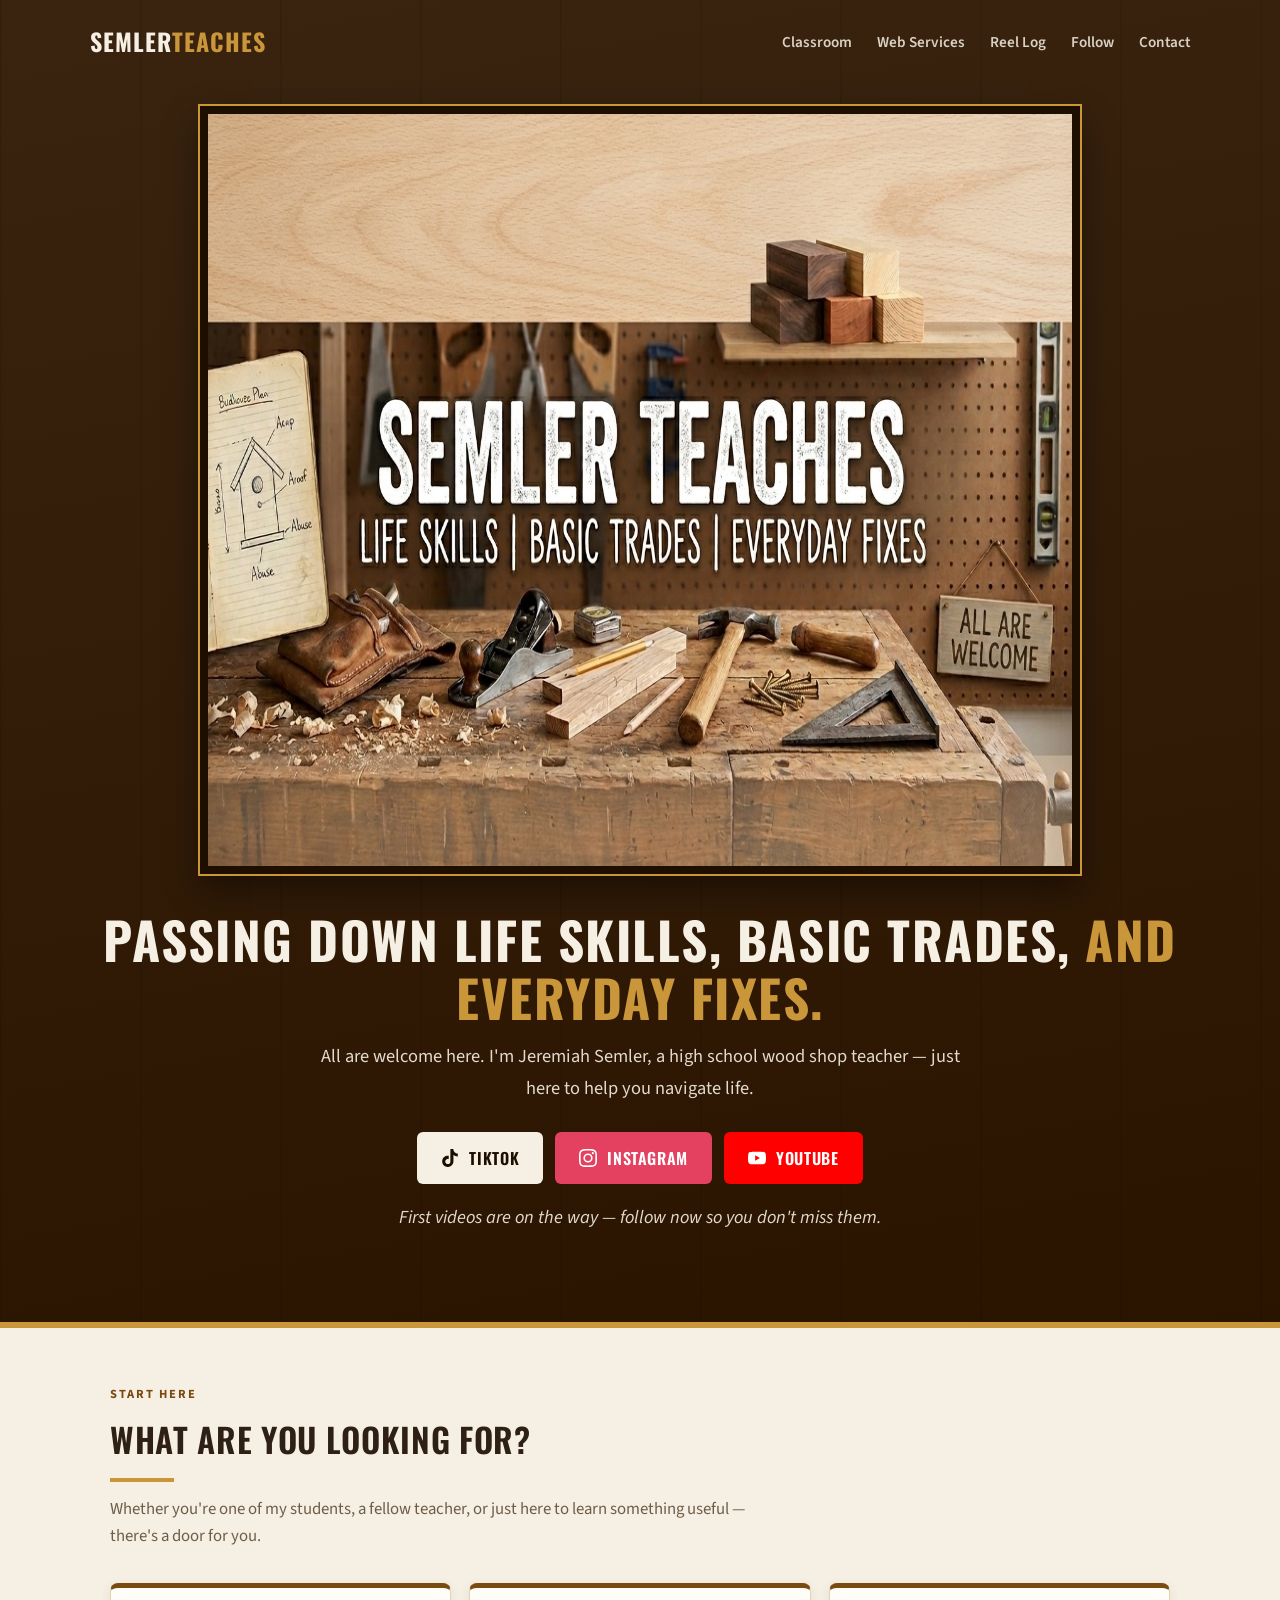
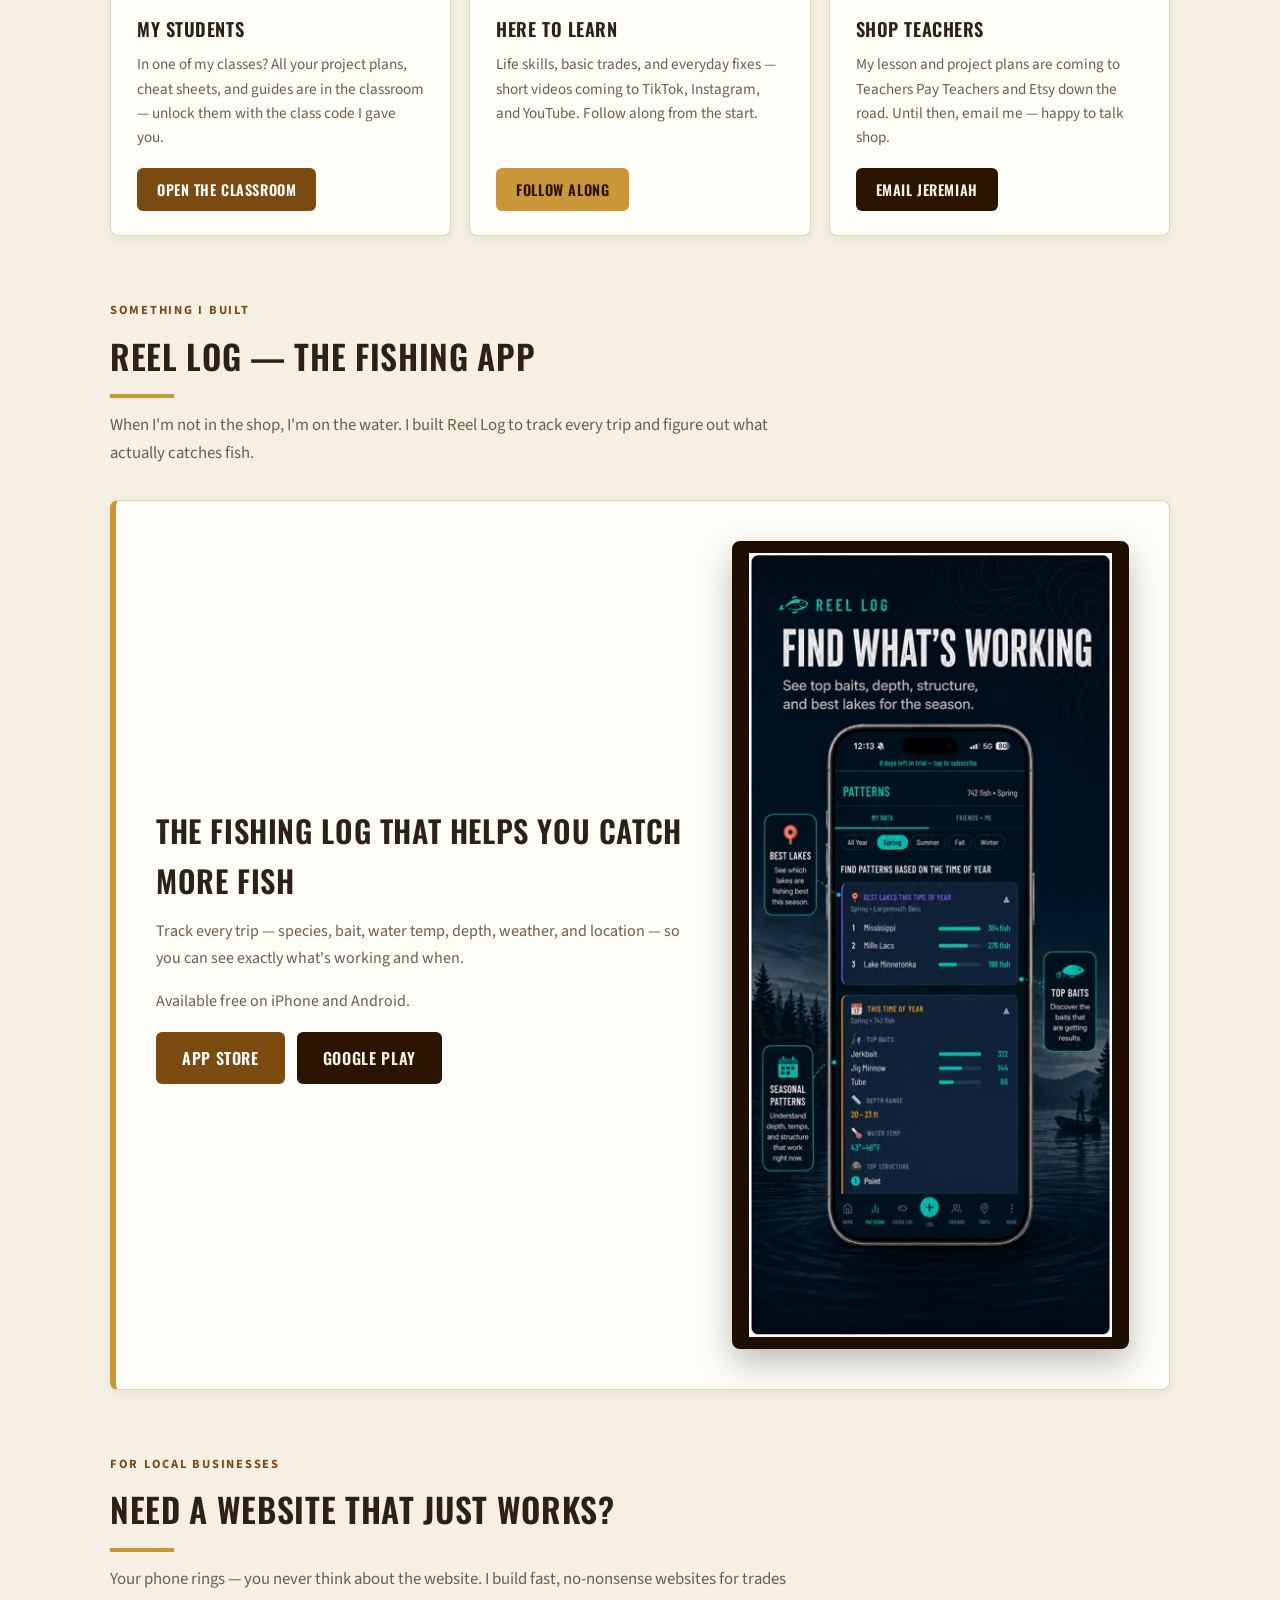
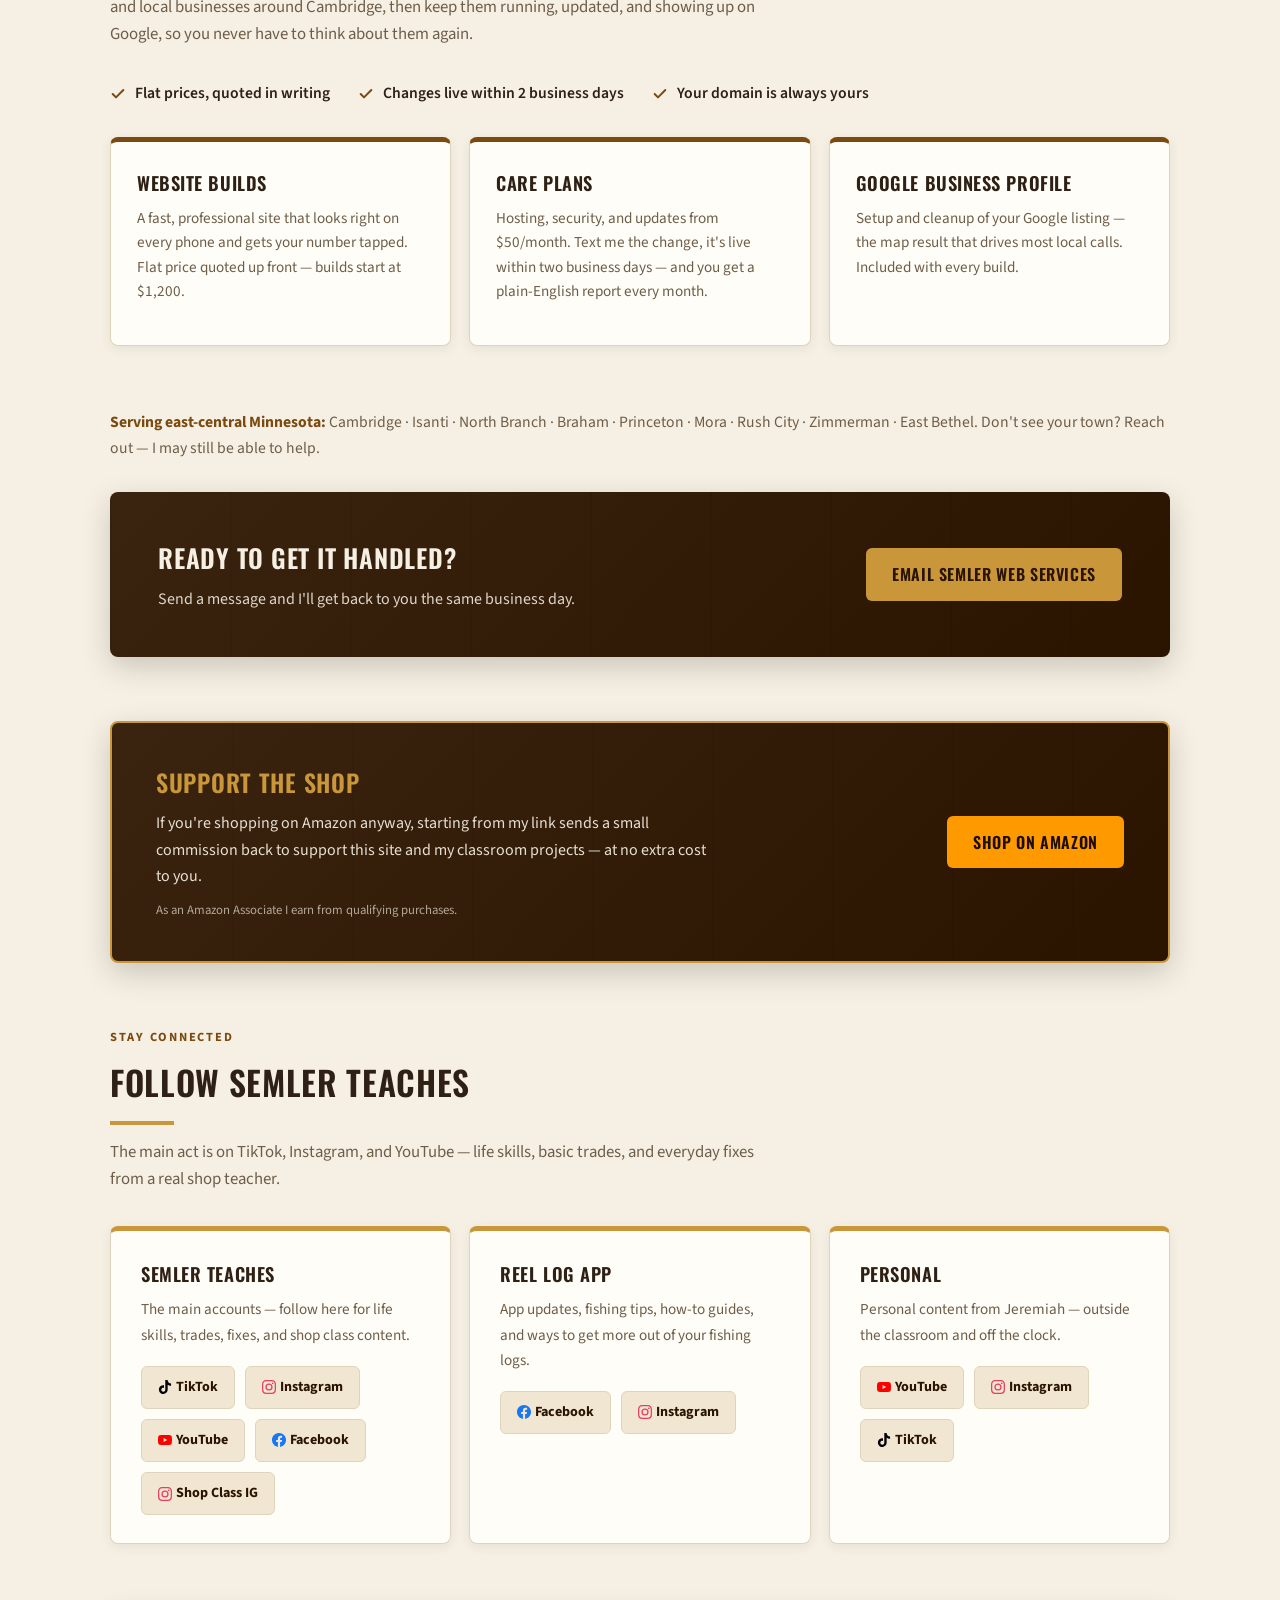
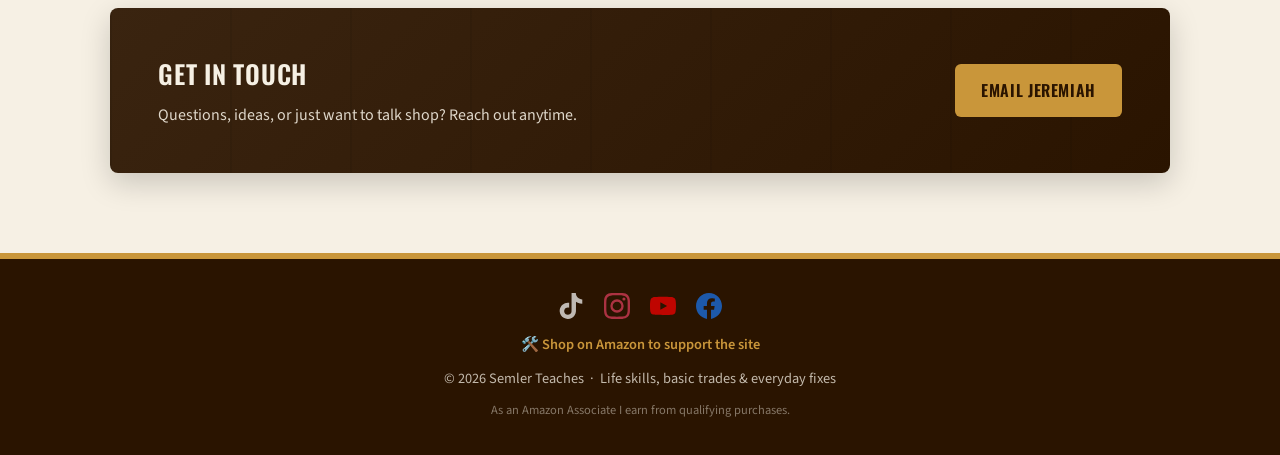
==== index.html @ 6c6e3b72 "Add Semler Web Services section + SEO hardening - New #web-services homepage section (services, pric" ====
<!DOCTYPE html>
<html lang="en">
<head>
  <meta charset="UTF-8" />
  <meta name="viewport" content="width=device-width, initial-scale=1.0" />
  <title>Semler Teaches | Life Skills, Basic Trades & Everyday Fixes</title>
  <meta name="description" content="Semler Teaches — a high school wood shop teacher sharing life skills, basic trades, and everyday fixes on TikTok, Instagram, and YouTube. Student classroom resources inside." />
  <link rel="canonical" href="https://semlerteaches.com/" />

  <!-- Open Graph / Twitter -->
  <meta property="og:type" content="website" />
  <meta property="og:site_name" content="Semler Teaches" />
  <meta property="og:title" content="Semler Teaches | Life Skills, Basic Trades & Everyday Fixes" />
  <meta property="og:description" content="A high school wood shop teacher sharing life skills, basic trades, and everyday fixes — plus student classroom resources and local website help." />
  <meta property="og:url" content="https://semlerteaches.com/" />
  <meta property="og:image" content="https://semlerteaches.com/images/shop-banner.jpg" />
  <meta name="twitter:card" content="summary_large_image" />
  <meta name="twitter:title" content="Semler Teaches | Life Skills, Basic Trades & Everyday Fixes" />
  <meta name="twitter:description" content="Life skills, basic trades, and everyday fixes from a real shop teacher — classroom resources plus local website help." />
  <meta name="twitter:image" content="https://semlerteaches.com/images/shop-banner.jpg" />

  <!-- Teaching brand — WebSite + Person structured data -->
  <script type="application/ld+json">
  {
    "@context": "https://schema.org",
    "@graph": [
      {
        "@type": "WebSite",
        "@id": "https://semlerteaches.com/#website",
        "url": "https://semlerteaches.com/",
        "name": "Semler Teaches",
        "description": "Life skills, basic trades, and everyday fixes from a high school wood shop teacher."
      },
      {
        "@type": "Person",
        "@id": "https://semlerteaches.com/#jeremiah",
        "name": "Jeremiah Semler",
        "jobTitle": "High school wood shop teacher",
        "url": "https://semlerteaches.com/",
        "sameAs": [
          "https://tiktok.com/@semlerteaches",
          "https://instagram.com/semlerteaches",
          "https://youtube.com/@semlerteaches",
          "https://facebook.com/semlerteaches"
        ]
      }
    ]
  }
  </script>

  <!-- Semler Web Services — LocalBusiness structured data (helps Google tie the Business Profile to this page) -->
  <script type="application/ld+json">
  {
    "@context": "https://schema.org",
    "@type": "ProfessionalService",
    "name": "Semler Web Services",
    "image": "https://semlerteaches.com/images/shop-banner.jpg",
    "description": "Fast, no-nonsense websites for trades and local businesses in east-central Minnesota — plus hosting, updates, and Google Business Profile setup.",
    "url": "https://semlerteaches.com/#web-services",
    "email": "semlerwebservices@gmail.com",
    "priceRange": "$$",
    "founder": "Jeremiah Semler",
    "address": {
      "@type": "PostalAddress",
      "addressLocality": "Cambridge",
      "addressRegion": "MN",
      "addressCountry": "US"
    },
    "areaServed": [
      { "@type": "City", "name": "Cambridge, MN" },
      { "@type": "City", "name": "Isanti, MN" },
      { "@type": "City", "name": "North Branch, MN" },
      { "@type": "City", "name": "Braham, MN" },
      { "@type": "City", "name": "Princeton, MN" },
      { "@type": "City", "name": "Mora, MN" },
      { "@type": "City", "name": "Rush City, MN" },
      { "@type": "City", "name": "Zimmerman, MN" },
      { "@type": "City", "name": "East Bethel, MN" }
    ],
    "makesOffer": [
      { "@type": "Offer", "itemOffered": { "@type": "Service", "name": "Website build" }, "priceSpecification": { "@type": "PriceSpecification", "priceCurrency": "USD", "minPrice": "1200" } },
      { "@type": "Offer", "itemOffered": { "@type": "Service", "name": "Website care plan" }, "priceSpecification": { "@type": "UnitPriceSpecification", "priceCurrency": "USD", "price": "50", "unitText": "MONTH" } },
      { "@type": "Offer", "itemOffered": { "@type": "Service", "name": "Google Business Profile setup" } }
    ]
  }
  </script>

  <link rel="preconnect" href="https://fonts.googleapis.com" />
  <link rel="preconnect" href="https://fonts.gstatic.com" crossorigin />
  <link href="https://fonts.googleapis.com/css2?family=Oswald:wght@500;600;700&family=Source+Sans+3:wght@400;600;700&display=swap" rel="stylesheet" />
  <style>
    :root {
      --bg: #f6f0e4;
      --text: #2e2014;
      --muted: #6e5d49;
      --card: #fffdf8;
      --wood: #7a4a10;
      --wood-mid: #9c6420;
      --wood-dark: #2a1400;
      --gold: #c9963a;
      --border: #e0d3bc;
      --cream: #f1e6d2;
    }

    * { box-sizing: border-box; margin: 0; padding: 0; }

    body {
      font-family: 'Source Sans 3', Georgia, serif;
      background: var(--bg);
      color: var(--text);
      line-height: 1.65;
    }

    h1, h2, h3, .logo, .section-title, .btn {
      font-family: 'Oswald', 'Arial Narrow', sans-serif;
    }

    /* ── Header ── */
    header {
      position: relative;
      background:
        repeating-linear-gradient(90deg, rgba(0,0,0,0.10) 0px, rgba(0,0,0,0.10) 2px, transparent 2px, transparent 140px),
        linear-gradient(170deg, #3a2410 0%, #2a1400 100%);
      color: #f6f0e4;
      padding: 22px 20px 0;
      border-bottom: 6px solid var(--gold);
    }

    .nav {
      max-width: 1100px;
      margin: 0 auto;
      display: flex;
      justify-content: space-between;
      align-items: center;
      gap: 16px;
      flex-wrap: wrap;
      padding-bottom: 18px;
    }

    .logo {
      font-size: 1.5rem;
      font-weight: 700;
      letter-spacing: 0.04em;
      text-transform: uppercase;
      text-decoration: none;
      color: #f6f0e4;
    }

    .logo span { color: var(--gold); }

    .nav-links a {
      color: rgba(246,240,228,0.85);
      text-decoration: none;
      margin-left: 22px;
      font-weight: 600;
      font-size: 0.95rem;
      transition: color 0.15s;
    }

    .nav-links a:hover { color: var(--gold); }

    .hero {
      max-width: 1100px;
      margin: 0 auto;
      padding: 26px 0 60px;
      text-align: center;
    }

    .hero-banner {
      display: block;
      width: 100%;
      max-width: 880px;
      margin: 0 auto 36px;
      border: 8px solid #1d0e00;
      outline: 2px solid var(--gold);
      box-shadow: 0 14px 34px rgba(0,0,0,0.45);
    }

    .hero h1 {
      font-size: clamp(1.9rem, 4.5vw, 3.2rem);
      font-weight: 700;
      text-transform: uppercase;
      letter-spacing: 0.03em;
      line-height: 1.15;
      margin-bottom: 14px;
    }

    .hero h1 em { font-style: normal; color: var(--gold); }

    .hero p {
      font-size: 1.15rem;
      max-width: 640px;
      margin: 0 auto 28px;
      opacity: 0.9;
      line-height: 1.7;
    }

    /* ── Follow buttons (hero) ── */
    .follow-row {
      display: flex;
      gap: 12px;
      flex-wrap: wrap;
      justify-content: center;
      margin-bottom: 18px;
    }

    .follow-btn {
      display: inline-flex;
      align-items: center;
      gap: 10px;
      padding: 13px 24px;
      border-radius: 6px;
      text-decoration: none;
      font-family: 'Oswald', sans-serif;
      font-weight: 600;
      font-size: 1rem;
      letter-spacing: 0.04em;
      text-transform: uppercase;
      transition: transform 0.12s, box-shadow 0.12s;
    }

    .follow-btn:hover { transform: translateY(-2px); box-shadow: 0 8px 20px rgba(0,0,0,0.35); }
    .fb-tiktok    { background: #f6f0e4; color: #1d0e00; }
    .fb-instagram { background: #E4405F; color: #fff; }
    .fb-youtube   { background: #FF0000; color: #fff; }

    .hero-note {
      font-size: 0.92rem;
      opacity: 0.65;
      font-style: italic;
    }

    .button-row {
      display: flex;
      gap: 12px;
      flex-wrap: wrap;
      justify-content: center;
    }

    .btn {
      display: inline-block;
      padding: 13px 26px;
      border-radius: 6px;
      text-decoration: none;
      font-weight: 600;
      font-size: 1rem;
      letter-spacing: 0.04em;
      text-transform: uppercase;
      transition: transform 0.12s, box-shadow 0.12s, background 0.12s;
    }

    .btn:hover { transform: translateY(-1px); box-shadow: 0 6px 18px rgba(0,0,0,0.22); }
    .btn-gold    { background: var(--gold); color: #2a1400; }
    .btn-outline-light { background: transparent; color: #f6f0e4; border: 2px solid rgba(246,240,228,0.6); }
    .btn-wood    { background: var(--wood); color: #fff; }
    .btn-dark    { background: var(--wood-dark); color: #f6f0e4; }
    .btn-amazon  { background: #ff9900; color: #1d0e00; }

    /* ── Main ── */
    main {
      max-width: 1100px;
      margin: 0 auto;
      padding: 56px 20px 80px;
    }

    .section-label {
      font-size: 0.78rem;
      font-weight: 700;
      text-transform: uppercase;
      letter-spacing: 0.14em;
      color: var(--wood);
      margin-bottom: 8px;
    }

    .section-title {
      font-size: clamp(1.6rem, 3vw, 2.1rem);
      font-weight: 600;
      text-transform: uppercase;
      letter-spacing: 0.02em;
      margin-bottom: 10px;
    }

    .section-title::after {
      content: "";
      display: block;
      width: 64px;
      height: 4px;
      background: var(--gold);
      margin-top: 10px;
    }

    .section-subtitle {
      color: var(--muted);
      max-width: 680px;
      margin: 14px 0 32px;
      font-size: 1.05rem;
    }

    /* ── Door cards ── */
    .grid-3 {
      display: grid;
      grid-template-columns: repeat(3, 1fr);
      gap: 18px;
      margin-bottom: 64px;
    }

    .card {
      background: var(--card);
      border: 1px solid var(--border);
      border-top: 5px solid var(--wood);
      border-radius: 8px;
      padding: 26px 26px 24px;
      box-shadow: 0 3px 12px rgba(46,32,20,0.08);
      transition: box-shadow 0.15s, transform 0.15s;
      display: flex;
      flex-direction: column;
    }

    .card:hover { transform: translateY(-2px); box-shadow: 0 10px 26px rgba(46,32,20,0.16); }

    .card h3 {
      font-size: 1.15rem;
      font-weight: 600;
      text-transform: uppercase;
      letter-spacing: 0.03em;
      margin-bottom: 8px;
    }

    .card p {
      color: var(--muted);
      font-size: 0.95rem;
      margin-bottom: 18px;
      line-height: 1.6;
      flex: 1;
    }

    .card .btn { align-self: flex-start; font-size: 0.9rem; padding: 10px 20px; }

    /* ── Feature row (Reel Log) ── */
    .feature {
      background: var(--card);
      border: 1px solid var(--border);
      border-left: 6px solid var(--gold);
      border-radius: 8px;
      padding: 40px;
      display: grid;
      grid-template-columns: 1.15fr 0.85fr;
      gap: 40px;
      align-items: center;
      margin-bottom: 64px;
      box-shadow: 0 3px 12px rgba(46,32,20,0.07);
    }

    .feature h2 {
      font-size: clamp(1.4rem, 2.5vw, 1.9rem);
      font-weight: 600;
      text-transform: uppercase;
      letter-spacing: 0.02em;
      margin-bottom: 12px;
    }

    .feature p {
      color: var(--muted);
      margin-bottom: 16px;
      line-height: 1.7;
    }

    .feature .button-row { justify-content: flex-start; }

    .visual-panel {
      border-radius: 8px;
      overflow: hidden;
      background: #1d0e00;
      border: 4px solid #1d0e00;
      box-shadow: 0 14px 34px rgba(0,0,0,0.25);
    }

    .visual-panel img {
      width: 100%;
      display: block;
      object-fit: contain;
      padding: 8px;
      background: #1d0e00;
    }

    /* ── Amazon support box ── */
    .support-box {
      background:
        repeating-linear-gradient(90deg, rgba(0,0,0,0.07) 0px, rgba(0,0,0,0.07) 2px, transparent 2px, transparent 120px),
        linear-gradient(135deg, #3a2410, #2a1400);
      color: #f6f0e4;
      border-radius: 8px;
      border: 2px solid var(--gold);
      padding: 40px 44px;
      display: grid;
      grid-template-columns: 1fr auto;
      gap: 32px;
      align-items: center;
      margin-bottom: 64px;
      box-shadow: 0 10px 30px rgba(0,0,0,0.18);
    }

    .support-box h2 {
      font-family: 'Oswald', sans-serif;
      font-size: 1.5rem;
      font-weight: 600;
      text-transform: uppercase;
      letter-spacing: 0.03em;
      margin-bottom: 8px;
      color: var(--gold);
    }

    .support-box p { opacity: 0.92; font-size: 1rem; max-width: 560px; }
    .support-box .disclosure { font-size: 0.8rem; opacity: 0.65; margin-top: 10px; }

    /* ── Social cards ── */
    .social-grid {
      display: grid;
      grid-template-columns: repeat(3, 1fr);
      gap: 18px;
      margin-bottom: 64px;
    }

    .social-card {
      background: var(--card);
      border: 1px solid var(--border);
      border-top: 5px solid var(--gold);
      border-radius: 8px;
      padding: 28px 30px;
      box-shadow: 0 3px 12px rgba(46,32,20,0.07);
    }

    .social-card h3 {
      font-size: 1.15rem;
      font-weight: 600;
      text-transform: uppercase;
      letter-spacing: 0.03em;
      margin-bottom: 8px;
    }
    .social-card p { color: var(--muted); margin-bottom: 18px; font-size: 0.95rem; }

    .social-links { display: flex; flex-wrap: wrap; gap: 10px; }

    .social-links a {
      display: inline-block;
      padding: 9px 16px;
      border-radius: 6px;
      background: var(--cream);
      color: var(--wood-dark);
      text-decoration: none;
      font-weight: 700;
      font-size: 0.88rem;
      border: 1px solid var(--border);
      transition: background 0.12s, border-color 0.12s;
    }

    .social-links a:hover { background: #e9dcc4; border-color: var(--wood); }

    /* ── CTA banner ── */
    .cta-banner {
      background:
        repeating-linear-gradient(90deg, rgba(0,0,0,0.07) 0px, rgba(0,0,0,0.07) 2px, transparent 2px, transparent 120px),
        linear-gradient(135deg, #3a2410, #2a1400);
      color: #f6f0e4;
      padding: 44px 48px;
      border-radius: 8px;
      display: grid;
      grid-template-columns: 1fr auto;
      gap: 32px;
      align-items: center;
      box-shadow: 0 10px 30px rgba(0,0,0,0.18);
    }

    .cta-banner h2 {
      font-size: 1.6rem;
      font-weight: 600;
      text-transform: uppercase;
      letter-spacing: 0.03em;
      margin-bottom: 8px;
    }
    .cta-banner p { opacity: 0.88; font-size: 1rem; }

    /* ── Web services ── */
    .ws-trust {
      display: flex;
      flex-wrap: wrap;
      gap: 10px 28px;
      margin: 2px 0 30px;
    }

    .ws-trust span {
      display: inline-flex;
      align-items: center;
      gap: 9px;
      font-weight: 600;
      font-size: 0.98rem;
    }

    .ws-trust svg { flex: none; }

    .ws-area {
      color: var(--muted);
      font-size: 0.98rem;
      margin: 26px 0 30px;
    }

    .ws-area strong { color: var(--wood); }

    /* ── Footer ── */
    footer {
      border-top: 6px solid var(--gold);
      background: #2a1400;
      padding: 34px 20px;
      color: rgba(246,240,228,0.75);
      text-align: center;
      font-size: 0.9rem;
    }

    footer a { color: var(--gold); text-decoration: none; font-weight: 600; }
    footer a:hover { text-decoration: underline; }
    footer .disclosure { font-size: 0.78rem; opacity: 0.6; margin-top: 10px; }

    /* ── Responsive ── */
    @media (max-width: 900px) {
      .grid-3, .social-grid { grid-template-columns: 1fr 1fr; }
      .feature, .cta-banner, .support-box { grid-template-columns: 1fr; }
      .cta-banner, .support-box { text-align: center; }
      .cta-banner .button-row, .support-box .button-row { justify-content: center; }
    }

    @media (max-width: 640px) {
      .nav-links a { margin-left: 14px; font-size: 0.85rem; }
      .hero { padding: 16px 0 48px; }
      .grid-3, .social-grid { grid-template-columns: 1fr; }
      .cta-banner, .support-box { padding: 30px 24px; }
      .follow-btn { width: 100%; justify-content: center; }
    }
  </style>
</head>
<body>

  <header>
    <div class="nav">
      <a class="logo" href="index.html">Semler<span>Teaches</span></a>
      <nav class="nav-links">
        <a href="classroom.html">Classroom</a>
        <a href="#web-services">Web Services</a>
        <a href="#app">Reel Log</a>
        <a href="#follow">Follow</a>
        <a href="mailto:jscrossing@gmail.com">Contact</a>
      </nav>
    </div>

    <section class="hero">
      <img class="hero-banner" src="images/shop-banner.jpg" width="1376" height="768" alt="Semler Teaches — Life Skills, Basic Trades, Everyday Fixes. A wood shop workbench with hand tools." />
      <h1>Passing down life skills, basic trades, <em>and everyday fixes.</em></h1>
      <p>
        All are welcome here. I'm Jeremiah Semler, a high school wood shop teacher — just here to help you navigate life.
      </p>
      <div class="follow-row">
        <a class="follow-btn fb-tiktok" href="https://tiktok.com/@semlerteaches" target="_blank" rel="noopener"><svg xmlns="http://www.w3.org/2000/svg" width="18" height="18" viewBox="0 0 24 24"><path fill="#1d0e00" d="M12.525.02c1.31-.02 2.61-.01 3.91-.02.08 1.53.63 3.09 1.75 4.17 1.12 1.11 2.7 1.62 4.24 1.79v4.03c-1.44-.05-2.89-.35-4.2-.97-.57-.26-1.1-.59-1.62-.93-.01 2.92.01 5.84-.02 8.75-.08 1.4-.54 2.79-1.35 3.94-1.31 1.92-3.58 3.17-5.91 3.21-1.43.08-2.86-.31-4.08-1.03-2.02-1.19-3.44-3.37-3.65-5.71-.02-.5-.03-1-.01-1.49.18-1.9 1.12-3.72 2.58-4.96 1.66-1.44 3.98-2.13 6.15-1.72.02 1.48-.04 2.96-.04 4.44-.99-.32-2.15-.23-3.02.37-.63.41-1.11 1.04-1.36 1.75-.21.51-.15 1.07-.14 1.61.24 1.64 1.82 3.02 3.5 2.87 1.12-.01 2.19-.66 2.77-1.61.19-.33.4-.67.41-1.06.1-1.79.06-3.57.07-5.36.01-4.03-.01-8.05.02-12.07z"/></svg>TikTok</a>
        <a class="follow-btn fb-instagram" href="https://instagram.com/semlerteaches" target="_blank" rel="noopener"><svg xmlns="http://www.w3.org/2000/svg" width="18" height="18" viewBox="0 0 24 24"><path fill="#ffffff" d="M12 2.163c3.204 0 3.584.012 4.85.07 3.252.148 4.771 1.691 4.919 4.919.058 1.265.069 1.645.069 4.849 0 3.205-.012 3.584-.069 4.849-.149 3.225-1.664 4.771-4.919 4.919-1.266.058-1.644.07-4.85.07-3.204 0-3.584-.012-4.849-.07-3.26-.149-4.771-1.699-4.919-4.92-.058-1.265-.07-1.644-.07-4.849 0-3.204.013-3.583.07-4.849.149-3.227 1.664-4.771 4.919-4.919 1.266-.057 1.645-.069 4.849-.069zM12 0C8.741 0 8.333.014 7.053.072 2.695.272.273 2.69.073 7.052.014 8.333 0 8.741 0 12c0 3.259.014 3.668.072 4.948.2 4.358 2.618 6.78 6.98 6.98C8.333 23.986 8.741 24 12 24c3.259 0 3.668-.014 4.948-.072 4.354-.2 6.782-2.618 6.979-6.98.059-1.28.073-1.689.073-4.948 0-3.259-.014-3.667-.072-4.947-.196-4.354-2.617-6.78-6.979-6.98C15.668.014 15.259 0 12 0zm0 5.838a6.162 6.162 0 1 0 0 12.324 6.162 6.162 0 0 0 0-12.324zM12 16a4 4 0 1 1 0-8 4 4 0 0 1 0 8zm6.406-11.845a1.44 1.44 0 1 0 0 2.881 1.44 1.44 0 0 0 0-2.881z"/></svg>Instagram</a>
        <a class="follow-btn fb-youtube" href="https://youtube.com/@semlerteaches" target="_blank" rel="noopener"><svg xmlns="http://www.w3.org/2000/svg" width="18" height="18" viewBox="0 0 24 24"><path fill="#ffffff" d="M23.498 6.186a3.016 3.016 0 0 0-2.122-2.136C19.505 3.545 12 3.545 12 3.545s-7.505 0-9.377.505A3.017 3.017 0 0 0 .502 6.186C0 8.07 0 12 0 12s0 3.93.502 5.814a3.016 3.016 0 0 0 2.122 2.136c1.871.505 9.376.505 9.376.505s7.505 0 9.377-.505a3.015 3.015 0 0 0 2.122-2.136C24 15.93 24 12 24 12s0-3.93-.502-5.814zM9.545 15.568V8.432L15.818 12l-6.273 3.568z"/></svg>YouTube</a>
      </div>
      <p class="hero-note">First videos are on the way — follow now so you don't miss them.</p>
    </section>
  </header>

  <main>

    <!-- Doors -->
    <section>
      <p class="section-label">Start here</p>
      <h2 class="section-title">What are you looking for?</h2>
      <p class="section-subtitle">Whether you're one of my students, a fellow teacher, or just here to learn something useful — there's a door for you.</p>

      <div class="grid-3">
        <div class="card">
          <h3>My Students</h3>
          <p>In one of my classes? All your project plans, cheat sheets, and guides are in the classroom — unlock them with the class code I gave you.</p>
          <a class="btn btn-wood" href="classroom.html">Open the Classroom</a>
        </div>

        <div class="card">
          <h3>Here to Learn</h3>
          <p>Life skills, basic trades, and everyday fixes — short videos coming to TikTok, Instagram, and YouTube. Follow along from the start.</p>
          <a class="btn btn-gold" href="#follow">Follow Along</a>
        </div>

        <div class="card">
          <h3>Shop Teachers</h3>
          <p>My lesson and project plans are coming to Teachers Pay Teachers and Etsy down the road. Until then, email me — happy to talk shop.</p>
          <a class="btn btn-dark" href="mailto:jscrossing@gmail.com">Email Jeremiah</a>
        </div>
      </div>
    </section>

    <!-- Reel Log -->
    <section id="app">
      <p class="section-label">Something I built</p>
      <h2 class="section-title">Reel Log — The Fishing App</h2>
      <p class="section-subtitle">When I'm not in the shop, I'm on the water. I built Reel Log to track every trip and figure out what actually catches fish.</p>

      <div class="feature">
        <div>
          <h2>The fishing log that helps you catch more fish</h2>
          <p>Track every trip — species, bait, water temp, depth, weather, and location — so you can see exactly what's working and when.</p>
          <p>Available free on iPhone and Android.</p>
          <div class="button-row">
            <a class="btn btn-wood" href="https://apps.apple.com/us/app/reel-log/id6761637278" target="_blank" rel="noopener">App Store</a>
            <a class="btn btn-dark" href="https://play.google.com/store/apps/details?id=com.reellogapp.ios" target="_blank" rel="noopener">Google Play</a>
          </div>
        </div>
        <div class="visual-panel">
          <img src="images/find-whats-working.jpg" width="370" height="800" alt="Reel Log app — find what's working by season, lake, bait, and depth" />
        </div>
      </div>
    </section>

    <!-- Web Services -->
    <section id="web-services">
      <p class="section-label">For local businesses</p>
      <h2 class="section-title">Need a website that just works?</h2>
      <p class="section-subtitle">Your phone rings — you never think about the website. I build fast, no-nonsense websites for trades and local businesses around Cambridge, then keep them running, updated, and showing up on Google, so you never have to think about them again.</p>

      <div class="ws-trust">
        <span><svg width="16" height="16" viewBox="0 0 24 24" fill="none"><path d="M20 6 9 17l-5-5" stroke="#7a4a10" stroke-width="3" stroke-linecap="round" stroke-linejoin="round"/></svg>Flat prices, quoted in writing</span>
        <span><svg width="16" height="16" viewBox="0 0 24 24" fill="none"><path d="M20 6 9 17l-5-5" stroke="#7a4a10" stroke-width="3" stroke-linecap="round" stroke-linejoin="round"/></svg>Changes live within 2 business days</span>
        <span><svg width="16" height="16" viewBox="0 0 24 24" fill="none"><path d="M20 6 9 17l-5-5" stroke="#7a4a10" stroke-width="3" stroke-linecap="round" stroke-linejoin="round"/></svg>Your domain is always yours</span>
      </div>

      <div class="grid-3">
        <div class="card">
          <h3>Website Builds</h3>
          <p>A fast, professional site that looks right on every phone and gets your number tapped. Flat price quoted up front — builds start at $1,200.</p>
        </div>

        <div class="card">
          <h3>Care Plans</h3>
          <p>Hosting, security, and updates from $50/month. Text me the change, it's live within two business days — and you get a plain-English report every month.</p>
        </div>

        <div class="card">
          <h3>Google Business Profile</h3>
          <p>Setup and cleanup of your Google listing — the map result that drives most local calls. Included with every build.</p>
        </div>
      </div>

      <p class="ws-area"><strong>Serving east-central Minnesota:</strong> Cambridge · Isanti · North Branch · Braham · Princeton · Mora · Rush City · Zimmerman · East Bethel. Don't see your town? Reach out — I may still be able to help.</p>

      <div class="cta-banner" style="margin-bottom: 64px;">
        <div>
          <h2>Ready to get it handled?</h2>
          <p>Send a message and I'll get back to you the same business day.</p>
        </div>
        <div class="button-row">
          <!-- PHONE BUTTON: un-comment this when the Google Voice number is live (real line is 612.363.1999):
          <a class="btn btn-gold" href="tel:+16123631999">Call 612.363.1999</a>
          -->
          <a class="btn btn-gold" href="mailto:semlerwebservices@gmail.com?subject=Website%20inquiry">Email Semler Web Services</a>
        </div>
      </div>
    </section>

    <!-- Amazon support -->
    <section class="support-box">
      <div>
        <h2>Support the Shop</h2>
        <p>If you're shopping on Amazon anyway, starting from my link sends a small commission back to support this site and my classroom projects — at no extra cost to you.</p>
        <p class="disclosure">As an Amazon Associate I earn from qualifying purchases.</p>
      </div>
      <div class="button-row">
        <a class="btn btn-amazon" href="https://amzn.to/4e2d30a" target="_blank" rel="sponsored noopener">Shop on Amazon</a>
      </div>
    </section>

    <!-- Follow -->
    <section id="follow">
      <p class="section-label">Stay connected</p>
      <h2 class="section-title">Follow Semler Teaches</h2>
      <p class="section-subtitle">The main act is on TikTok, Instagram, and YouTube — life skills, basic trades, and everyday fixes from a real shop teacher.</p>

      <div class="social-grid">
        <div class="social-card">
          <h3>Semler Teaches</h3>
          <p>The main accounts — follow here for life skills, trades, fixes, and shop class content.</p>
          <div class="social-links">
            <a href="https://tiktok.com/@semlerteaches" target="_blank" rel="noopener"><svg xmlns="http://www.w3.org/2000/svg" width="14" height="14" viewBox="0 0 24 24" style="vertical-align:middle;margin-right:4px;"><path fill="#010101" d="M12.525.02c1.31-.02 2.61-.01 3.91-.02.08 1.53.63 3.09 1.75 4.17 1.12 1.11 2.7 1.62 4.24 1.79v4.03c-1.44-.05-2.89-.35-4.2-.97-.57-.26-1.1-.59-1.62-.93-.01 2.92.01 5.84-.02 8.75-.08 1.4-.54 2.79-1.35 3.94-1.31 1.92-3.58 3.17-5.91 3.21-1.43.08-2.86-.31-4.08-1.03-2.02-1.19-3.44-3.37-3.65-5.71-.02-.5-.03-1-.01-1.49.18-1.9 1.12-3.72 2.58-4.96 1.66-1.44 3.98-2.13 6.15-1.72.02 1.48-.04 2.96-.04 4.44-.99-.32-2.15-.23-3.02.37-.63.41-1.11 1.04-1.36 1.75-.21.51-.15 1.07-.14 1.61.24 1.64 1.82 3.02 3.5 2.87 1.12-.01 2.19-.66 2.77-1.61.19-.33.4-.67.41-1.06.1-1.79.06-3.57.07-5.36.01-4.03-.01-8.05.02-12.07z"/></svg>TikTok</a>
            <a href="https://instagram.com/semlerteaches" target="_blank" rel="noopener"><svg xmlns="http://www.w3.org/2000/svg" width="14" height="14" viewBox="0 0 24 24" style="vertical-align:middle;margin-right:4px;"><path fill="#E4405F" d="M12 2.163c3.204 0 3.584.012 4.85.07 3.252.148 4.771 1.691 4.919 4.919.058 1.265.069 1.645.069 4.849 0 3.205-.012 3.584-.069 4.849-.149 3.225-1.664 4.771-4.919 4.919-1.266.058-1.644.07-4.85.07-3.204 0-3.584-.012-4.849-.07-3.26-.149-4.771-1.699-4.919-4.92-.058-1.265-.07-1.644-.07-4.849 0-3.204.013-3.583.07-4.849.149-3.227 1.664-4.771 4.919-4.919 1.266-.057 1.645-.069 4.849-.069zM12 0C8.741 0 8.333.014 7.053.072 2.695.272.273 2.69.073 7.052.014 8.333 0 8.741 0 12c0 3.259.014 3.668.072 4.948.2 4.358 2.618 6.78 6.98 6.98C8.333 23.986 8.741 24 12 24c3.259 0 3.668-.014 4.948-.072 4.354-.2 6.782-2.618 6.979-6.98.059-1.28.073-1.689.073-4.948 0-3.259-.014-3.667-.072-4.947-.196-4.354-2.617-6.78-6.979-6.98C15.668.014 15.259 0 12 0zm0 5.838a6.162 6.162 0 1 0 0 12.324 6.162 6.162 0 0 0 0-12.324zM12 16a4 4 0 1 1 0-8 4 4 0 0 1 0 8zm6.406-11.845a1.44 1.44 0 1 0 0 2.881 1.44 1.44 0 0 0 0-2.881z"/></svg>Instagram</a>
            <a href="https://youtube.com/@semlerteaches" target="_blank" rel="noopener"><svg xmlns="http://www.w3.org/2000/svg" width="14" height="14" viewBox="0 0 24 24" style="vertical-align:middle;margin-right:4px;"><path fill="#FF0000" d="M23.498 6.186a3.016 3.016 0 0 0-2.122-2.136C19.505 3.545 12 3.545 12 3.545s-7.505 0-9.377.505A3.017 3.017 0 0 0 .502 6.186C0 8.07 0 12 0 12s0 3.93.502 5.814a3.016 3.016 0 0 0 2.122 2.136c1.871.505 9.376.505 9.376.505s7.505 0 9.377-.505a3.015 3.015 0 0 0 2.122-2.136C24 15.93 24 12 24 12s0-3.93-.502-5.814zM9.545 15.568V8.432L15.818 12l-6.273 3.568z"/></svg>YouTube</a>
            <a href="https://facebook.com/semlerteaches" target="_blank" rel="noopener"><svg xmlns="http://www.w3.org/2000/svg" width="14" height="14" viewBox="0 0 24 24" style="vertical-align:middle;margin-right:4px;"><path fill="#1877F2" d="M24 12.073c0-6.627-5.373-12-12-12s-12 5.373-12 12c0 5.99 4.388 10.954 10.125 11.854v-8.385H7.078v-3.47h3.047V9.43c0-3.007 1.792-4.669 4.533-4.669 1.312 0 2.686.235 2.686.235v2.953H15.83c-1.491 0-1.956.925-1.956 1.874v2.25h3.328l-.532 3.47h-2.796v8.385C19.612 23.027 24 18.062 24 12.073z"/></svg>Facebook</a>
            <a href="https://instagram.com/mrsemlerswoodshop" target="_blank" rel="noopener"><svg xmlns="http://www.w3.org/2000/svg" width="14" height="14" viewBox="0 0 24 24" style="vertical-align:middle;margin-right:4px;"><path fill="#E4405F" d="M12 2.163c3.204 0 3.584.012 4.85.07 3.252.148 4.771 1.691 4.919 4.919.058 1.265.069 1.645.069 4.849 0 3.205-.012 3.584-.069 4.849-.149 3.225-1.664 4.771-4.919 4.919-1.266.058-1.644.07-4.85.07-3.204 0-3.584-.012-4.849-.07-3.26-.149-4.771-1.699-4.919-4.92-.058-1.265-.07-1.644-.07-4.849 0-3.204.013-3.583.07-4.849.149-3.227 1.664-4.771 4.919-4.919 1.266-.057 1.645-.069 4.849-.069zM12 0C8.741 0 8.333.014 7.053.072 2.695.272.273 2.69.073 7.052.014 8.333 0 8.741 0 12c0 3.259.014 3.668.072 4.948.2 4.358 2.618 6.78 6.98 6.98C8.333 23.986 8.741 24 12 24c3.259 0 3.668-.014 4.948-.072 4.354-.2 6.782-2.618 6.979-6.98.059-1.28.073-1.689.073-4.948 0-3.259-.014-3.667-.072-4.947-.196-4.354-2.617-6.78-6.979-6.98C15.668.014 15.259 0 12 0zm0 5.838a6.162 6.162 0 1 0 0 12.324 6.162 6.162 0 0 0 0-12.324zM12 16a4 4 0 1 1 0-8 4 4 0 0 1 0 8zm6.406-11.845a1.44 1.44 0 1 0 0 2.881 1.44 1.44 0 0 0 0-2.881z"/></svg>Shop Class IG</a>
          </div>
        </div>

        <div class="social-card">
          <h3>Reel Log App</h3>
          <p>App updates, fishing tips, how-to guides, and ways to get more out of your fishing logs.</p>
          <div class="social-links">
            <a href="https://www.facebook.com/ReelLogApp" target="_blank" rel="noopener"><svg xmlns="http://www.w3.org/2000/svg" width="14" height="14" viewBox="0 0 24 24" style="vertical-align:middle;margin-right:4px;"><path fill="#1877F2" d="M24 12.073c0-6.627-5.373-12-12-12s-12 5.373-12 12c0 5.99 4.388 10.954 10.125 11.854v-8.385H7.078v-3.47h3.047V9.43c0-3.007 1.792-4.669 4.533-4.669 1.312 0 2.686.235 2.686.235v2.953H15.83c-1.491 0-1.956.925-1.956 1.874v2.25h3.328l-.532 3.47h-2.796v8.385C19.612 23.027 24 18.062 24 12.073z"/></svg>Facebook</a>
            <a href="https://www.instagram.com/reellogapp" target="_blank" rel="noopener"><svg xmlns="http://www.w3.org/2000/svg" width="14" height="14" viewBox="0 0 24 24" style="vertical-align:middle;margin-right:4px;"><path fill="#E4405F" d="M12 2.163c3.204 0 3.584.012 4.85.07 3.252.148 4.771 1.691 4.919 4.919.058 1.265.069 1.645.069 4.849 0 3.205-.012 3.584-.069 4.849-.149 3.225-1.664 4.771-4.919 4.919-1.266.058-1.644.07-4.85.07-3.204 0-3.584-.012-4.849-.07-3.26-.149-4.771-1.699-4.919-4.92-.058-1.265-.07-1.644-.07-4.849 0-3.204.013-3.583.07-4.849.149-3.227 1.664-4.771 4.919-4.919 1.266-.057 1.645-.069 4.849-.069zM12 0C8.741 0 8.333.014 7.053.072 2.695.272.273 2.69.073 7.052.014 8.333 0 8.741 0 12c0 3.259.014 3.668.072 4.948.2 4.358 2.618 6.78 6.98 6.98C8.333 23.986 8.741 24 12 24c3.259 0 3.668-.014 4.948-.072 4.354-.2 6.782-2.618 6.979-6.98.059-1.28.073-1.689.073-4.948 0-3.259-.014-3.667-.072-4.947-.196-4.354-2.617-6.78-6.979-6.98C15.668.014 15.259 0 12 0zm0 5.838a6.162 6.162 0 1 0 0 12.324 6.162 6.162 0 0 0 0-12.324zM12 16a4 4 0 1 1 0-8 4 4 0 0 1 0 8zm6.406-11.845a1.44 1.44 0 1 0 0 2.881 1.44 1.44 0 0 0 0-2.881z"/></svg>Instagram</a>
          </div>
        </div>

        <div class="social-card">
          <h3>Personal</h3>
          <p>Personal content from Jeremiah — outside the classroom and off the clock.</p>
          <div class="social-links">
            <a href="https://youtube.com/@jeremiahsemler4468" target="_blank" rel="noopener"><svg xmlns="http://www.w3.org/2000/svg" width="14" height="14" viewBox="0 0 24 24" style="vertical-align:middle;margin-right:4px;"><path fill="#FF0000" d="M23.498 6.186a3.016 3.016 0 0 0-2.122-2.136C19.505 3.545 12 3.545 12 3.545s-7.505 0-9.377.505A3.017 3.017 0 0 0 .502 6.186C0 8.07 0 12 0 12s0 3.93.502 5.814a3.016 3.016 0 0 0 2.122 2.136c1.871.505 9.376.505 9.376.505s7.505 0 9.377-.505a3.015 3.015 0 0 0 2.122-2.136C24 15.93 24 12 24 12s0-3.93-.502-5.814zM9.545 15.568V8.432L15.818 12l-6.273 3.568z"/></svg>YouTube</a>
            <a href="https://instagram.com/jer_semler" target="_blank" rel="noopener"><svg xmlns="http://www.w3.org/2000/svg" width="14" height="14" viewBox="0 0 24 24" style="vertical-align:middle;margin-right:4px;"><path fill="#E4405F" d="M12 2.163c3.204 0 3.584.012 4.85.07 3.252.148 4.771 1.691 4.919 4.919.058 1.265.069 1.645.069 4.849 0 3.205-.012 3.584-.069 4.849-.149 3.225-1.664 4.771-4.919 4.919-1.266.058-1.644.07-4.85.07-3.204 0-3.584-.012-4.849-.07-3.26-.149-4.771-1.699-4.919-4.92-.058-1.265-.07-1.644-.07-4.849 0-3.204.013-3.583.07-4.849.149-3.227 1.664-4.771 4.919-4.919 1.266-.057 1.645-.069 4.849-.069zM12 0C8.741 0 8.333.014 7.053.072 2.695.272.273 2.69.073 7.052.014 8.333 0 8.741 0 12c0 3.259.014 3.668.072 4.948.2 4.358 2.618 6.78 6.98 6.98C8.333 23.986 8.741 24 12 24c3.259 0 3.668-.014 4.948-.072 4.354-.2 6.782-2.618 6.979-6.98.059-1.28.073-1.689.073-4.948 0-3.259-.014-3.667-.072-4.947-.196-4.354-2.617-6.78-6.979-6.98C15.668.014 15.259 0 12 0zm0 5.838a6.162 6.162 0 1 0 0 12.324 6.162 6.162 0 0 0 0-12.324zM12 16a4 4 0 1 1 0-8 4 4 0 0 1 0 8zm6.406-11.845a1.44 1.44 0 1 0 0 2.881 1.44 1.44 0 0 0 0-2.881z"/></svg>Instagram</a>
            <a href="https://tiktok.com/@prime_jerry" target="_blank" rel="noopener"><svg xmlns="http://www.w3.org/2000/svg" width="14" height="14" viewBox="0 0 24 24" style="vertical-align:middle;margin-right:4px;"><path fill="#010101" d="M12.525.02c1.31-.02 2.61-.01 3.91-.02.08 1.53.63 3.09 1.75 4.17 1.12 1.11 2.7 1.62 4.24 1.79v4.03c-1.44-.05-2.89-.35-4.2-.97-.57-.26-1.1-.59-1.62-.93-.01 2.92.01 5.84-.02 8.75-.08 1.4-.54 2.79-1.35 3.94-1.31 1.92-3.58 3.17-5.91 3.21-1.43.08-2.86-.31-4.08-1.03-2.02-1.19-3.44-3.37-3.65-5.71-.02-.5-.03-1-.01-1.49.18-1.9 1.12-3.72 2.58-4.96 1.66-1.44 3.98-2.13 6.15-1.72.02 1.48-.04 2.96-.04 4.44-.99-.32-2.15-.23-3.02.37-.63.41-1.11 1.04-1.36 1.75-.21.51-.15 1.07-.14 1.61.24 1.64 1.82 3.02 3.5 2.87 1.12-.01 2.19-.66 2.77-1.61.19-.33.4-.67.41-1.06.1-1.79.06-3.57.07-5.36.01-4.03-.01-8.05.02-12.07z"/></svg>TikTok</a>
          </div>
        </div>
      </div>
    </section>

    <!-- CTA -->
    <section class="cta-banner">
      <div>
        <h2>Get in touch</h2>
        <p>Questions, ideas, or just want to talk shop? Reach out anytime.</p>
      </div>
      <div class="button-row">
        <a class="btn btn-gold" href="mailto:jscrossing@gmail.com">Email Jeremiah</a>
      </div>
    </section>

  </main>

  <footer>
    <div style="display:flex;justify-content:center;gap:20px;flex-wrap:wrap;margin-bottom:14px;align-items:center;">
      <a href="https://tiktok.com/@semlerteaches" target="_blank" rel="noopener" title="TikTok" style="display:inline-flex;align-items:center;opacity:0.7;transition:opacity 0.15s;" onmouseover="this.style.opacity=1" onmouseout="this.style.opacity=0.7"><svg xmlns="http://www.w3.org/2000/svg" width="26" height="26" viewBox="0 0 24 24"><path fill="#ffffff" d="M12.525.02c1.31-.02 2.61-.01 3.91-.02.08 1.53.63 3.09 1.75 4.17 1.12 1.11 2.7 1.62 4.24 1.79v4.03c-1.44-.05-2.89-.35-4.2-.97-.57-.26-1.1-.59-1.62-.93-.01 2.92.01 5.84-.02 8.75-.08 1.4-.54 2.79-1.35 3.94-1.31 1.92-3.58 3.17-5.91 3.21-1.43.08-2.86-.31-4.08-1.03-2.02-1.19-3.44-3.37-3.65-5.71-.02-.5-.03-1-.01-1.49.18-1.9 1.12-3.72 2.58-4.96 1.66-1.44 3.98-2.13 6.15-1.72.02 1.48-.04 2.96-.04 4.44-.99-.32-2.15-.23-3.02.37-.63.41-1.11 1.04-1.36 1.75-.21.51-.15 1.07-.14 1.61.24 1.64 1.82 3.02 3.5 2.87 1.12-.01 2.19-.66 2.77-1.61.19-.33.4-.67.41-1.06.1-1.79.06-3.57.07-5.36.01-4.03-.01-8.05.02-12.07z"/></svg></a>
      <a href="https://instagram.com/semlerteaches" target="_blank" rel="noopener" title="Instagram" style="display:inline-flex;align-items:center;opacity:0.7;transition:opacity 0.15s;" onmouseover="this.style.opacity=1" onmouseout="this.style.opacity=0.7"><svg xmlns="http://www.w3.org/2000/svg" width="26" height="26" viewBox="0 0 24 24"><path fill="#E4405F" d="M12 2.163c3.204 0 3.584.012 4.85.07 3.252.148 4.771 1.691 4.919 4.919.058 1.265.069 1.645.069 4.849 0 3.205-.012 3.584-.069 4.849-.149 3.225-1.664 4.771-4.919 4.919-1.266.058-1.644.07-4.85.07-3.204 0-3.584-.012-4.849-.07-3.26-.149-4.771-1.699-4.919-4.92-.058-1.265-.07-1.644-.07-4.849 0-3.204.013-3.583.07-4.849.149-3.227 1.664-4.771 4.919-4.919 1.266-.057 1.645-.069 4.849-.069zM12 0C8.741 0 8.333.014 7.053.072 2.695.272.273 2.69.073 7.052.014 8.333 0 8.741 0 12c0 3.259.014 3.668.072 4.948.2 4.358 2.618 6.78 6.98 6.98C8.333 23.986 8.741 24 12 24c3.259 0 3.668-.014 4.948-.072 4.354-.2 6.782-2.618 6.979-6.98.059-1.28.073-1.689.073-4.948 0-3.259-.014-3.667-.072-4.947-.196-4.354-2.617-6.78-6.979-6.98C15.668.014 15.259 0 12 0zm0 5.838a6.162 6.162 0 1 0 0 12.324 6.162 6.162 0 0 0 0-12.324zM12 16a4 4 0 1 1 0-8 4 4 0 0 1 0 8zm6.406-11.845a1.44 1.44 0 1 0 0 2.881 1.44 1.44 0 0 0 0-2.881z"/></svg></a>
      <a href="https://youtube.com/@semlerteaches" target="_blank" rel="noopener" title="YouTube" style="display:inline-flex;align-items:center;opacity:0.7;transition:opacity 0.15s;" onmouseover="this.style.opacity=1" onmouseout="this.style.opacity=0.7"><svg xmlns="http://www.w3.org/2000/svg" width="26" height="26" viewBox="0 0 24 24"><path fill="#FF0000" d="M23.498 6.186a3.016 3.016 0 0 0-2.122-2.136C19.505 3.545 12 3.545 12 3.545s-7.505 0-9.377.505A3.017 3.017 0 0 0 .502 6.186C0 8.07 0 12 0 12s0 3.93.502 5.814a3.016 3.016 0 0 0 2.122 2.136c1.871.505 9.376.505 9.376.505s7.505 0 9.377-.505a3.015 3.015 0 0 0 2.122-2.136C24 15.93 24 12 24 12s0-3.93-.502-5.814zM9.545 15.568V8.432L15.818 12l-6.273 3.568z"/></svg></a>
      <a href="https://facebook.com/semlerteaches" target="_blank" rel="noopener" title="Facebook" style="display:inline-flex;align-items:center;opacity:0.7;transition:opacity 0.15s;" onmouseover="this.style.opacity=1" onmouseout="this.style.opacity=0.7"><svg xmlns="http://www.w3.org/2000/svg" width="26" height="26" viewBox="0 0 24 24"><path fill="#1877F2" d="M24 12.073c0-6.627-5.373-12-12-12s-12 5.373-12 12c0 5.99 4.388 10.954 10.125 11.854v-8.385H7.078v-3.47h3.047V9.43c0-3.007 1.792-4.669 4.533-4.669 1.312 0 2.686.235 2.686.235v2.953H15.83c-1.491 0-1.956.925-1.956 1.874v2.25h3.328l-.532 3.47h-2.796v8.385C19.612 23.027 24 18.062 24 12.073z"/></svg></a>
    </div>
    <div style="margin-bottom:10px;"><a href="https://amzn.to/4e2d30a" target="_blank" rel="sponsored noopener">🛠️ Shop on Amazon to support the site</a></div>
    &copy; 2026 Semler Teaches &nbsp;·&nbsp; Life skills, basic trades &amp; everyday fixes
    <p class="disclosure">As an Amazon Associate I earn from qualifying purchases.</p>
  </footer>

</body>
</html>
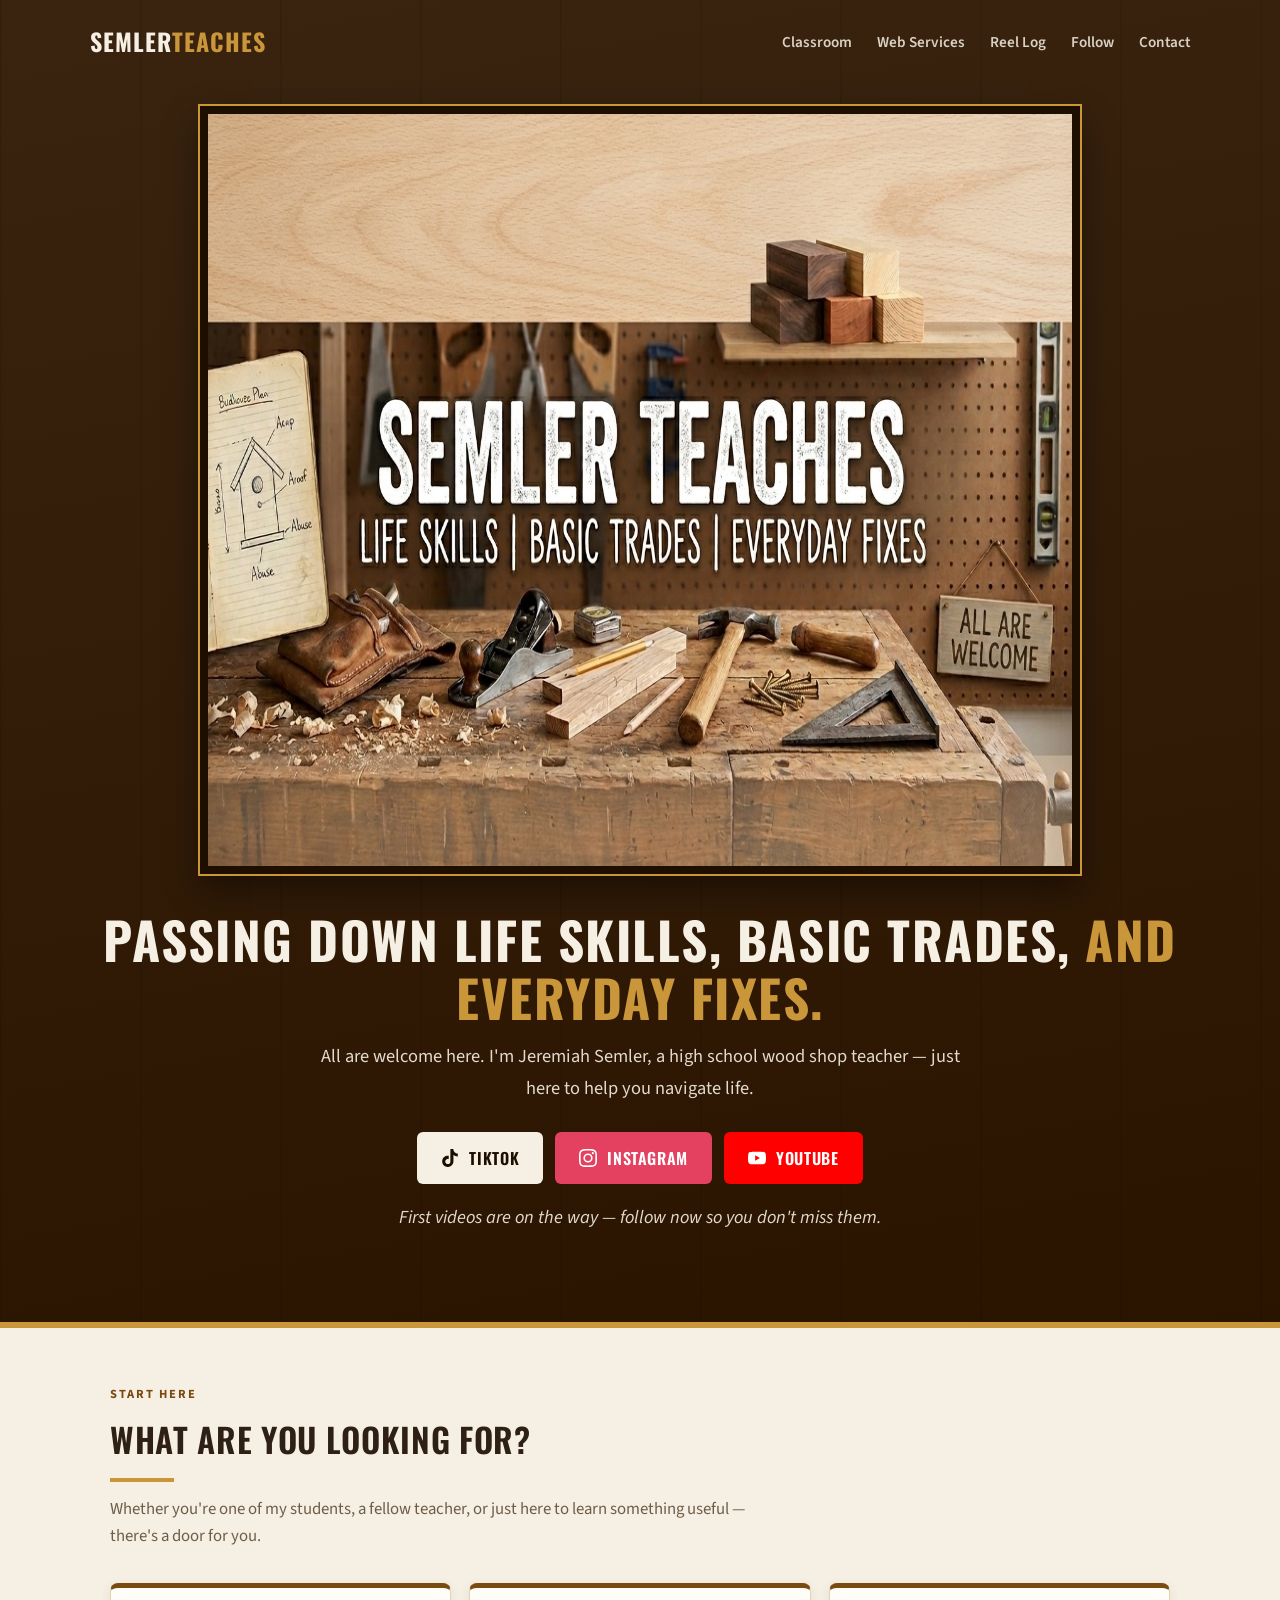
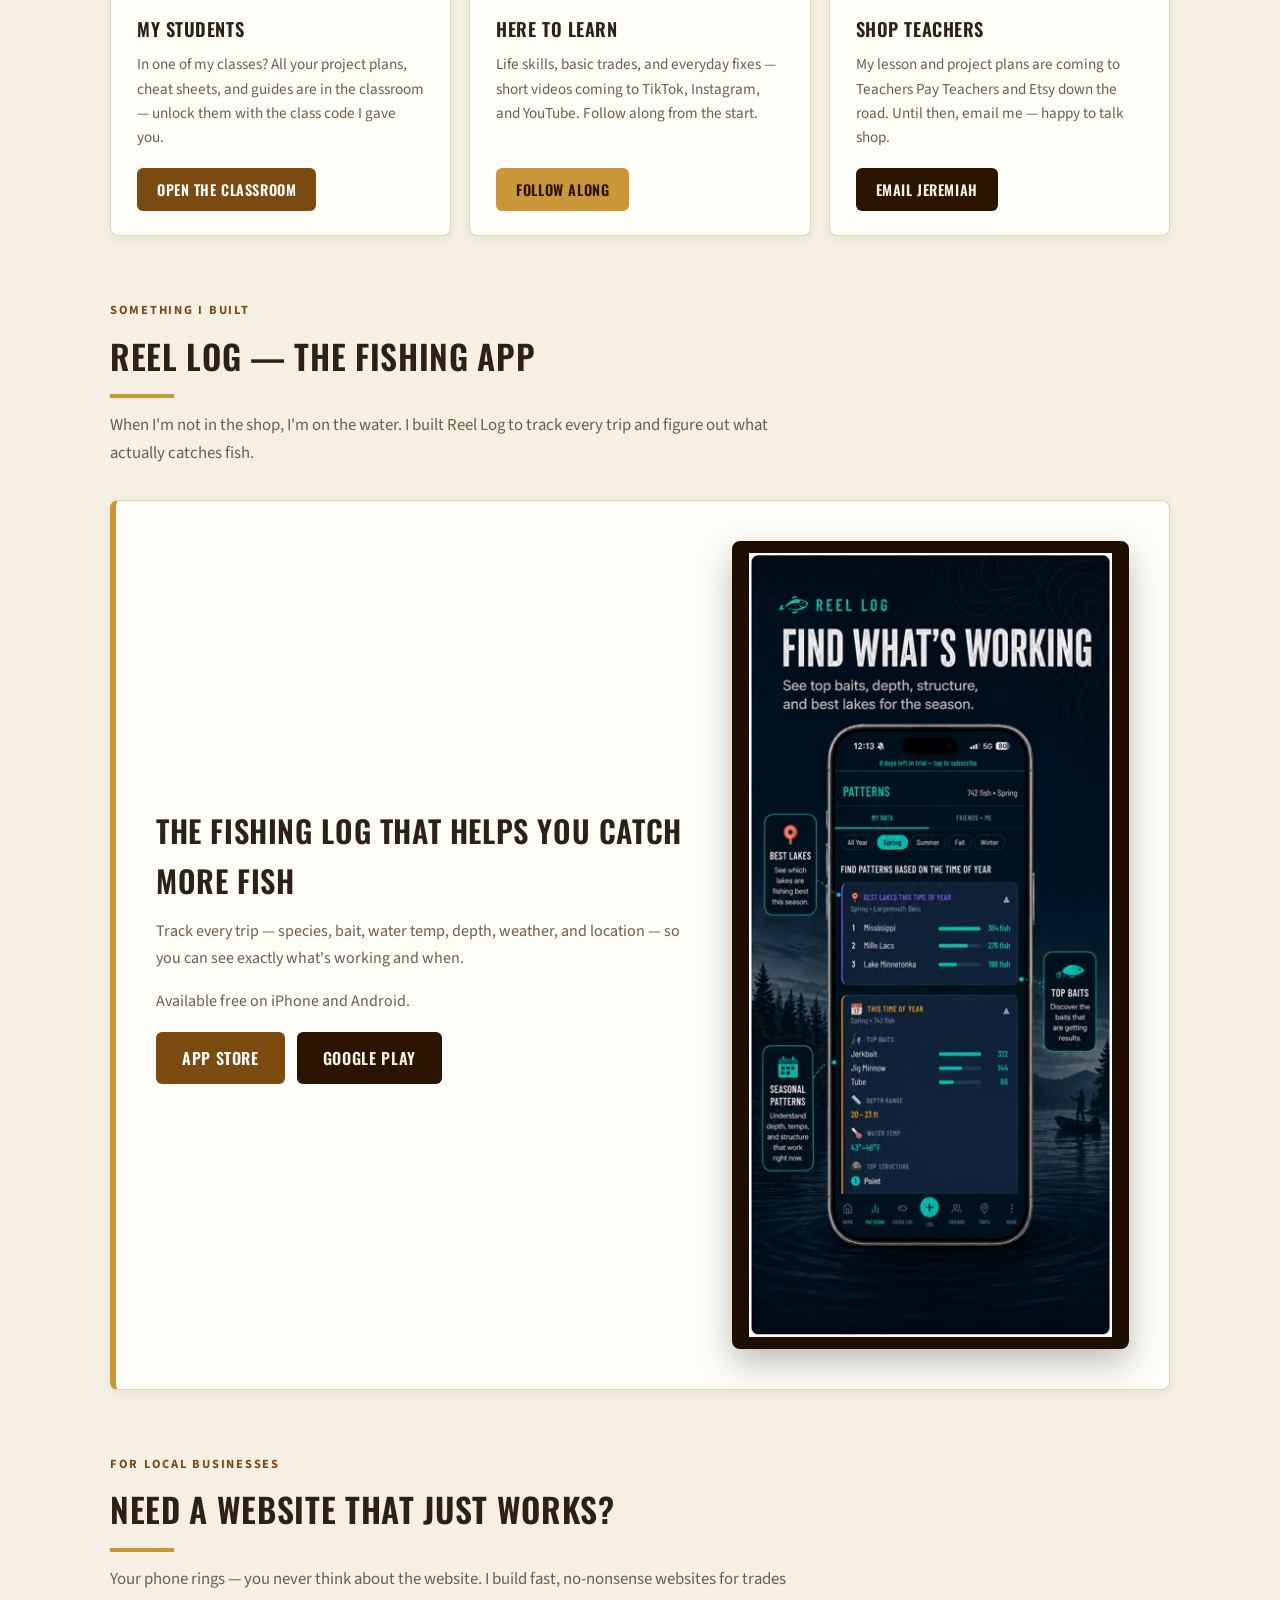
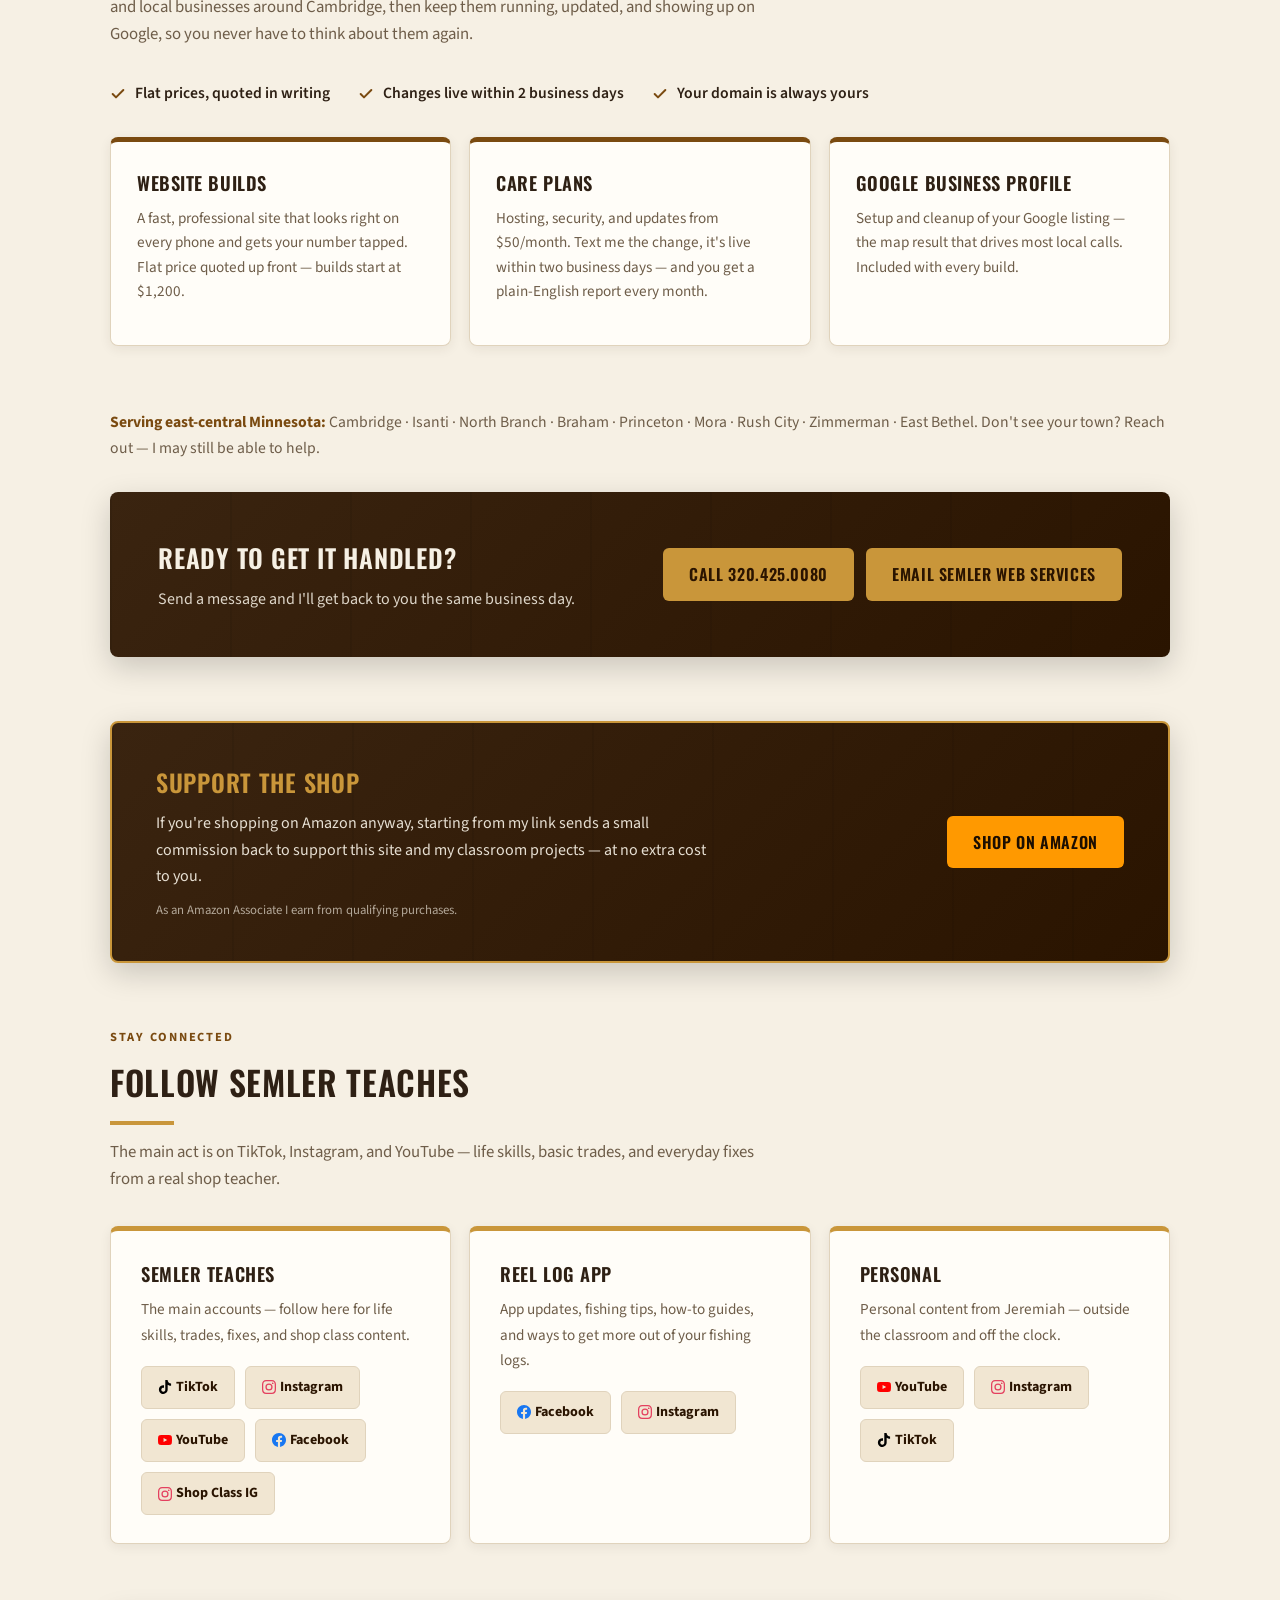
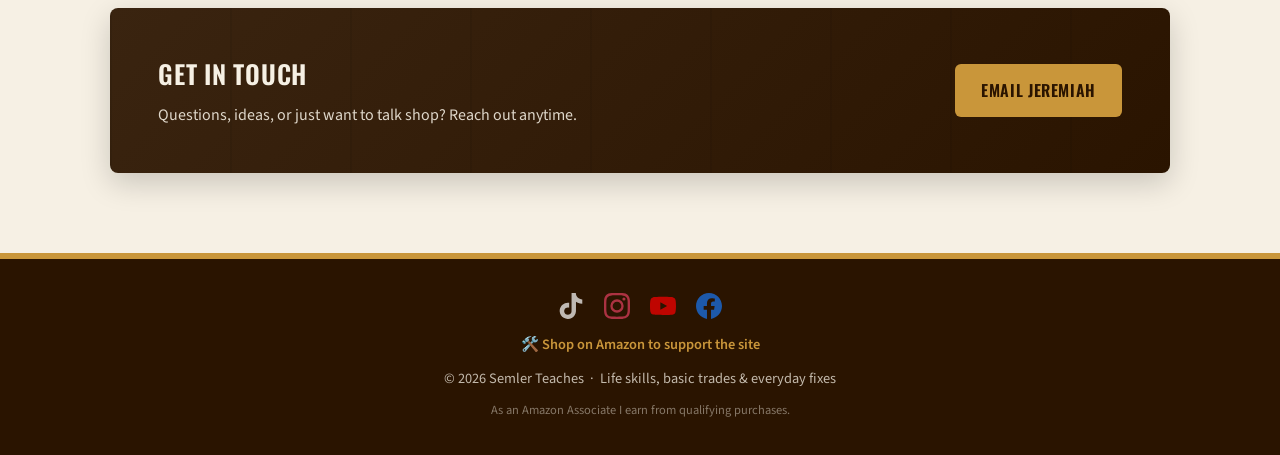
==== commit 52d54167: "Add public phone (Google Voice 320.425.0080) to Web Services Un-comment the call button in #web-serv" ====
--- a/index.html
+++ b/index.html
@@ -3,6 +3,7 @@
 <head>
   <meta charset="UTF-8" />
   <meta name="viewport" content="width=device-width, initial-scale=1.0" />
+  <link rel="icon" href="/favicon.svg" type="image/svg+xml" />
   <title>Semler Teaches | Life Skills, Basic Trades & Everyday Fixes</title>
   <meta name="description" content="Semler Teaches — a high school wood shop teacher sharing life skills, basic trades, and everyday fixes on TikTok, Instagram, and YouTube. Student classroom resources inside." />
   <link rel="canonical" href="https://semlerteaches.com/" />
@@ -58,6 +59,7 @@
     "description": "Fast, no-nonsense websites for trades and local businesses in east-central Minnesota — plus hosting, updates, and Google Business Profile setup.",
     "url": "https://semlerteaches.com/#web-services",
     "email": "semlerwebservices@gmail.com",
+    "telephone": "+13204250080",
     "priceRange": "$$",
     "founder": "Jeremiah Semler",
     "address": {
@@ -654,9 +656,7 @@
           <p>Send a message and I'll get back to you the same business day.</p>
         </div>
         <div class="button-row">
-          <!-- PHONE BUTTON: un-comment this when the Google Voice number is live (real line is 612.363.1999):
-          <a class="btn btn-gold" href="tel:+16123631999">Call 612.363.1999</a>
-          -->
+          <a class="btn btn-gold" href="tel:+13204250080">Call 320.425.0080</a>
           <a class="btn btn-gold" href="mailto:semlerwebservices@gmail.com?subject=Website%20inquiry">Email Semler Web Services</a>
         </div>
       </div>
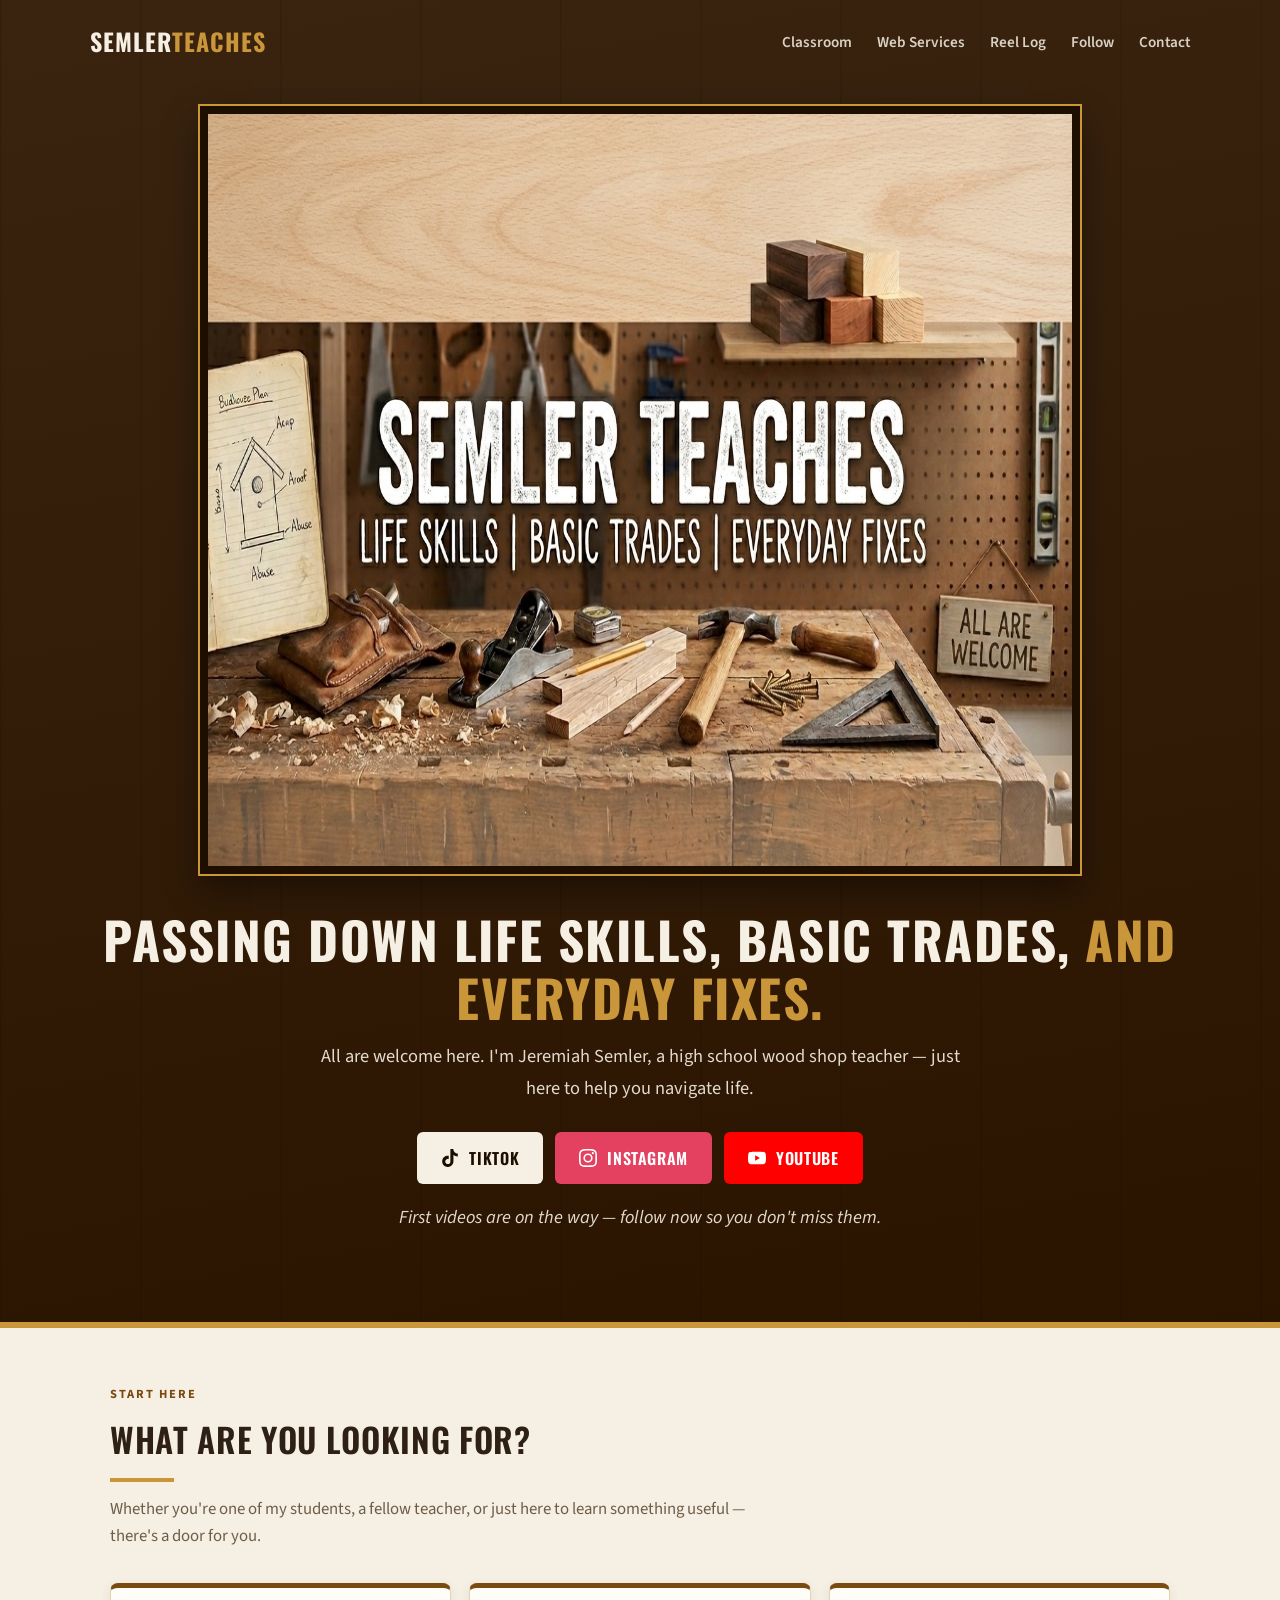
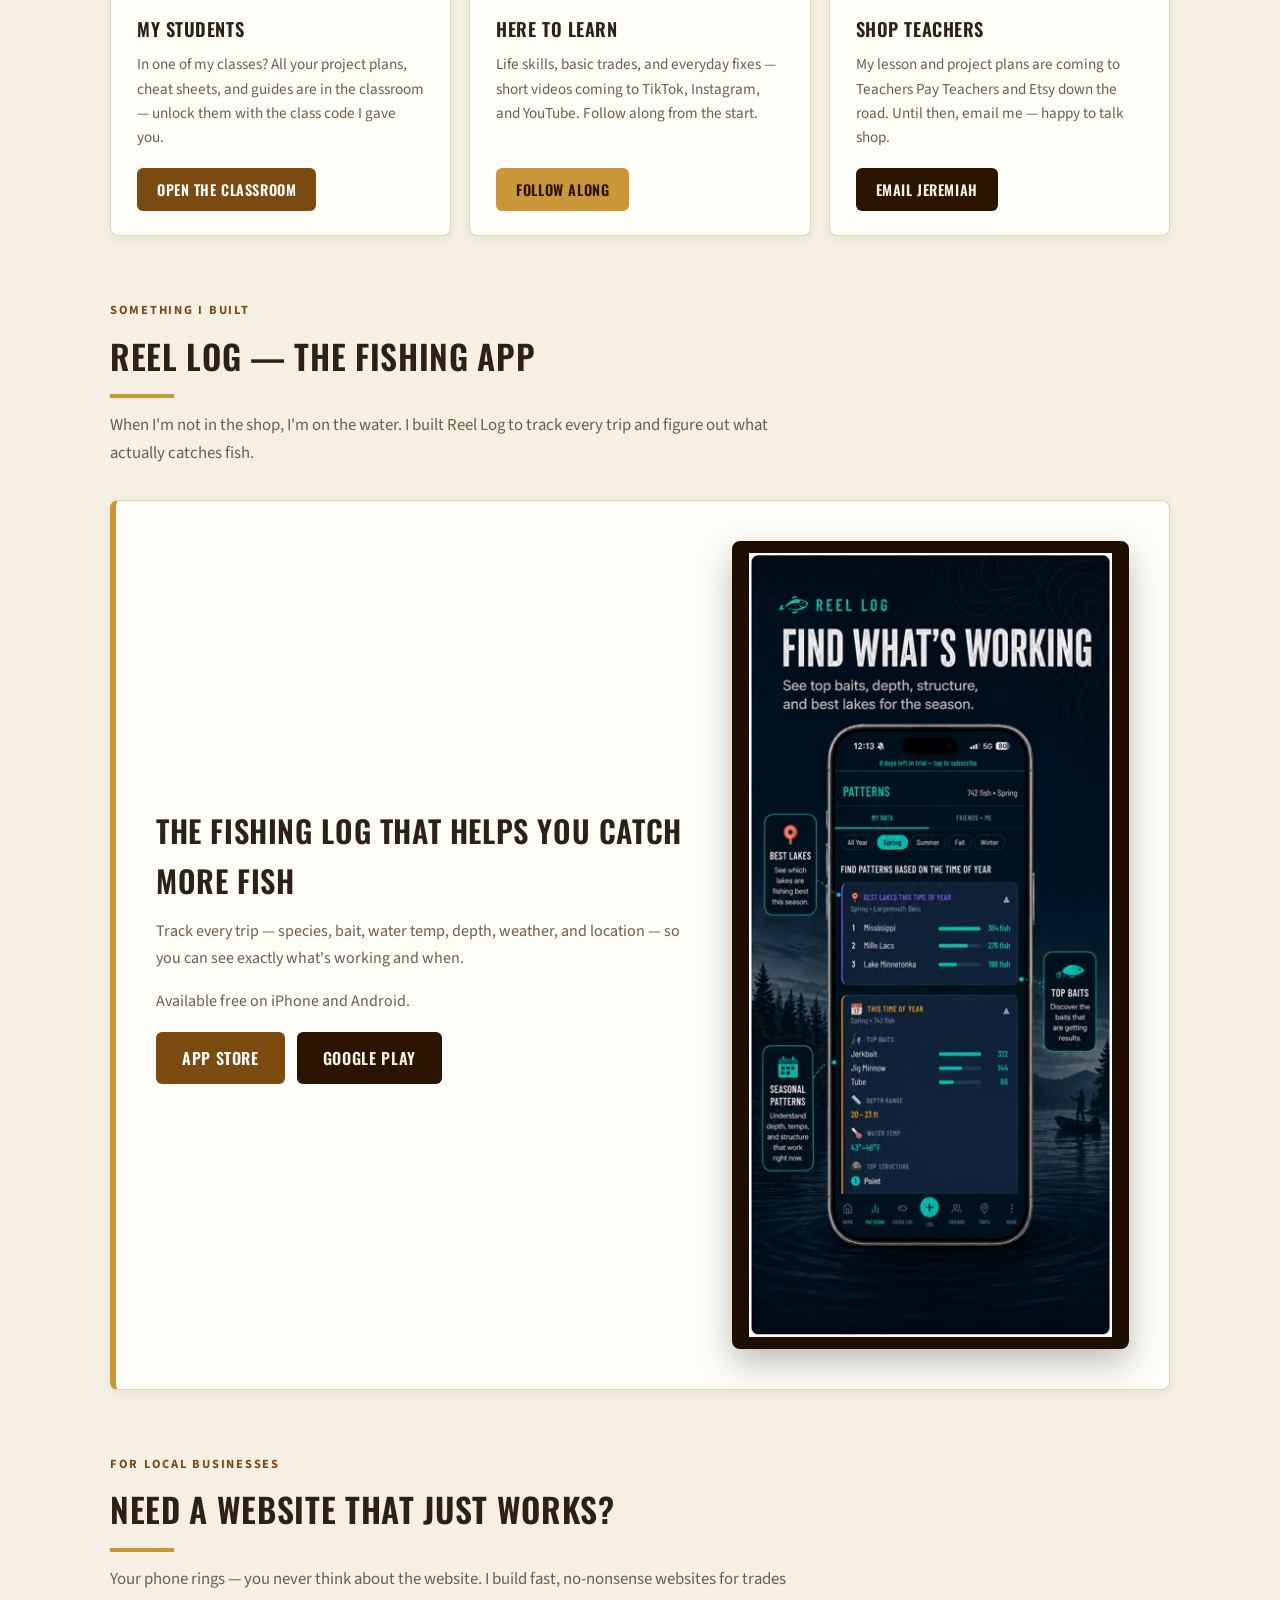
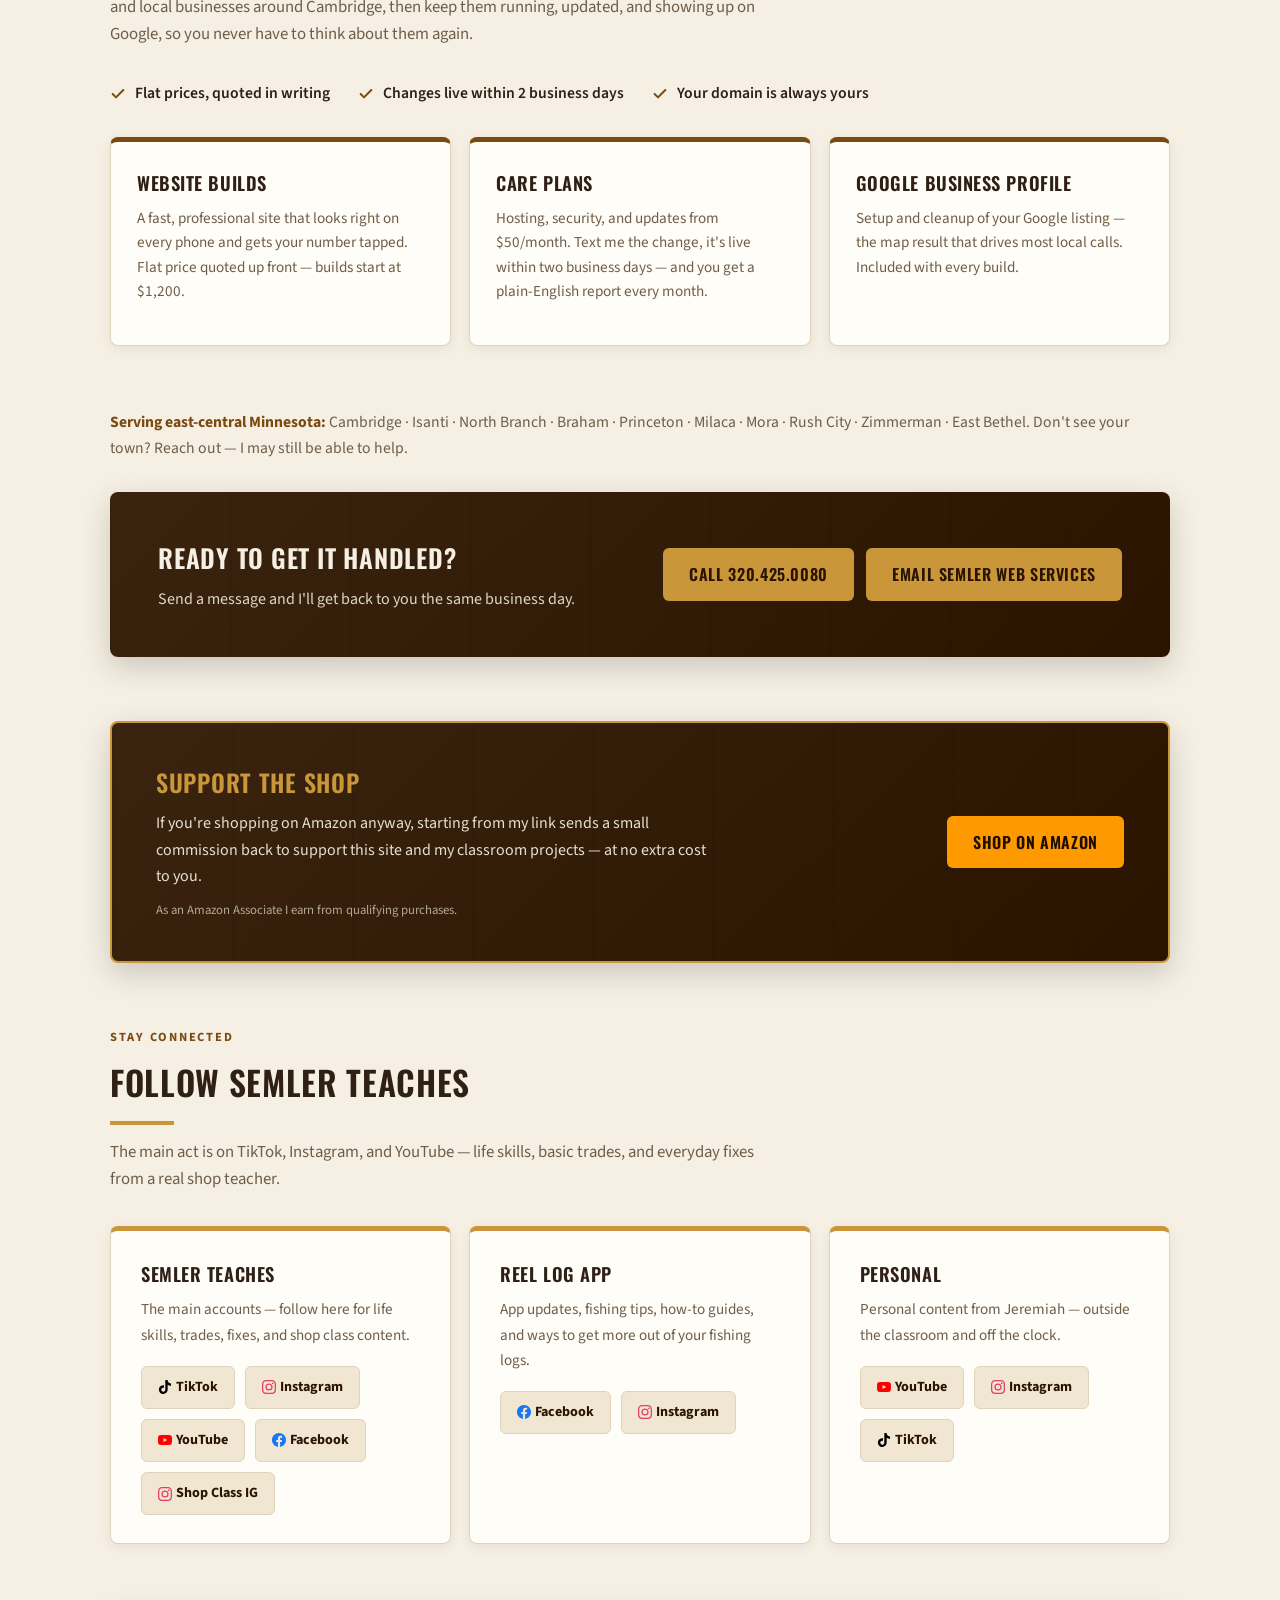
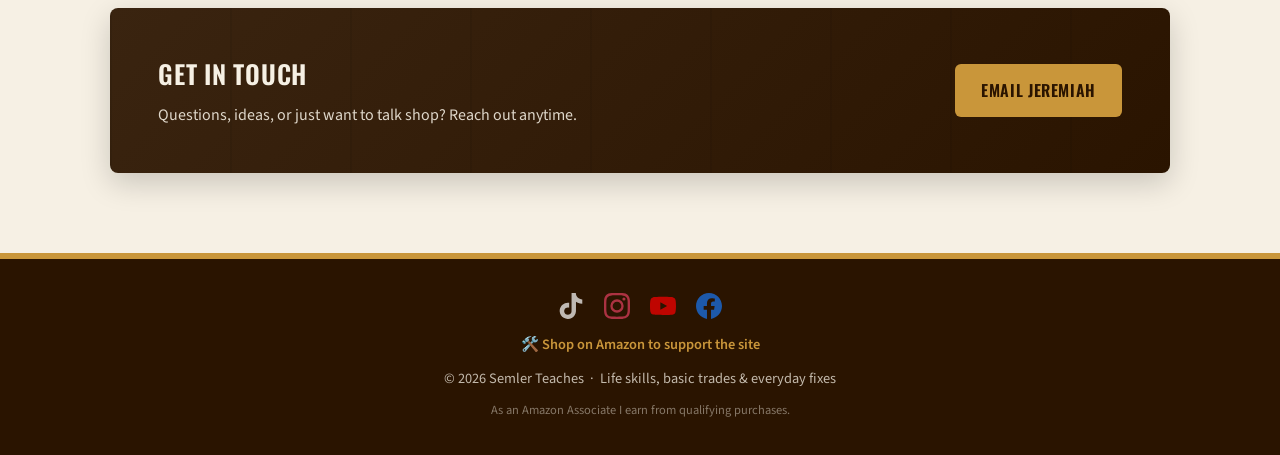
==== commit c380bb9b: "Add Milaca, MN to Web Services service area Keeps the site's town list + areaServed JSON-LD in sync " ====
--- a/index.html
+++ b/index.html
@@ -74,6 +74,7 @@
       { "@type": "City", "name": "North Branch, MN" },
       { "@type": "City", "name": "Braham, MN" },
       { "@type": "City", "name": "Princeton, MN" },
+      { "@type": "City", "name": "Milaca, MN" },
       { "@type": "City", "name": "Mora, MN" },
       { "@type": "City", "name": "Rush City, MN" },
       { "@type": "City", "name": "Zimmerman, MN" },
@@ -648,7 +649,7 @@
         </div>
       </div>
 
-      <p class="ws-area"><strong>Serving east-central Minnesota:</strong> Cambridge · Isanti · North Branch · Braham · Princeton · Mora · Rush City · Zimmerman · East Bethel. Don't see your town? Reach out — I may still be able to help.</p>
+      <p class="ws-area"><strong>Serving east-central Minnesota:</strong> Cambridge · Isanti · North Branch · Braham · Princeton · Milaca · Mora · Rush City · Zimmerman · East Bethel. Don't see your town? Reach out — I may still be able to help.</p>
 
       <div class="cta-banner" style="margin-bottom: 64px;">
         <div>
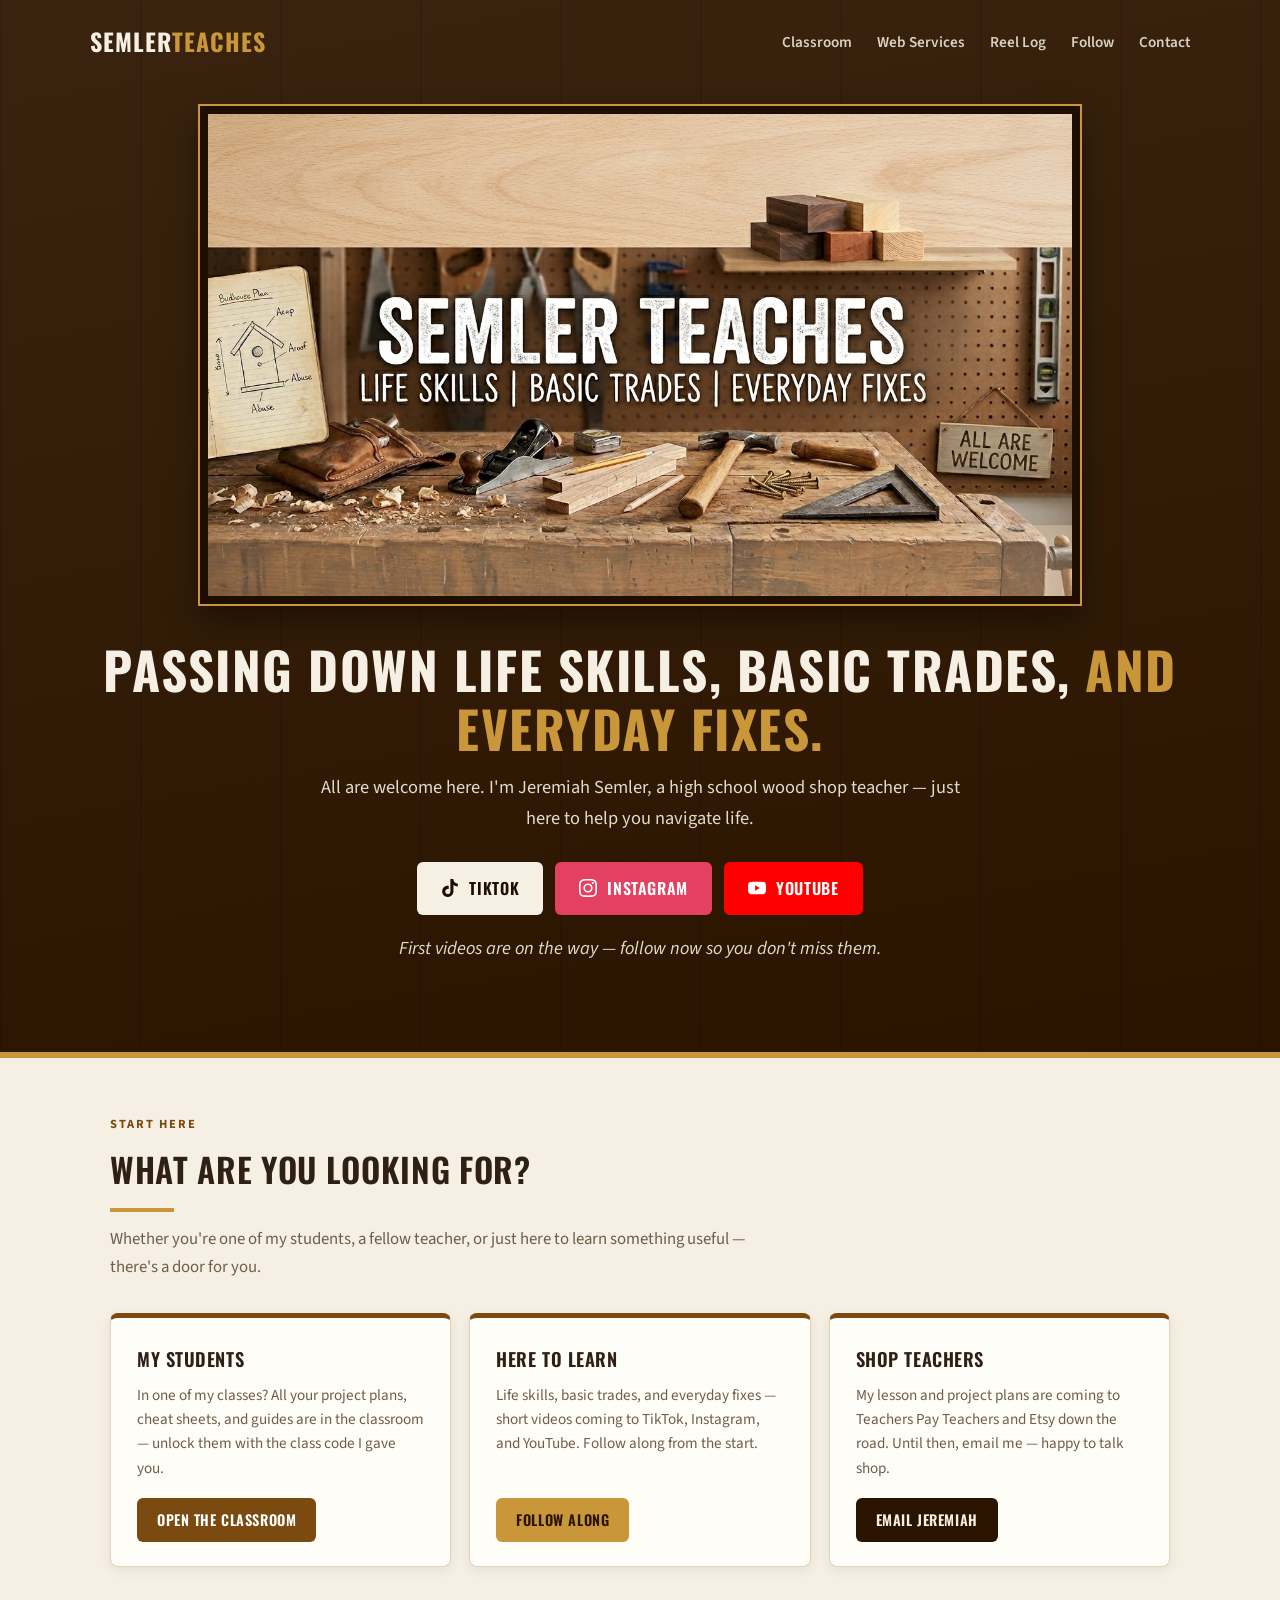
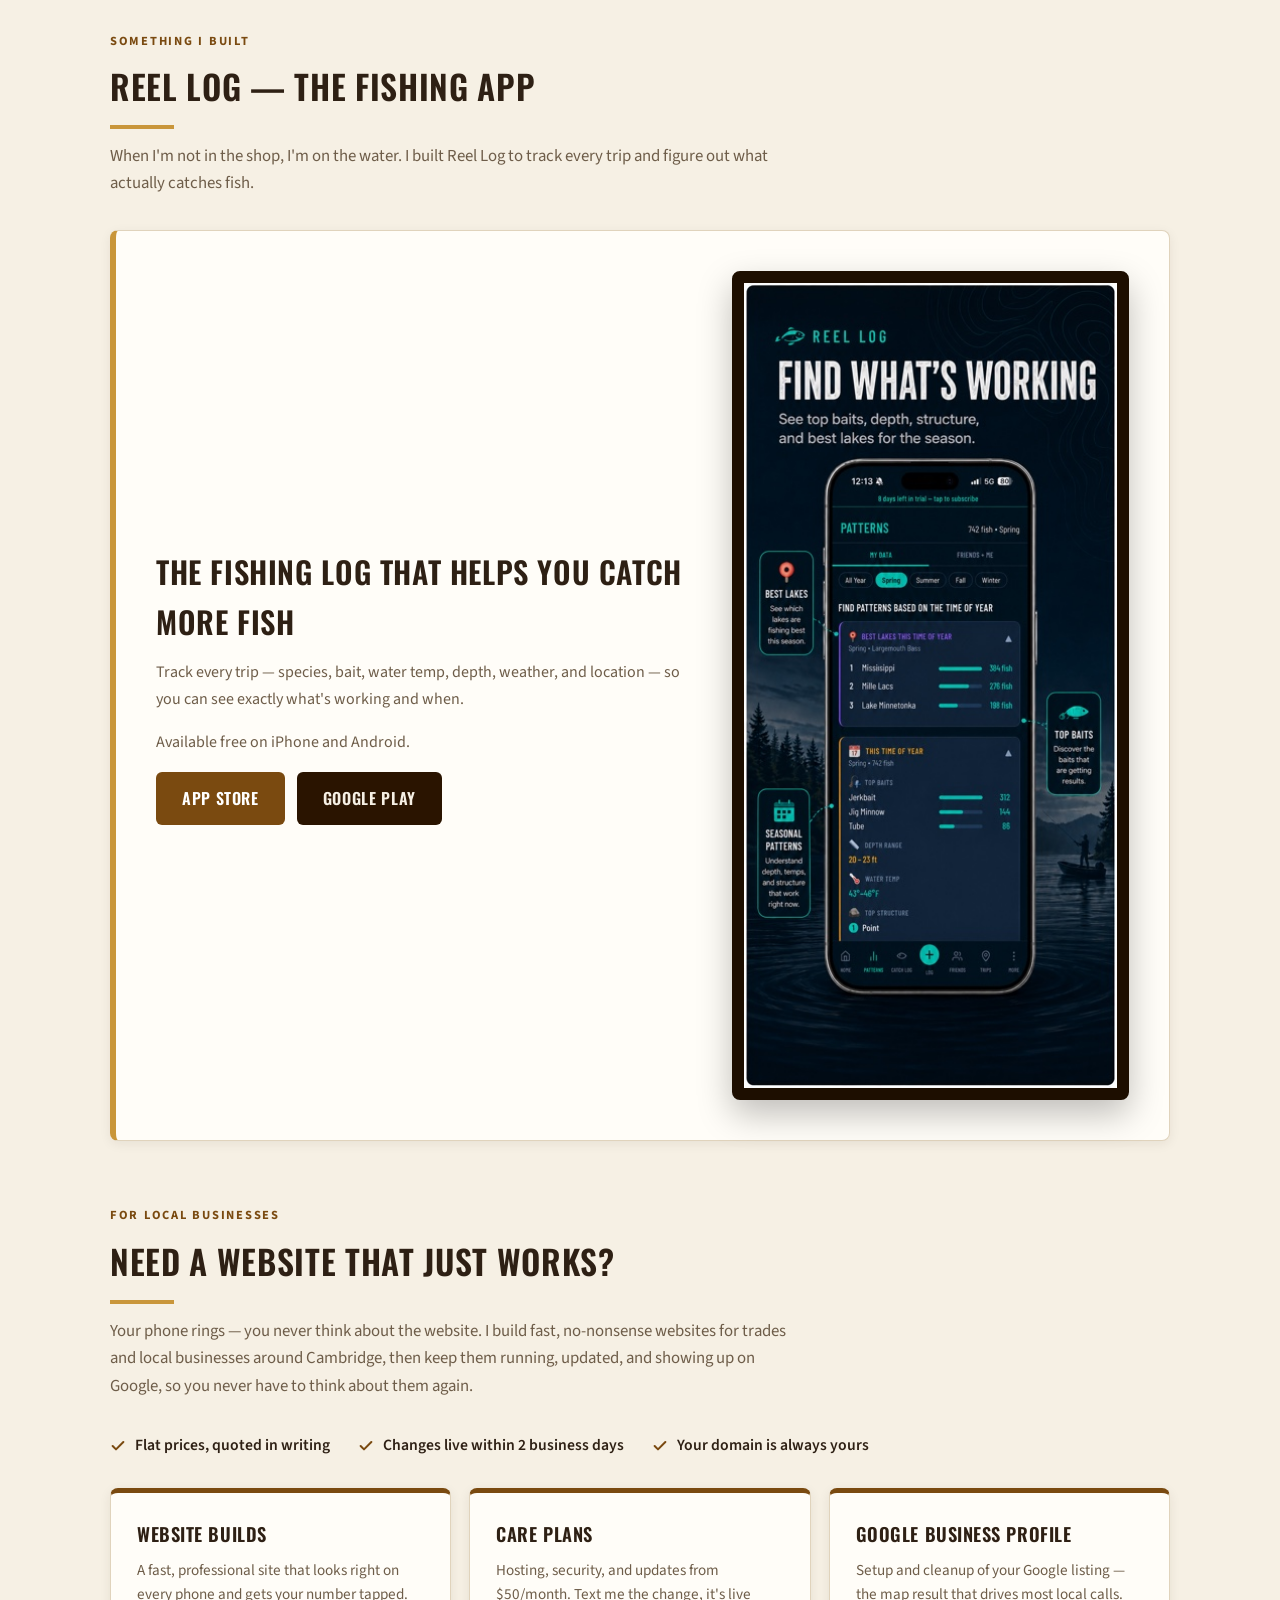
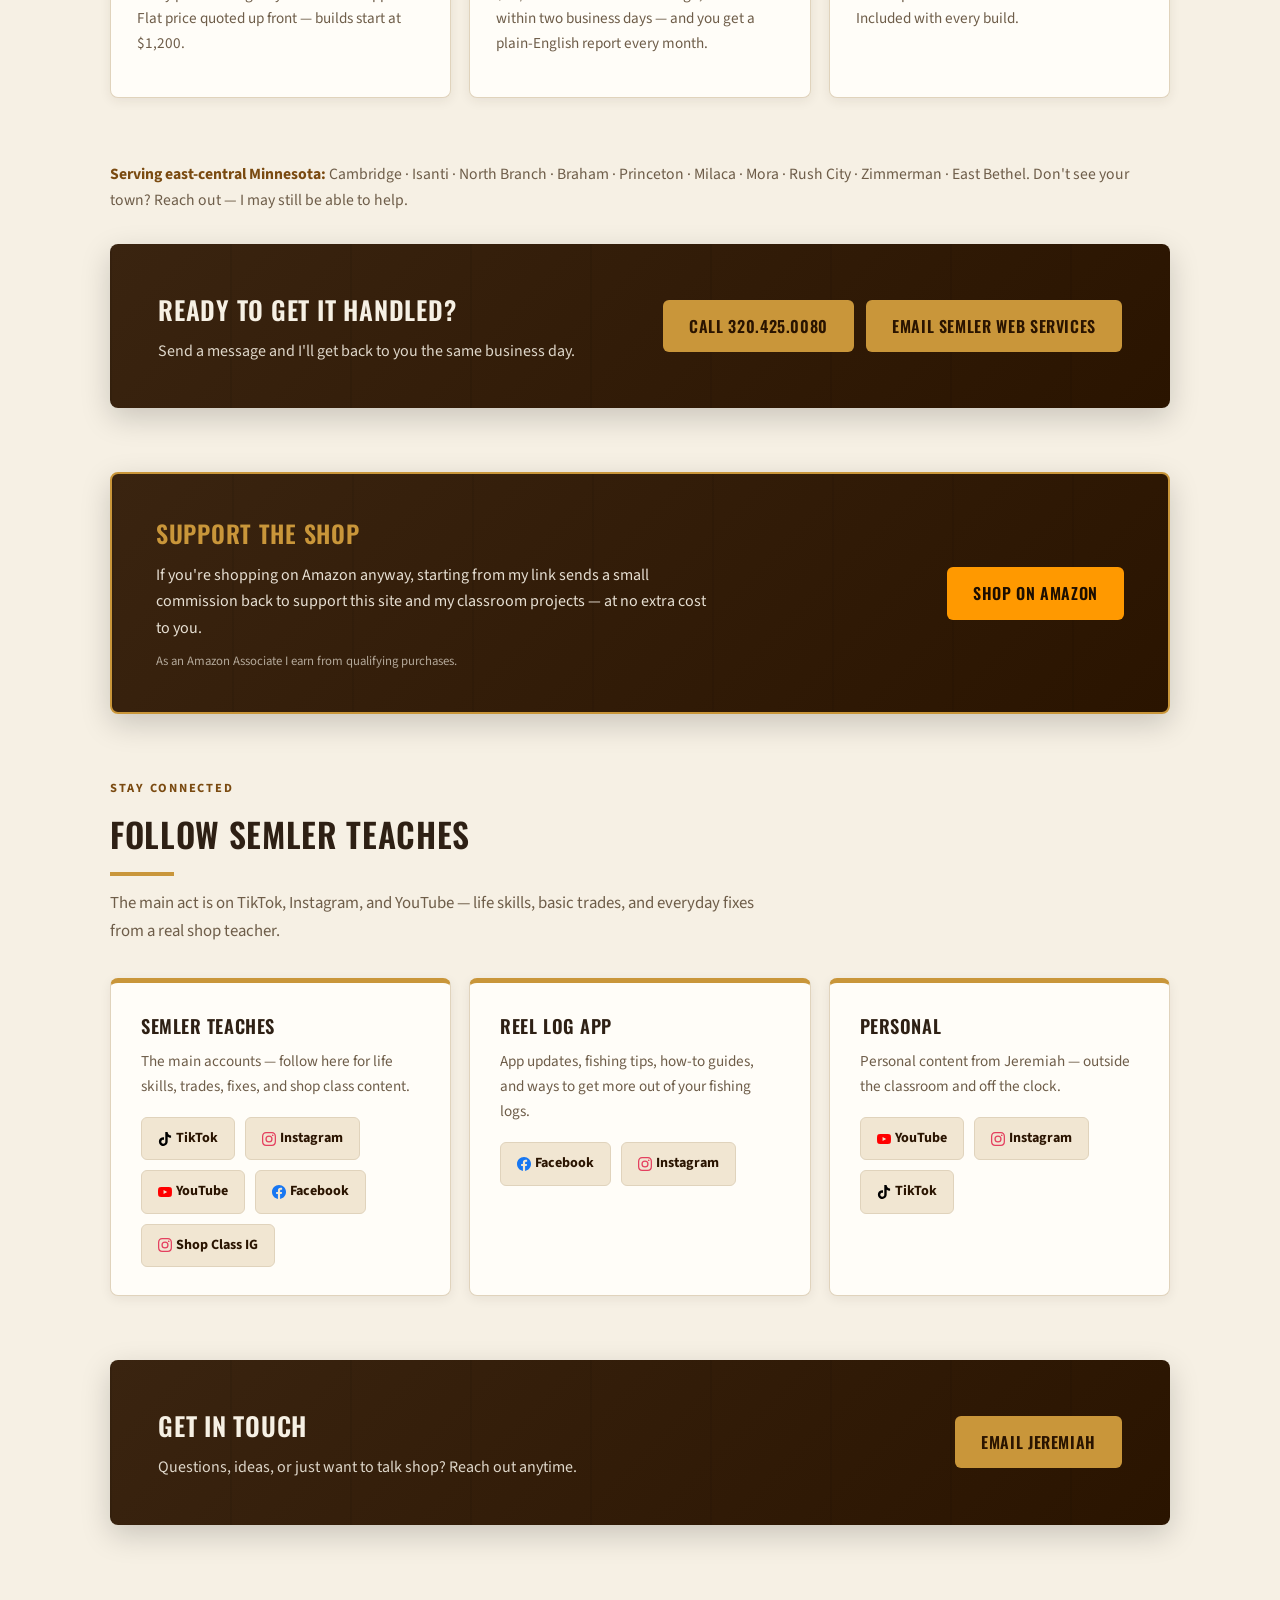
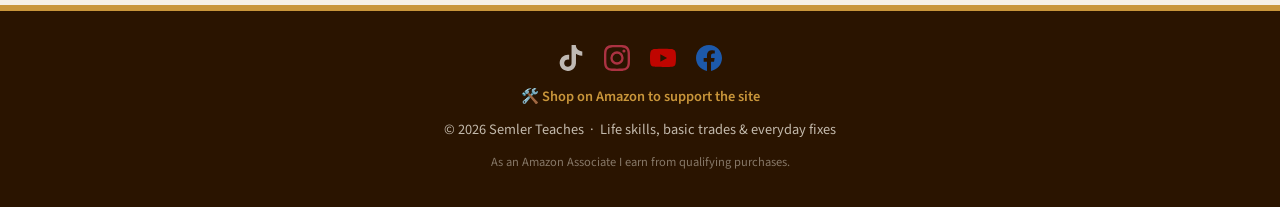
==== commit 8d96b0a9: "Fix stretched hero and app images on mobile (height:auto) The hero banner and Reel Log screenshot se" ====
--- a/index.html
+++ b/index.html
@@ -172,6 +172,7 @@
     .hero-banner {
       display: block;
       width: 100%;
+      height: auto;
       max-width: 880px;
       margin: 0 auto 36px;
       border: 8px solid #1d0e00;
@@ -380,6 +381,7 @@
 
     .visual-panel img {
       width: 100%;
+      height: auto;
       display: block;
       object-fit: contain;
       padding: 8px;
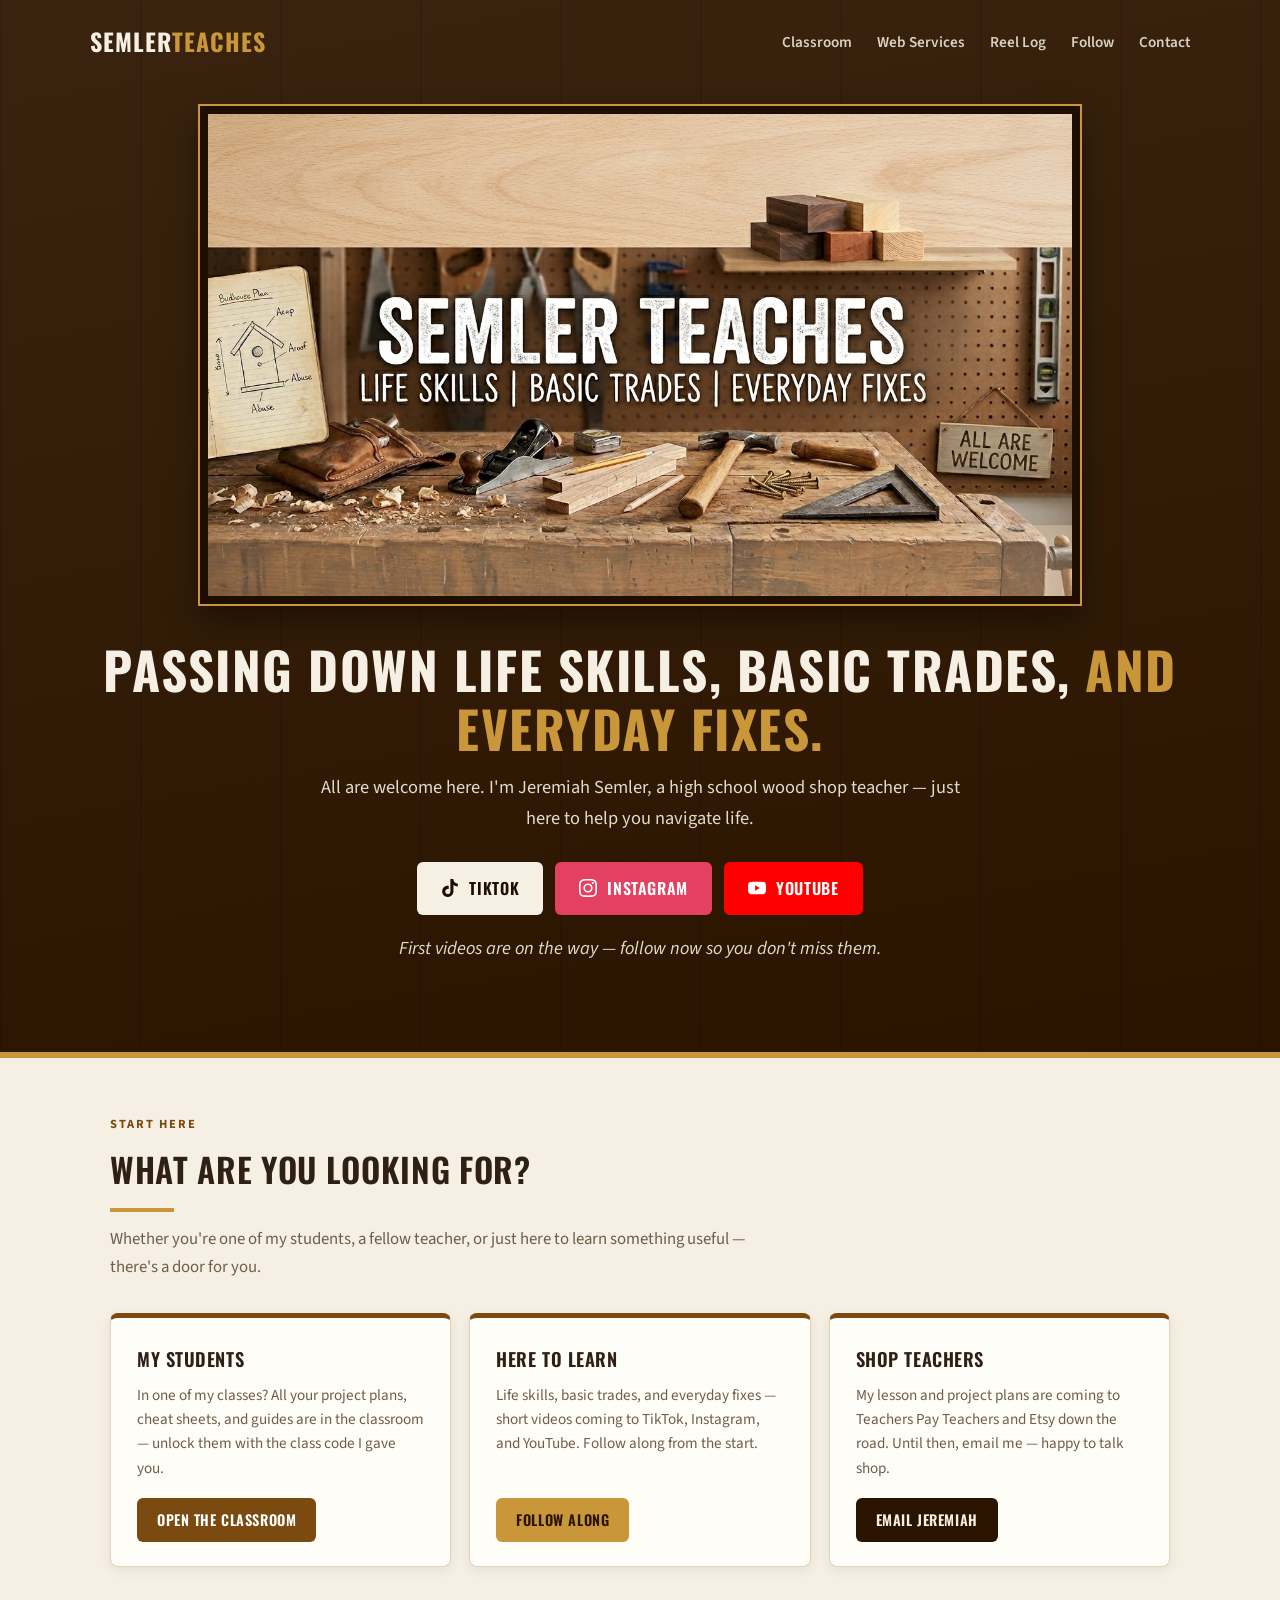
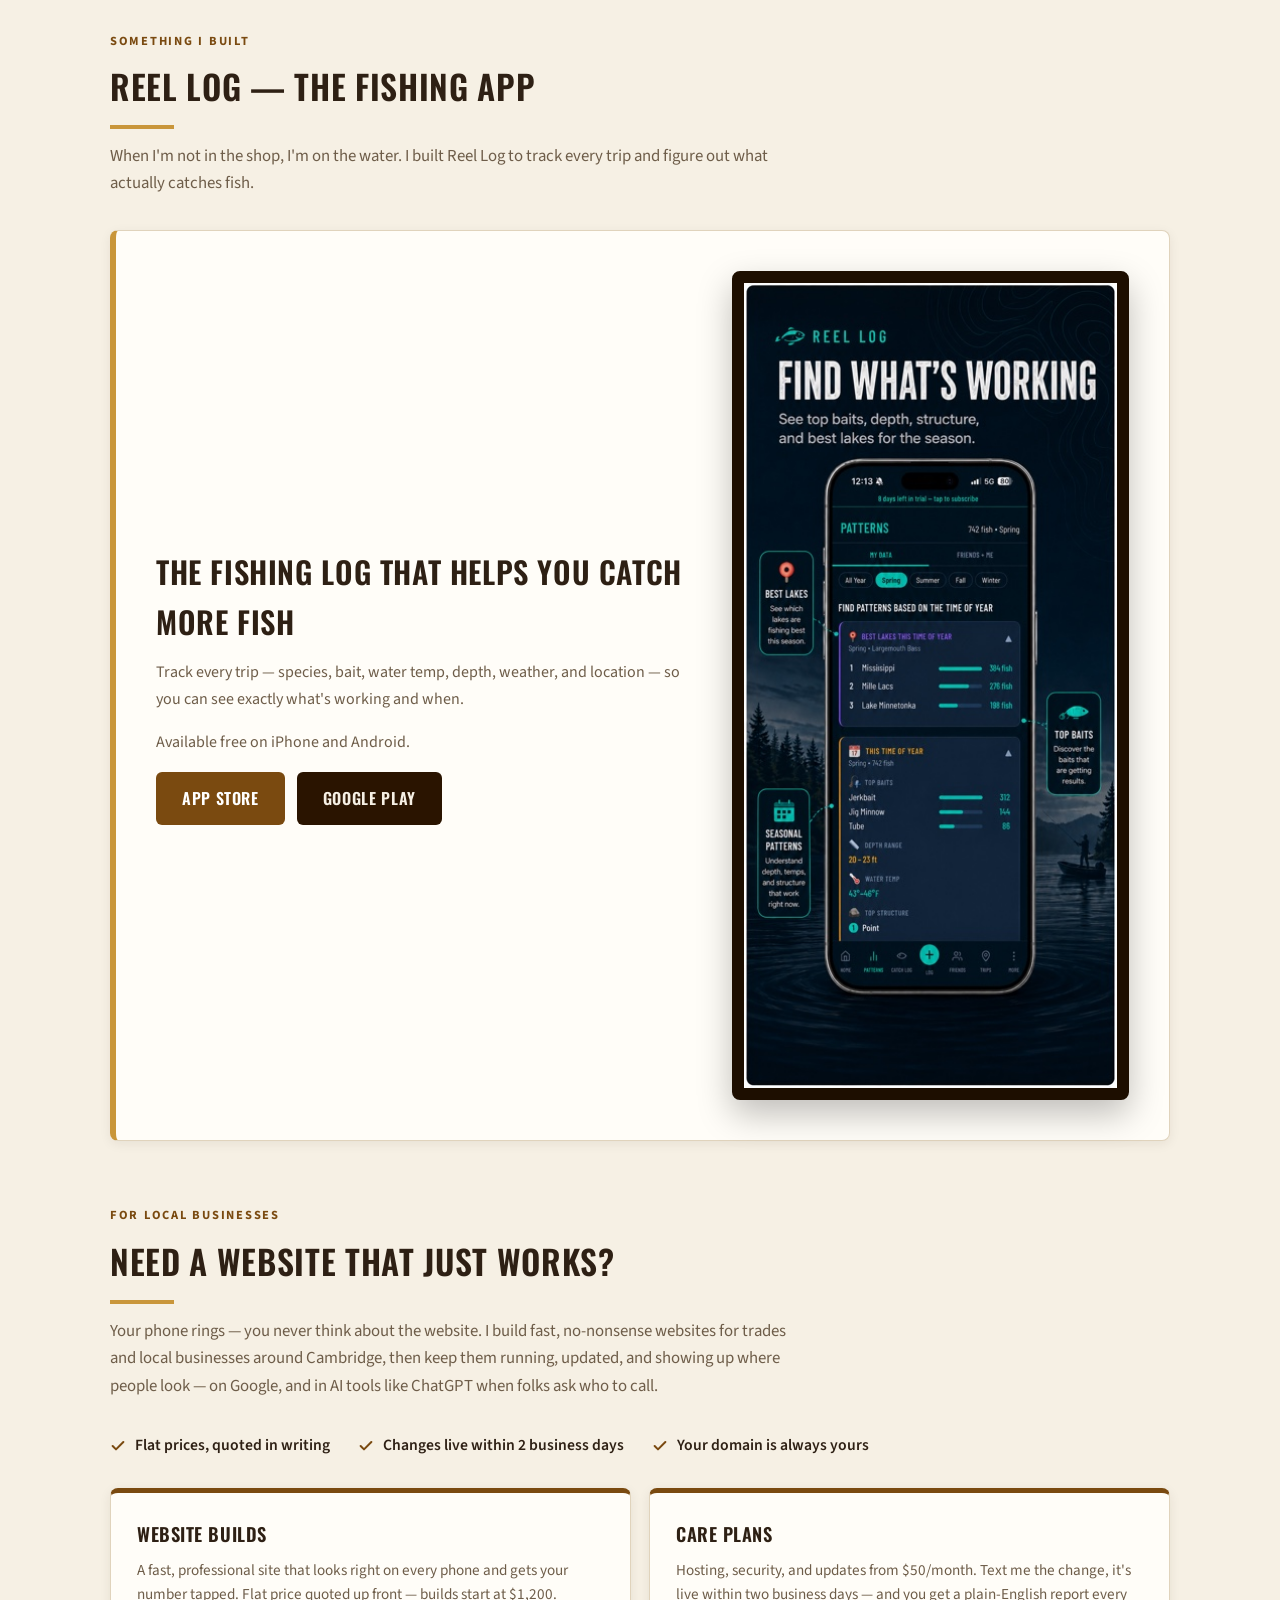
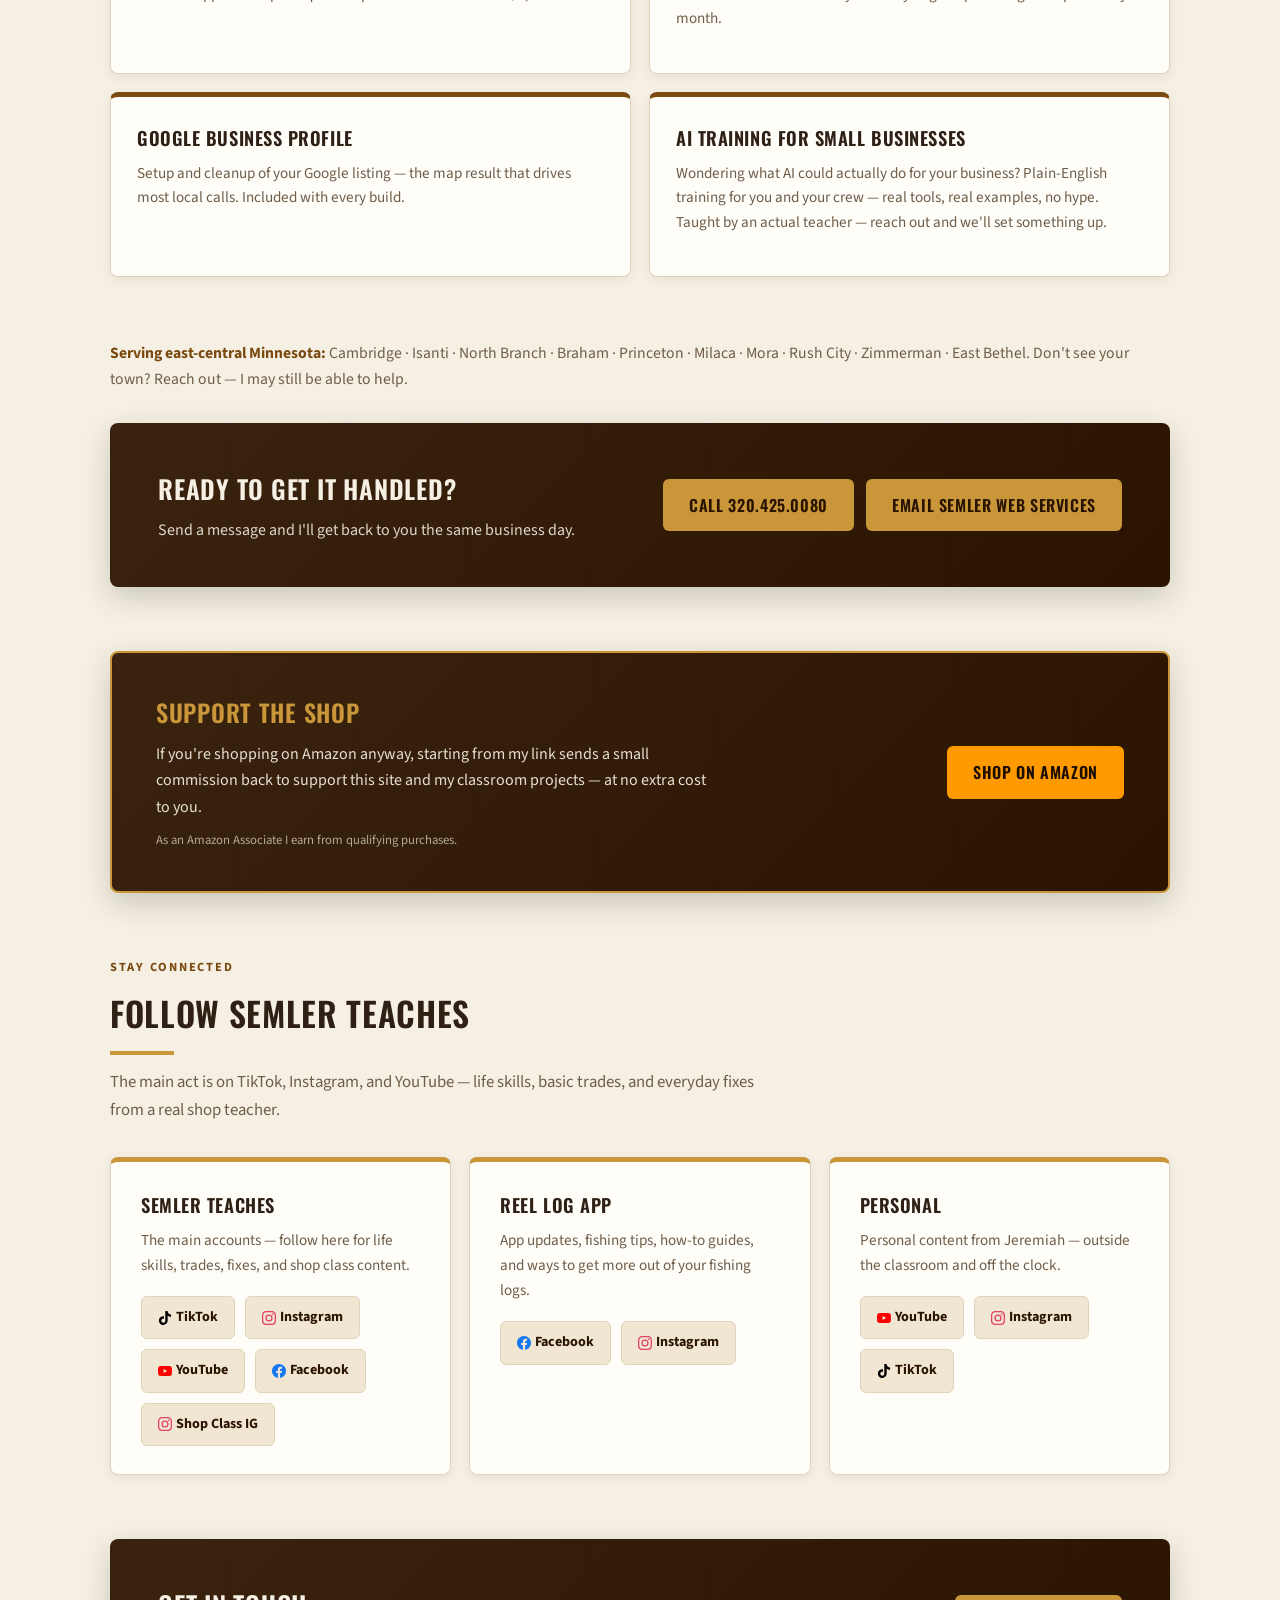
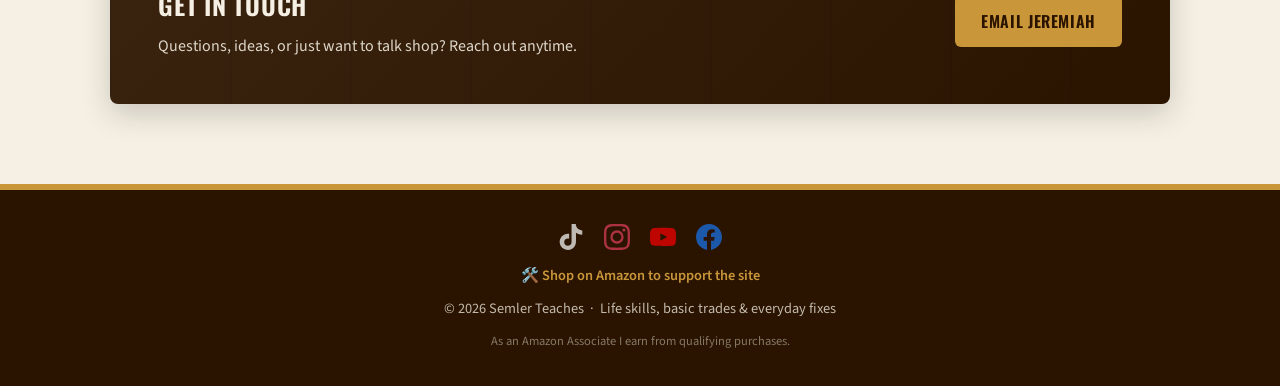
==== commit 40bc4f8a: "Add AI training service to Web Services section New fourth card (AI Training for Small Businesses), " ====
--- a/index.html
+++ b/index.html
@@ -56,7 +56,7 @@
     "@type": "ProfessionalService",
     "name": "Semler Web Services",
     "image": "https://semlerteaches.com/images/shop-banner.jpg",
-    "description": "Fast, no-nonsense websites for trades and local businesses in east-central Minnesota — plus hosting, updates, and Google Business Profile setup.",
+    "description": "Fast, no-nonsense websites for trades and local businesses in east-central Minnesota — plus hosting, updates, Google Business Profile setup, and plain-English AI training for small businesses.",
     "url": "https://semlerteaches.com/#web-services",
     "email": "semlerwebservices@gmail.com",
     "telephone": "+13204250080",
@@ -83,7 +83,8 @@
     "makesOffer": [
       { "@type": "Offer", "itemOffered": { "@type": "Service", "name": "Website build" }, "priceSpecification": { "@type": "PriceSpecification", "priceCurrency": "USD", "minPrice": "1200" } },
       { "@type": "Offer", "itemOffered": { "@type": "Service", "name": "Website care plan" }, "priceSpecification": { "@type": "UnitPriceSpecification", "priceCurrency": "USD", "price": "50", "unitText": "MONTH" } },
-      { "@type": "Offer", "itemOffered": { "@type": "Service", "name": "Google Business Profile setup" } }
+      { "@type": "Offer", "itemOffered": { "@type": "Service", "name": "Google Business Profile setup" } },
+      { "@type": "Offer", "itemOffered": { "@type": "Service", "name": "AI training for small businesses" } }
     ]
   }
   </script>
@@ -308,6 +309,13 @@
       margin-bottom: 64px;
     }
 
+    .grid-2x2 {
+      display: grid;
+      grid-template-columns: 1fr 1fr;
+      gap: 18px;
+      margin-bottom: 64px;
+    }
+
     .card {
       background: var(--card);
       border: 1px solid var(--border);
@@ -536,7 +544,7 @@
     @media (max-width: 640px) {
       .nav-links a { margin-left: 14px; font-size: 0.85rem; }
       .hero { padding: 16px 0 48px; }
-      .grid-3, .social-grid { grid-template-columns: 1fr; }
+      .grid-3, .grid-2x2, .social-grid { grid-template-columns: 1fr; }
       .cta-banner, .support-box { padding: 30px 24px; }
       .follow-btn { width: 100%; justify-content: center; }
     }
@@ -626,7 +634,7 @@
     <section id="web-services">
       <p class="section-label">For local businesses</p>
       <h2 class="section-title">Need a website that just works?</h2>
-      <p class="section-subtitle">Your phone rings — you never think about the website. I build fast, no-nonsense websites for trades and local businesses around Cambridge, then keep them running, updated, and showing up on Google, so you never have to think about them again.</p>
+      <p class="section-subtitle">Your phone rings — you never think about the website. I build fast, no-nonsense websites for trades and local businesses around Cambridge, then keep them running, updated, and showing up where people look — on Google, and in AI tools like ChatGPT when folks ask who to call.</p>
 
       <div class="ws-trust">
         <span><svg width="16" height="16" viewBox="0 0 24 24" fill="none"><path d="M20 6 9 17l-5-5" stroke="#7a4a10" stroke-width="3" stroke-linecap="round" stroke-linejoin="round"/></svg>Flat prices, quoted in writing</span>
@@ -634,7 +642,7 @@
         <span><svg width="16" height="16" viewBox="0 0 24 24" fill="none"><path d="M20 6 9 17l-5-5" stroke="#7a4a10" stroke-width="3" stroke-linecap="round" stroke-linejoin="round"/></svg>Your domain is always yours</span>
       </div>
 
-      <div class="grid-3">
+      <div class="grid-2x2">
         <div class="card">
           <h3>Website Builds</h3>
           <p>A fast, professional site that looks right on every phone and gets your number tapped. Flat price quoted up front — builds start at $1,200.</p>
@@ -648,6 +656,11 @@
         <div class="card">
           <h3>Google Business Profile</h3>
           <p>Setup and cleanup of your Google listing — the map result that drives most local calls. Included with every build.</p>
+        </div>
+
+        <div class="card">
+          <h3>AI Training for Small Businesses</h3>
+          <p>Wondering what AI could actually do for your business? Plain-English training for you and your crew — real tools, real examples, no hype. Taught by an actual teacher — reach out and we'll set something up.</p>
         </div>
       </div>
 
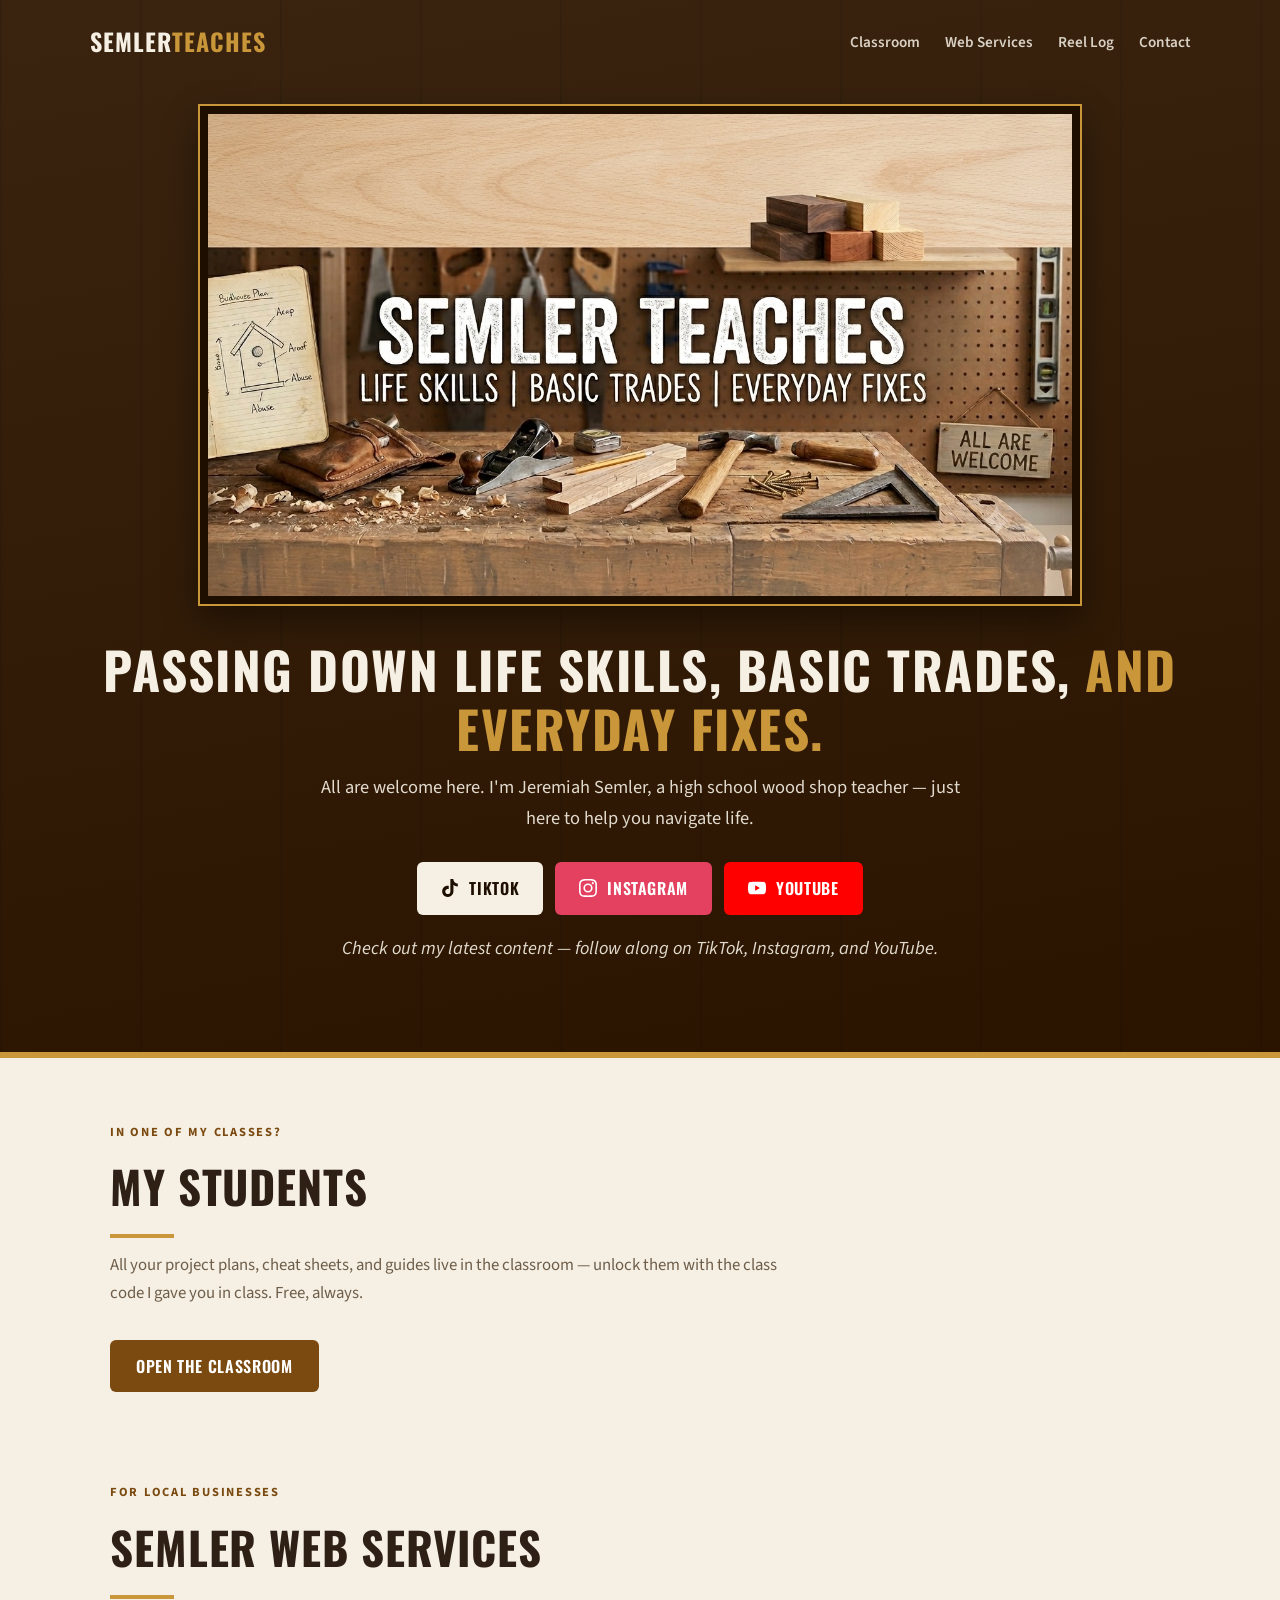
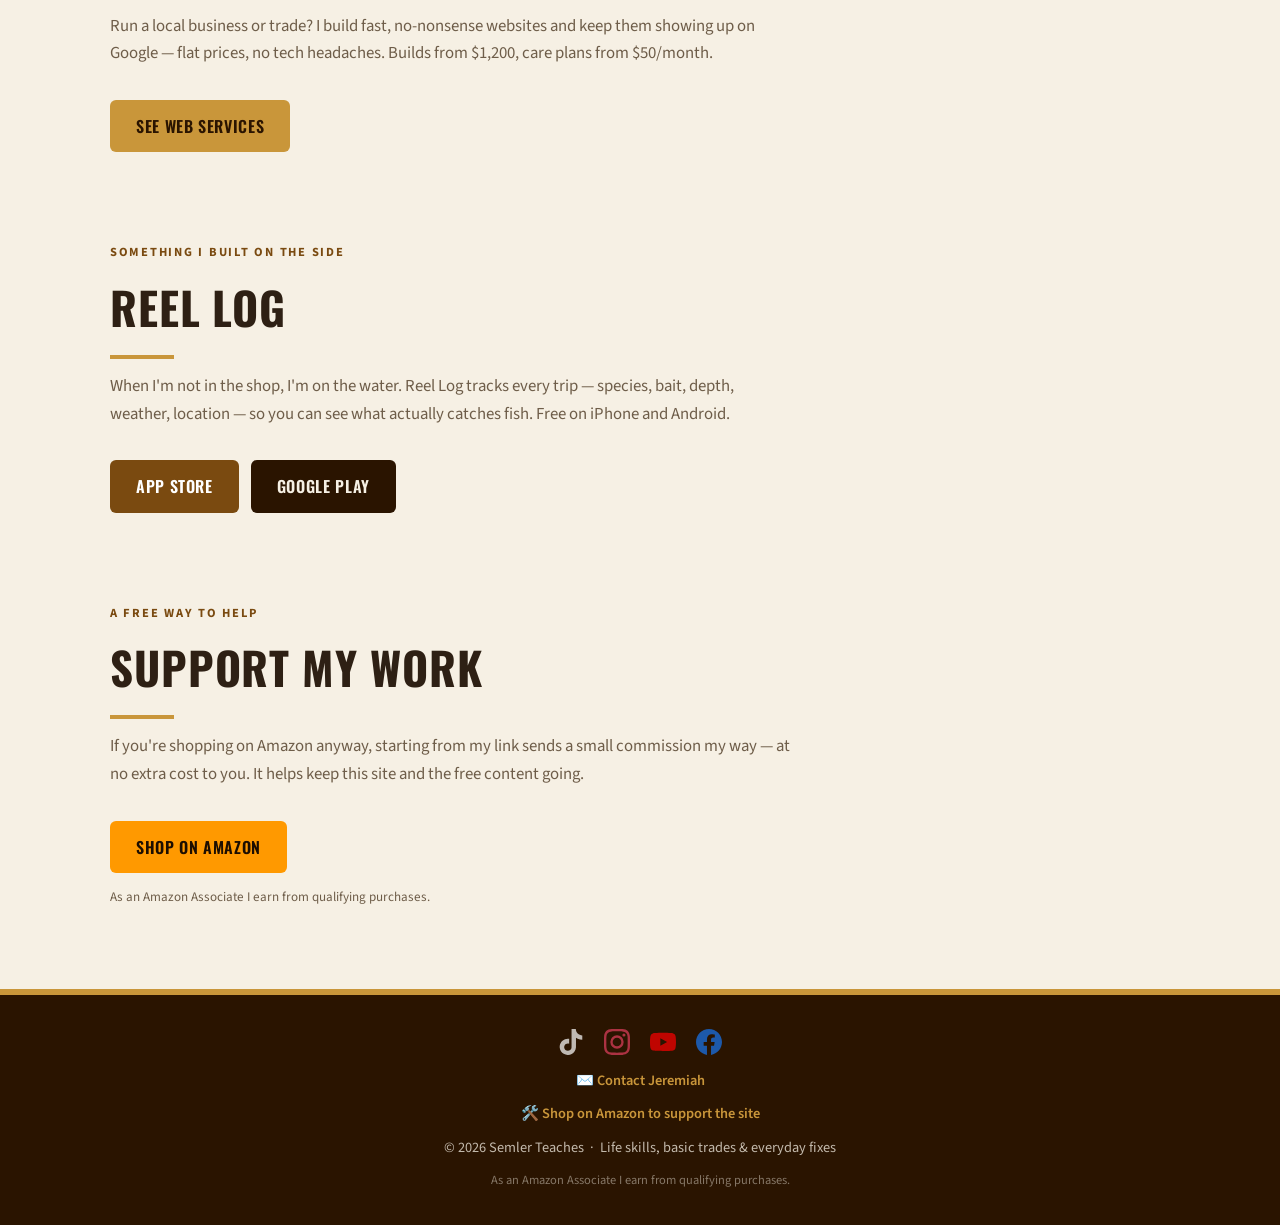
==== commit c72d3f0c: "Add Semler Web Services mini-site, rework homepage, fix privacy leak - New /web-services/ mini-site " ====
--- a/index.html
+++ b/index.html
@@ -57,7 +57,7 @@
     "name": "Semler Web Services",
     "image": "https://semlerteaches.com/images/shop-banner.jpg",
     "description": "Fast, no-nonsense websites for trades and local businesses in east-central Minnesota — plus hosting, updates, Google Business Profile setup, and plain-English AI training for small businesses.",
-    "url": "https://semlerteaches.com/#web-services",
+    "url": "https://semlerteaches.com/web-services/",
     "email": "semlerwebservices@gmail.com",
     "telephone": "+13204250080",
     "priceRange": "$$",
@@ -265,8 +265,12 @@
     main {
       max-width: 1100px;
       margin: 0 auto;
-      padding: 56px 20px 80px;
-    }
+      padding: 64px 20px 80px;
+    }
+
+    /* Even breathing room between top-level sections */
+    main > section { margin-bottom: 90px; }
+    main > section:last-child { margin-bottom: 0; }
 
     .section-label {
       font-size: 0.78rem;
@@ -278,8 +282,8 @@
     }
 
     .section-title {
-      font-size: clamp(1.6rem, 3vw, 2.1rem);
-      font-weight: 600;
+      font-size: clamp(2rem, 4vw, 2.8rem);
+      font-weight: 700;
       text-transform: uppercase;
       letter-spacing: 0.02em;
       margin-bottom: 10px;
@@ -398,33 +402,32 @@
 
     /* ── Amazon support box ── */
     .support-box {
-      background:
-        repeating-linear-gradient(90deg, rgba(0,0,0,0.07) 0px, rgba(0,0,0,0.07) 2px, transparent 2px, transparent 120px),
-        linear-gradient(135deg, #3a2410, #2a1400);
-      color: #f6f0e4;
+      background: var(--card);
+      color: var(--text);
       border-radius: 8px;
-      border: 2px solid var(--gold);
-      padding: 40px 44px;
+      border: 1px solid var(--border);
+      border-left: 6px solid var(--gold);
+      padding: 26px 30px;
       display: grid;
       grid-template-columns: 1fr auto;
-      gap: 32px;
+      gap: 28px;
       align-items: center;
       margin-bottom: 64px;
-      box-shadow: 0 10px 30px rgba(0,0,0,0.18);
+      box-shadow: 0 3px 12px rgba(46,32,20,0.08);
     }
 
     .support-box h2 {
       font-family: 'Oswald', sans-serif;
-      font-size: 1.5rem;
+      font-size: 1.35rem;
       font-weight: 600;
       text-transform: uppercase;
       letter-spacing: 0.03em;
-      margin-bottom: 8px;
-      color: var(--gold);
-    }
-
-    .support-box p { opacity: 0.92; font-size: 1rem; max-width: 560px; }
-    .support-box .disclosure { font-size: 0.8rem; opacity: 0.65; margin-top: 10px; }
+      margin-bottom: 6px;
+      color: var(--wood);
+    }
+
+    .support-box p { color: var(--muted); font-size: 0.98rem; max-width: 560px; }
+    .support-box .disclosure { font-size: 0.8rem; color: var(--muted); opacity: 0.8; margin-top: 8px; }
 
     /* ── Social cards ── */
     .social-grid {
@@ -493,6 +496,17 @@
     }
     .cta-banner p { opacity: 0.88; font-size: 1rem; }
 
+    /* Light variant so consecutive CTAs don't all read as dark boxes */
+    .cta-banner.light {
+      background: var(--card);
+      color: var(--text);
+      border: 1px solid var(--border);
+      border-left: 6px solid var(--gold);
+      box-shadow: 0 3px 12px rgba(46,32,20,0.08);
+    }
+    .cta-banner.light h2 { color: var(--wood); }
+    .cta-banner.light p { color: var(--muted); opacity: 1; }
+
     /* ── Web services ── */
     .ws-trust {
       display: flex;
@@ -557,9 +571,8 @@
       <a class="logo" href="index.html">Semler<span>Teaches</span></a>
       <nav class="nav-links">
         <a href="classroom.html">Classroom</a>
-        <a href="#web-services">Web Services</a>
+        <a href="/web-services/">Web Services</a>
         <a href="#app">Reel Log</a>
-        <a href="#follow">Follow</a>
         <a href="mailto:jscrossing@gmail.com">Contact</a>
       </nav>
     </div>
@@ -575,170 +588,52 @@
         <a class="follow-btn fb-instagram" href="https://instagram.com/semlerteaches" target="_blank" rel="noopener"><svg xmlns="http://www.w3.org/2000/svg" width="18" height="18" viewBox="0 0 24 24"><path fill="#ffffff" d="M12 2.163c3.204 0 3.584.012 4.85.07 3.252.148 4.771 1.691 4.919 4.919.058 1.265.069 1.645.069 4.849 0 3.205-.012 3.584-.069 4.849-.149 3.225-1.664 4.771-4.919 4.919-1.266.058-1.644.07-4.85.07-3.204 0-3.584-.012-4.849-.07-3.26-.149-4.771-1.699-4.919-4.92-.058-1.265-.07-1.644-.07-4.849 0-3.204.013-3.583.07-4.849.149-3.227 1.664-4.771 4.919-4.919 1.266-.057 1.645-.069 4.849-.069zM12 0C8.741 0 8.333.014 7.053.072 2.695.272.273 2.69.073 7.052.014 8.333 0 8.741 0 12c0 3.259.014 3.668.072 4.948.2 4.358 2.618 6.78 6.98 6.98C8.333 23.986 8.741 24 12 24c3.259 0 3.668-.014 4.948-.072 4.354-.2 6.782-2.618 6.979-6.98.059-1.28.073-1.689.073-4.948 0-3.259-.014-3.667-.072-4.947-.196-4.354-2.617-6.78-6.979-6.98C15.668.014 15.259 0 12 0zm0 5.838a6.162 6.162 0 1 0 0 12.324 6.162 6.162 0 0 0 0-12.324zM12 16a4 4 0 1 1 0-8 4 4 0 0 1 0 8zm6.406-11.845a1.44 1.44 0 1 0 0 2.881 1.44 1.44 0 0 0 0-2.881z"/></svg>Instagram</a>
         <a class="follow-btn fb-youtube" href="https://youtube.com/@semlerteaches" target="_blank" rel="noopener"><svg xmlns="http://www.w3.org/2000/svg" width="18" height="18" viewBox="0 0 24 24"><path fill="#ffffff" d="M23.498 6.186a3.016 3.016 0 0 0-2.122-2.136C19.505 3.545 12 3.545 12 3.545s-7.505 0-9.377.505A3.017 3.017 0 0 0 .502 6.186C0 8.07 0 12 0 12s0 3.93.502 5.814a3.016 3.016 0 0 0 2.122 2.136c1.871.505 9.376.505 9.376.505s7.505 0 9.377-.505a3.015 3.015 0 0 0 2.122-2.136C24 15.93 24 12 24 12s0-3.93-.502-5.814zM9.545 15.568V8.432L15.818 12l-6.273 3.568z"/></svg>YouTube</a>
       </div>
-      <p class="hero-note">First videos are on the way — follow now so you don't miss them.</p>
+      <p class="hero-note">Check out my latest content — follow along on TikTok, Instagram, and YouTube.</p>
     </section>
   </header>
 
   <main>
 
-    <!-- Doors -->
+    <!-- My Students -->
     <section>
-      <p class="section-label">Start here</p>
-      <h2 class="section-title">What are you looking for?</h2>
-      <p class="section-subtitle">Whether you're one of my students, a fellow teacher, or just here to learn something useful — there's a door for you.</p>
-
-      <div class="grid-3">
-        <div class="card">
-          <h3>My Students</h3>
-          <p>In one of my classes? All your project plans, cheat sheets, and guides are in the classroom — unlock them with the class code I gave you.</p>
-          <a class="btn btn-wood" href="classroom.html">Open the Classroom</a>
-        </div>
-
-        <div class="card">
-          <h3>Here to Learn</h3>
-          <p>Life skills, basic trades, and everyday fixes — short videos coming to TikTok, Instagram, and YouTube. Follow along from the start.</p>
-          <a class="btn btn-gold" href="#follow">Follow Along</a>
-        </div>
-
-        <div class="card">
-          <h3>Shop Teachers</h3>
-          <p>My lesson and project plans are coming to Teachers Pay Teachers and Etsy down the road. Until then, email me — happy to talk shop.</p>
-          <a class="btn btn-dark" href="mailto:jscrossing@gmail.com">Email Jeremiah</a>
-        </div>
+      <p class="section-label">In one of my classes?</p>
+      <h2 class="section-title">My Students</h2>
+      <p class="section-subtitle">All your project plans, cheat sheets, and guides live in the classroom — unlock them with the class code I gave you in class. Free, always.</p>
+      <div class="button-row" style="justify-content:flex-start;">
+        <a class="btn btn-wood" href="classroom.html">Open the Classroom</a>
       </div>
     </section>
 
-    <!-- Reel Log -->
-    <section id="app">
-      <p class="section-label">Something I built</p>
-      <h2 class="section-title">Reel Log — The Fishing App</h2>
-      <p class="section-subtitle">When I'm not in the shop, I'm on the water. I built Reel Log to track every trip and figure out what actually catches fish.</p>
-
-      <div class="feature">
-        <div>
-          <h2>The fishing log that helps you catch more fish</h2>
-          <p>Track every trip — species, bait, water temp, depth, weather, and location — so you can see exactly what's working and when.</p>
-          <p>Available free on iPhone and Android.</p>
-          <div class="button-row">
-            <a class="btn btn-wood" href="https://apps.apple.com/us/app/reel-log/id6761637278" target="_blank" rel="noopener">App Store</a>
-            <a class="btn btn-dark" href="https://play.google.com/store/apps/details?id=com.reellogapp.ios" target="_blank" rel="noopener">Google Play</a>
-          </div>
-        </div>
-        <div class="visual-panel">
-          <img src="images/find-whats-working.jpg" width="370" height="800" alt="Reel Log app — find what's working by season, lake, bait, and depth" />
-        </div>
+    <!-- Semler Web Services -->
+    <section>
+      <p class="section-label">For local businesses</p>
+      <h2 class="section-title">Semler Web Services</h2>
+      <p class="section-subtitle">Run a local business or trade? I build fast, no-nonsense websites and keep them showing up on Google — flat prices, no tech headaches. Builds from $1,200, care plans from $50/month.</p>
+      <div class="button-row" style="justify-content:flex-start;">
+        <a class="btn btn-gold" href="/web-services/">See Web Services</a>
       </div>
     </section>
 
-    <!-- Web Services -->
-    <section id="web-services">
-      <p class="section-label">For local businesses</p>
-      <h2 class="section-title">Need a website that just works?</h2>
-      <p class="section-subtitle">Your phone rings — you never think about the website. I build fast, no-nonsense websites for trades and local businesses around Cambridge, then keep them running, updated, and showing up where people look — on Google, and in AI tools like ChatGPT when folks ask who to call.</p>
-
-      <div class="ws-trust">
-        <span><svg width="16" height="16" viewBox="0 0 24 24" fill="none"><path d="M20 6 9 17l-5-5" stroke="#7a4a10" stroke-width="3" stroke-linecap="round" stroke-linejoin="round"/></svg>Flat prices, quoted in writing</span>
-        <span><svg width="16" height="16" viewBox="0 0 24 24" fill="none"><path d="M20 6 9 17l-5-5" stroke="#7a4a10" stroke-width="3" stroke-linecap="round" stroke-linejoin="round"/></svg>Changes live within 2 business days</span>
-        <span><svg width="16" height="16" viewBox="0 0 24 24" fill="none"><path d="M20 6 9 17l-5-5" stroke="#7a4a10" stroke-width="3" stroke-linecap="round" stroke-linejoin="round"/></svg>Your domain is always yours</span>
-      </div>
-
-      <div class="grid-2x2">
-        <div class="card">
-          <h3>Website Builds</h3>
-          <p>A fast, professional site that looks right on every phone and gets your number tapped. Flat price quoted up front — builds start at $1,200.</p>
-        </div>
-
-        <div class="card">
-          <h3>Care Plans</h3>
-          <p>Hosting, security, and updates from $50/month. Text me the change, it's live within two business days — and you get a plain-English report every month.</p>
-        </div>
-
-        <div class="card">
-          <h3>Google Business Profile</h3>
-          <p>Setup and cleanup of your Google listing — the map result that drives most local calls. Included with every build.</p>
-        </div>
-
-        <div class="card">
-          <h3>AI Training for Small Businesses</h3>
-          <p>Wondering what AI could actually do for your business? Plain-English training for you and your crew — real tools, real examples, no hype. Taught by an actual teacher — reach out and we'll set something up.</p>
-        </div>
-      </div>
-
-      <p class="ws-area"><strong>Serving east-central Minnesota:</strong> Cambridge · Isanti · North Branch · Braham · Princeton · Milaca · Mora · Rush City · Zimmerman · East Bethel. Don't see your town? Reach out — I may still be able to help.</p>
-
-      <div class="cta-banner" style="margin-bottom: 64px;">
-        <div>
-          <h2>Ready to get it handled?</h2>
-          <p>Send a message and I'll get back to you the same business day.</p>
-        </div>
-        <div class="button-row">
-          <a class="btn btn-gold" href="tel:+13204250080">Call 320.425.0080</a>
-          <a class="btn btn-gold" href="mailto:semlerwebservices@gmail.com?subject=Website%20inquiry">Email Semler Web Services</a>
-        </div>
+    <!-- Reel Log (compact mention) -->
+    <section id="app">
+      <p class="section-label">Something I built on the side</p>
+      <h2 class="section-title">Reel Log</h2>
+      <p class="section-subtitle">When I'm not in the shop, I'm on the water. Reel Log tracks every trip — species, bait, depth, weather, location — so you can see what actually catches fish. Free on iPhone and Android.</p>
+      <div class="button-row" style="justify-content:flex-start;">
+        <a class="btn btn-wood" href="https://apps.apple.com/us/app/reel-log/id6761637278" target="_blank" rel="noopener">App Store</a>
+        <a class="btn btn-dark" href="https://play.google.com/store/apps/details?id=com.reellogapp.ios" target="_blank" rel="noopener">Google Play</a>
       </div>
     </section>
 
-    <!-- Amazon support -->
-    <section class="support-box">
-      <div>
-        <h2>Support the Shop</h2>
-        <p>If you're shopping on Amazon anyway, starting from my link sends a small commission back to support this site and my classroom projects — at no extra cost to you.</p>
-        <p class="disclosure">As an Amazon Associate I earn from qualifying purchases.</p>
-      </div>
-      <div class="button-row">
+    <!-- Support My Work (Amazon affiliate) -->
+    <section>
+      <p class="section-label">A free way to help</p>
+      <h2 class="section-title">Support My Work</h2>
+      <p class="section-subtitle">If you're shopping on Amazon anyway, starting from my link sends a small commission my way — at no extra cost to you. It helps keep this site and the free content going.</p>
+      <div class="button-row" style="justify-content:flex-start;">
         <a class="btn btn-amazon" href="https://amzn.to/4e2d30a" target="_blank" rel="sponsored noopener">Shop on Amazon</a>
       </div>
-    </section>
-
-    <!-- Follow -->
-    <section id="follow">
-      <p class="section-label">Stay connected</p>
-      <h2 class="section-title">Follow Semler Teaches</h2>
-      <p class="section-subtitle">The main act is on TikTok, Instagram, and YouTube — life skills, basic trades, and everyday fixes from a real shop teacher.</p>
-
-      <div class="social-grid">
-        <div class="social-card">
-          <h3>Semler Teaches</h3>
-          <p>The main accounts — follow here for life skills, trades, fixes, and shop class content.</p>
-          <div class="social-links">
-            <a href="https://tiktok.com/@semlerteaches" target="_blank" rel="noopener"><svg xmlns="http://www.w3.org/2000/svg" width="14" height="14" viewBox="0 0 24 24" style="vertical-align:middle;margin-right:4px;"><path fill="#010101" d="M12.525.02c1.31-.02 2.61-.01 3.91-.02.08 1.53.63 3.09 1.75 4.17 1.12 1.11 2.7 1.62 4.24 1.79v4.03c-1.44-.05-2.89-.35-4.2-.97-.57-.26-1.1-.59-1.62-.93-.01 2.92.01 5.84-.02 8.75-.08 1.4-.54 2.79-1.35 3.94-1.31 1.92-3.58 3.17-5.91 3.21-1.43.08-2.86-.31-4.08-1.03-2.02-1.19-3.44-3.37-3.65-5.71-.02-.5-.03-1-.01-1.49.18-1.9 1.12-3.72 2.58-4.96 1.66-1.44 3.98-2.13 6.15-1.72.02 1.48-.04 2.96-.04 4.44-.99-.32-2.15-.23-3.02.37-.63.41-1.11 1.04-1.36 1.75-.21.51-.15 1.07-.14 1.61.24 1.64 1.82 3.02 3.5 2.87 1.12-.01 2.19-.66 2.77-1.61.19-.33.4-.67.41-1.06.1-1.79.06-3.57.07-5.36.01-4.03-.01-8.05.02-12.07z"/></svg>TikTok</a>
-            <a href="https://instagram.com/semlerteaches" target="_blank" rel="noopener"><svg xmlns="http://www.w3.org/2000/svg" width="14" height="14" viewBox="0 0 24 24" style="vertical-align:middle;margin-right:4px;"><path fill="#E4405F" d="M12 2.163c3.204 0 3.584.012 4.85.07 3.252.148 4.771 1.691 4.919 4.919.058 1.265.069 1.645.069 4.849 0 3.205-.012 3.584-.069 4.849-.149 3.225-1.664 4.771-4.919 4.919-1.266.058-1.644.07-4.85.07-3.204 0-3.584-.012-4.849-.07-3.26-.149-4.771-1.699-4.919-4.92-.058-1.265-.07-1.644-.07-4.849 0-3.204.013-3.583.07-4.849.149-3.227 1.664-4.771 4.919-4.919 1.266-.057 1.645-.069 4.849-.069zM12 0C8.741 0 8.333.014 7.053.072 2.695.272.273 2.69.073 7.052.014 8.333 0 8.741 0 12c0 3.259.014 3.668.072 4.948.2 4.358 2.618 6.78 6.98 6.98C8.333 23.986 8.741 24 12 24c3.259 0 3.668-.014 4.948-.072 4.354-.2 6.782-2.618 6.979-6.98.059-1.28.073-1.689.073-4.948 0-3.259-.014-3.667-.072-4.947-.196-4.354-2.617-6.78-6.979-6.98C15.668.014 15.259 0 12 0zm0 5.838a6.162 6.162 0 1 0 0 12.324 6.162 6.162 0 0 0 0-12.324zM12 16a4 4 0 1 1 0-8 4 4 0 0 1 0 8zm6.406-11.845a1.44 1.44 0 1 0 0 2.881 1.44 1.44 0 0 0 0-2.881z"/></svg>Instagram</a>
-            <a href="https://youtube.com/@semlerteaches" target="_blank" rel="noopener"><svg xmlns="http://www.w3.org/2000/svg" width="14" height="14" viewBox="0 0 24 24" style="vertical-align:middle;margin-right:4px;"><path fill="#FF0000" d="M23.498 6.186a3.016 3.016 0 0 0-2.122-2.136C19.505 3.545 12 3.545 12 3.545s-7.505 0-9.377.505A3.017 3.017 0 0 0 .502 6.186C0 8.07 0 12 0 12s0 3.93.502 5.814a3.016 3.016 0 0 0 2.122 2.136c1.871.505 9.376.505 9.376.505s7.505 0 9.377-.505a3.015 3.015 0 0 0 2.122-2.136C24 15.93 24 12 24 12s0-3.93-.502-5.814zM9.545 15.568V8.432L15.818 12l-6.273 3.568z"/></svg>YouTube</a>
-            <a href="https://facebook.com/semlerteaches" target="_blank" rel="noopener"><svg xmlns="http://www.w3.org/2000/svg" width="14" height="14" viewBox="0 0 24 24" style="vertical-align:middle;margin-right:4px;"><path fill="#1877F2" d="M24 12.073c0-6.627-5.373-12-12-12s-12 5.373-12 12c0 5.99 4.388 10.954 10.125 11.854v-8.385H7.078v-3.47h3.047V9.43c0-3.007 1.792-4.669 4.533-4.669 1.312 0 2.686.235 2.686.235v2.953H15.83c-1.491 0-1.956.925-1.956 1.874v2.25h3.328l-.532 3.47h-2.796v8.385C19.612 23.027 24 18.062 24 12.073z"/></svg>Facebook</a>
-            <a href="https://instagram.com/mrsemlerswoodshop" target="_blank" rel="noopener"><svg xmlns="http://www.w3.org/2000/svg" width="14" height="14" viewBox="0 0 24 24" style="vertical-align:middle;margin-right:4px;"><path fill="#E4405F" d="M12 2.163c3.204 0 3.584.012 4.85.07 3.252.148 4.771 1.691 4.919 4.919.058 1.265.069 1.645.069 4.849 0 3.205-.012 3.584-.069 4.849-.149 3.225-1.664 4.771-4.919 4.919-1.266.058-1.644.07-4.85.07-3.204 0-3.584-.012-4.849-.07-3.26-.149-4.771-1.699-4.919-4.92-.058-1.265-.07-1.644-.07-4.849 0-3.204.013-3.583.07-4.849.149-3.227 1.664-4.771 4.919-4.919 1.266-.057 1.645-.069 4.849-.069zM12 0C8.741 0 8.333.014 7.053.072 2.695.272.273 2.69.073 7.052.014 8.333 0 8.741 0 12c0 3.259.014 3.668.072 4.948.2 4.358 2.618 6.78 6.98 6.98C8.333 23.986 8.741 24 12 24c3.259 0 3.668-.014 4.948-.072 4.354-.2 6.782-2.618 6.979-6.98.059-1.28.073-1.689.073-4.948 0-3.259-.014-3.667-.072-4.947-.196-4.354-2.617-6.78-6.979-6.98C15.668.014 15.259 0 12 0zm0 5.838a6.162 6.162 0 1 0 0 12.324 6.162 6.162 0 0 0 0-12.324zM12 16a4 4 0 1 1 0-8 4 4 0 0 1 0 8zm6.406-11.845a1.44 1.44 0 1 0 0 2.881 1.44 1.44 0 0 0 0-2.881z"/></svg>Shop Class IG</a>
-          </div>
-        </div>
-
-        <div class="social-card">
-          <h3>Reel Log App</h3>
-          <p>App updates, fishing tips, how-to guides, and ways to get more out of your fishing logs.</p>
-          <div class="social-links">
-            <a href="https://www.facebook.com/ReelLogApp" target="_blank" rel="noopener"><svg xmlns="http://www.w3.org/2000/svg" width="14" height="14" viewBox="0 0 24 24" style="vertical-align:middle;margin-right:4px;"><path fill="#1877F2" d="M24 12.073c0-6.627-5.373-12-12-12s-12 5.373-12 12c0 5.99 4.388 10.954 10.125 11.854v-8.385H7.078v-3.47h3.047V9.43c0-3.007 1.792-4.669 4.533-4.669 1.312 0 2.686.235 2.686.235v2.953H15.83c-1.491 0-1.956.925-1.956 1.874v2.25h3.328l-.532 3.47h-2.796v8.385C19.612 23.027 24 18.062 24 12.073z"/></svg>Facebook</a>
-            <a href="https://www.instagram.com/reellogapp" target="_blank" rel="noopener"><svg xmlns="http://www.w3.org/2000/svg" width="14" height="14" viewBox="0 0 24 24" style="vertical-align:middle;margin-right:4px;"><path fill="#E4405F" d="M12 2.163c3.204 0 3.584.012 4.85.07 3.252.148 4.771 1.691 4.919 4.919.058 1.265.069 1.645.069 4.849 0 3.205-.012 3.584-.069 4.849-.149 3.225-1.664 4.771-4.919 4.919-1.266.058-1.644.07-4.85.07-3.204 0-3.584-.012-4.849-.07-3.26-.149-4.771-1.699-4.919-4.92-.058-1.265-.07-1.644-.07-4.849 0-3.204.013-3.583.07-4.849.149-3.227 1.664-4.771 4.919-4.919 1.266-.057 1.645-.069 4.849-.069zM12 0C8.741 0 8.333.014 7.053.072 2.695.272.273 2.69.073 7.052.014 8.333 0 8.741 0 12c0 3.259.014 3.668.072 4.948.2 4.358 2.618 6.78 6.98 6.98C8.333 23.986 8.741 24 12 24c3.259 0 3.668-.014 4.948-.072 4.354-.2 6.782-2.618 6.979-6.98.059-1.28.073-1.689.073-4.948 0-3.259-.014-3.667-.072-4.947-.196-4.354-2.617-6.78-6.979-6.98C15.668.014 15.259 0 12 0zm0 5.838a6.162 6.162 0 1 0 0 12.324 6.162 6.162 0 0 0 0-12.324zM12 16a4 4 0 1 1 0-8 4 4 0 0 1 0 8zm6.406-11.845a1.44 1.44 0 1 0 0 2.881 1.44 1.44 0 0 0 0-2.881z"/></svg>Instagram</a>
-          </div>
-        </div>
-
-        <div class="social-card">
-          <h3>Personal</h3>
-          <p>Personal content from Jeremiah — outside the classroom and off the clock.</p>
-          <div class="social-links">
-            <a href="https://youtube.com/@jeremiahsemler4468" target="_blank" rel="noopener"><svg xmlns="http://www.w3.org/2000/svg" width="14" height="14" viewBox="0 0 24 24" style="vertical-align:middle;margin-right:4px;"><path fill="#FF0000" d="M23.498 6.186a3.016 3.016 0 0 0-2.122-2.136C19.505 3.545 12 3.545 12 3.545s-7.505 0-9.377.505A3.017 3.017 0 0 0 .502 6.186C0 8.07 0 12 0 12s0 3.93.502 5.814a3.016 3.016 0 0 0 2.122 2.136c1.871.505 9.376.505 9.376.505s7.505 0 9.377-.505a3.015 3.015 0 0 0 2.122-2.136C24 15.93 24 12 24 12s0-3.93-.502-5.814zM9.545 15.568V8.432L15.818 12l-6.273 3.568z"/></svg>YouTube</a>
-            <a href="https://instagram.com/jer_semler" target="_blank" rel="noopener"><svg xmlns="http://www.w3.org/2000/svg" width="14" height="14" viewBox="0 0 24 24" style="vertical-align:middle;margin-right:4px;"><path fill="#E4405F" d="M12 2.163c3.204 0 3.584.012 4.85.07 3.252.148 4.771 1.691 4.919 4.919.058 1.265.069 1.645.069 4.849 0 3.205-.012 3.584-.069 4.849-.149 3.225-1.664 4.771-4.919 4.919-1.266.058-1.644.07-4.85.07-3.204 0-3.584-.012-4.849-.07-3.26-.149-4.771-1.699-4.919-4.92-.058-1.265-.07-1.644-.07-4.849 0-3.204.013-3.583.07-4.849.149-3.227 1.664-4.771 4.919-4.919 1.266-.057 1.645-.069 4.849-.069zM12 0C8.741 0 8.333.014 7.053.072 2.695.272.273 2.69.073 7.052.014 8.333 0 8.741 0 12c0 3.259.014 3.668.072 4.948.2 4.358 2.618 6.78 6.98 6.98C8.333 23.986 8.741 24 12 24c3.259 0 3.668-.014 4.948-.072 4.354-.2 6.782-2.618 6.979-6.98.059-1.28.073-1.689.073-4.948 0-3.259-.014-3.667-.072-4.947-.196-4.354-2.617-6.78-6.979-6.98C15.668.014 15.259 0 12 0zm0 5.838a6.162 6.162 0 1 0 0 12.324 6.162 6.162 0 0 0 0-12.324zM12 16a4 4 0 1 1 0-8 4 4 0 0 1 0 8zm6.406-11.845a1.44 1.44 0 1 0 0 2.881 1.44 1.44 0 0 0 0-2.881z"/></svg>Instagram</a>
-            <a href="https://tiktok.com/@prime_jerry" target="_blank" rel="noopener"><svg xmlns="http://www.w3.org/2000/svg" width="14" height="14" viewBox="0 0 24 24" style="vertical-align:middle;margin-right:4px;"><path fill="#010101" d="M12.525.02c1.31-.02 2.61-.01 3.91-.02.08 1.53.63 3.09 1.75 4.17 1.12 1.11 2.7 1.62 4.24 1.79v4.03c-1.44-.05-2.89-.35-4.2-.97-.57-.26-1.1-.59-1.62-.93-.01 2.92.01 5.84-.02 8.75-.08 1.4-.54 2.79-1.35 3.94-1.31 1.92-3.58 3.17-5.91 3.21-1.43.08-2.86-.31-4.08-1.03-2.02-1.19-3.44-3.37-3.65-5.71-.02-.5-.03-1-.01-1.49.18-1.9 1.12-3.72 2.58-4.96 1.66-1.44 3.98-2.13 6.15-1.72.02 1.48-.04 2.96-.04 4.44-.99-.32-2.15-.23-3.02.37-.63.41-1.11 1.04-1.36 1.75-.21.51-.15 1.07-.14 1.61.24 1.64 1.82 3.02 3.5 2.87 1.12-.01 2.19-.66 2.77-1.61.19-.33.4-.67.41-1.06.1-1.79.06-3.57.07-5.36.01-4.03-.01-8.05.02-12.07z"/></svg>TikTok</a>
-          </div>
-        </div>
-      </div>
-    </section>
-
-    <!-- CTA -->
-    <section class="cta-banner">
-      <div>
-        <h2>Get in touch</h2>
-        <p>Questions, ideas, or just want to talk shop? Reach out anytime.</p>
-      </div>
-      <div class="button-row">
-        <a class="btn btn-gold" href="mailto:jscrossing@gmail.com">Email Jeremiah</a>
-      </div>
+      <p class="disclosure" style="color: var(--muted); font-size: 0.82rem; margin-top: 14px;">As an Amazon Associate I earn from qualifying purchases.</p>
     </section>
 
   </main>
@@ -750,6 +645,7 @@
       <a href="https://youtube.com/@semlerteaches" target="_blank" rel="noopener" title="YouTube" style="display:inline-flex;align-items:center;opacity:0.7;transition:opacity 0.15s;" onmouseover="this.style.opacity=1" onmouseout="this.style.opacity=0.7"><svg xmlns="http://www.w3.org/2000/svg" width="26" height="26" viewBox="0 0 24 24"><path fill="#FF0000" d="M23.498 6.186a3.016 3.016 0 0 0-2.122-2.136C19.505 3.545 12 3.545 12 3.545s-7.505 0-9.377.505A3.017 3.017 0 0 0 .502 6.186C0 8.07 0 12 0 12s0 3.93.502 5.814a3.016 3.016 0 0 0 2.122 2.136c1.871.505 9.376.505 9.376.505s7.505 0 9.377-.505a3.015 3.015 0 0 0 2.122-2.136C24 15.93 24 12 24 12s0-3.93-.502-5.814zM9.545 15.568V8.432L15.818 12l-6.273 3.568z"/></svg></a>
       <a href="https://facebook.com/semlerteaches" target="_blank" rel="noopener" title="Facebook" style="display:inline-flex;align-items:center;opacity:0.7;transition:opacity 0.15s;" onmouseover="this.style.opacity=1" onmouseout="this.style.opacity=0.7"><svg xmlns="http://www.w3.org/2000/svg" width="26" height="26" viewBox="0 0 24 24"><path fill="#1877F2" d="M24 12.073c0-6.627-5.373-12-12-12s-12 5.373-12 12c0 5.99 4.388 10.954 10.125 11.854v-8.385H7.078v-3.47h3.047V9.43c0-3.007 1.792-4.669 4.533-4.669 1.312 0 2.686.235 2.686.235v2.953H15.83c-1.491 0-1.956.925-1.956 1.874v2.25h3.328l-.532 3.47h-2.796v8.385C19.612 23.027 24 18.062 24 12.073z"/></svg></a>
     </div>
+    <div style="margin-bottom:10px;"><a href="mailto:jscrossing@gmail.com">✉️ Contact Jeremiah</a></div>
     <div style="margin-bottom:10px;"><a href="https://amzn.to/4e2d30a" target="_blank" rel="sponsored noopener">🛠️ Shop on Amazon to support the site</a></div>
     &copy; 2026 Semler Teaches &nbsp;·&nbsp; Life skills, basic trades &amp; everyday fixes
     <p class="disclosure">As an Amazon Associate I earn from qualifying purchases.</p>
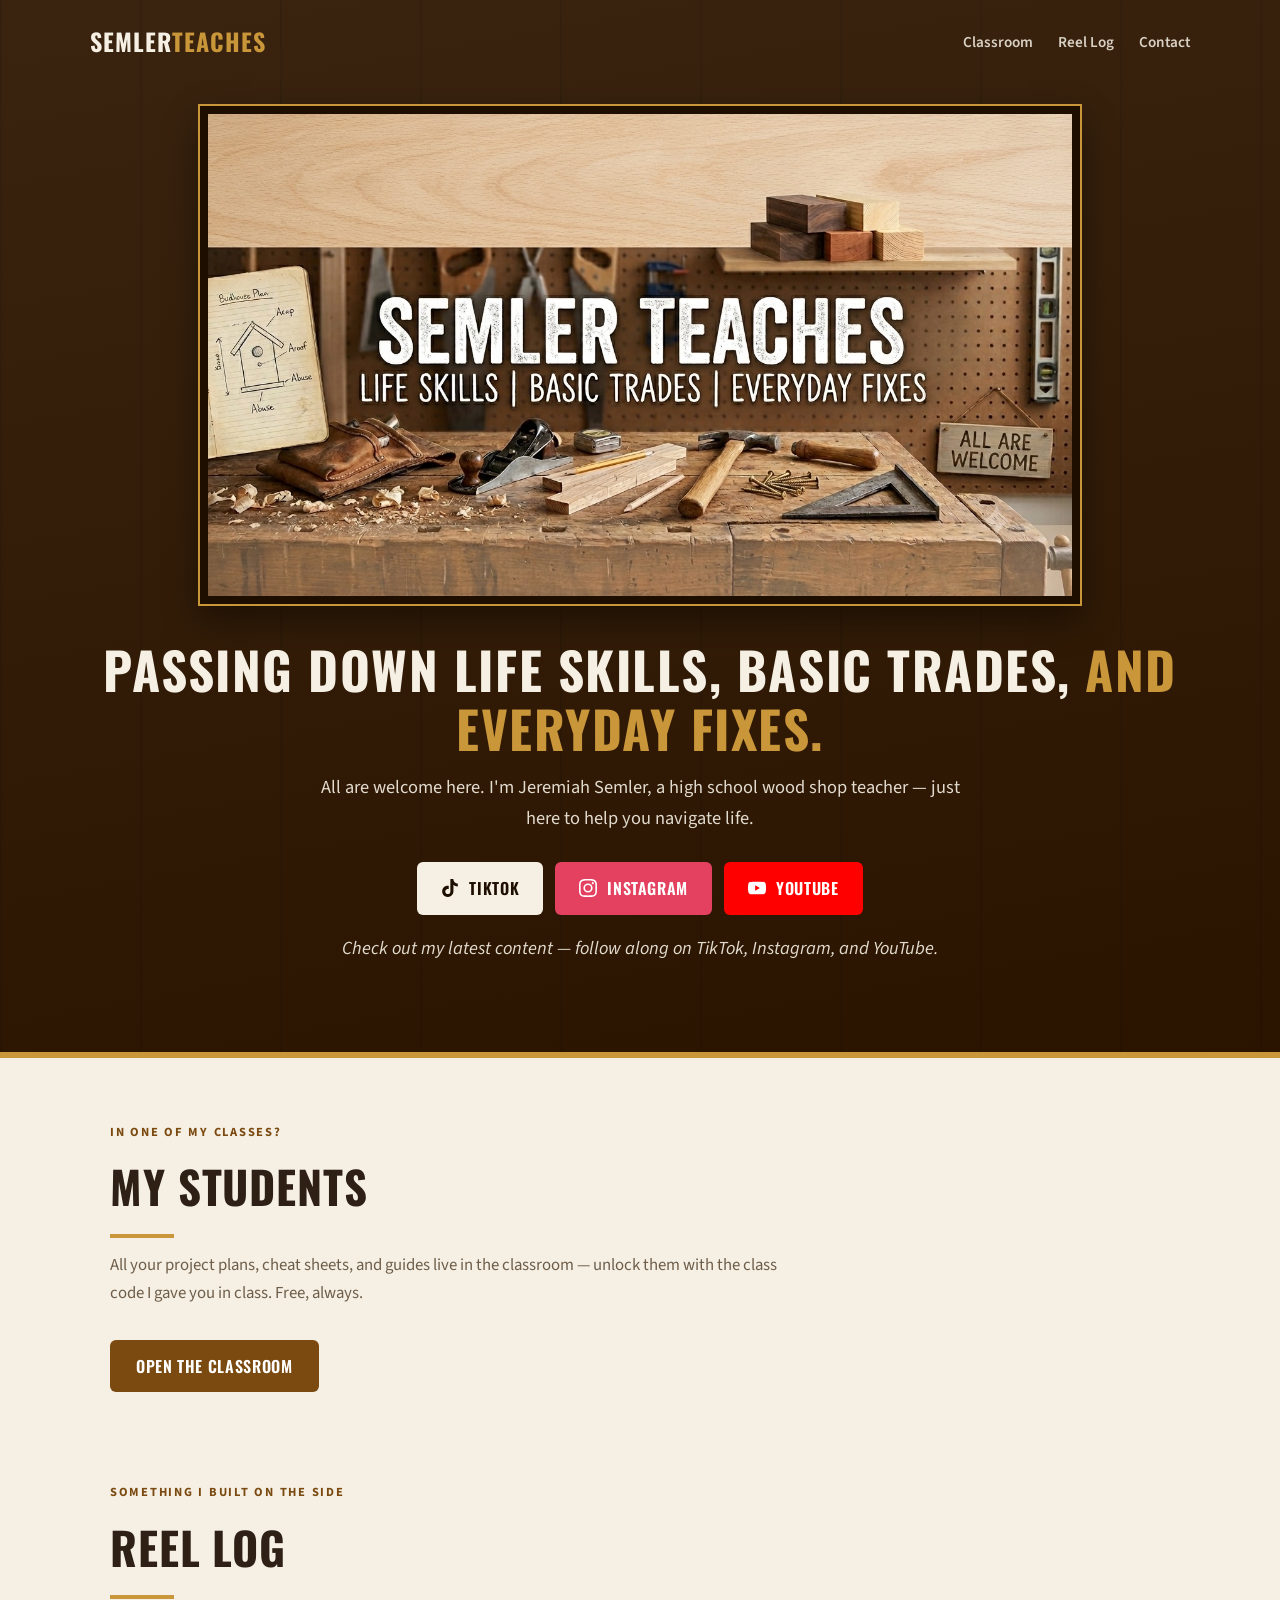
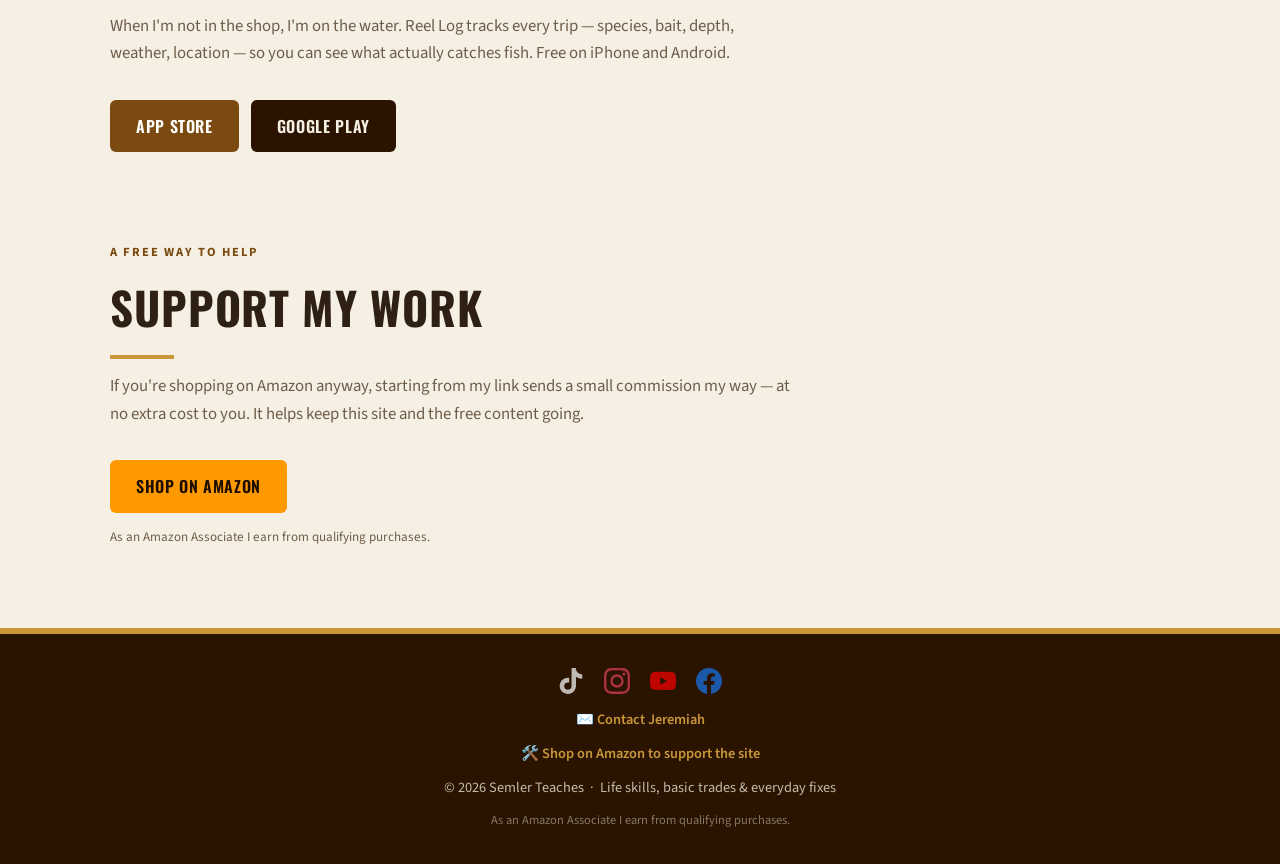
==== commit 06238df3: "Remove Semler Web Services from the site Takes the web-services mini-site and all its hooks off seml" ====
--- a/index.html
+++ b/index.html
@@ -12,12 +12,12 @@
   <meta property="og:type" content="website" />
   <meta property="og:site_name" content="Semler Teaches" />
   <meta property="og:title" content="Semler Teaches | Life Skills, Basic Trades & Everyday Fixes" />
-  <meta property="og:description" content="A high school wood shop teacher sharing life skills, basic trades, and everyday fixes — plus student classroom resources and local website help." />
+  <meta property="og:description" content="A high school wood shop teacher sharing life skills, basic trades, and everyday fixes — plus student classroom resources." />
   <meta property="og:url" content="https://semlerteaches.com/" />
   <meta property="og:image" content="https://semlerteaches.com/images/shop-banner.jpg" />
   <meta name="twitter:card" content="summary_large_image" />
   <meta name="twitter:title" content="Semler Teaches | Life Skills, Basic Trades & Everyday Fixes" />
-  <meta name="twitter:description" content="Life skills, basic trades, and everyday fixes from a real shop teacher — classroom resources plus local website help." />
+  <meta name="twitter:description" content="Life skills, basic trades, and everyday fixes from a real shop teacher — plus classroom resources." />
   <meta name="twitter:image" content="https://semlerteaches.com/images/shop-banner.jpg" />
 
   <!-- Teaching brand — WebSite + Person structured data -->
@@ -49,46 +49,6 @@
   }
   </script>
 
-  <!-- Semler Web Services — LocalBusiness structured data (helps Google tie the Business Profile to this page) -->
-  <script type="application/ld+json">
-  {
-    "@context": "https://schema.org",
-    "@type": "ProfessionalService",
-    "name": "Semler Web Services",
-    "image": "https://semlerteaches.com/images/shop-banner.jpg",
-    "description": "Fast, no-nonsense websites for trades and local businesses in east-central Minnesota — plus hosting, updates, Google Business Profile setup, and plain-English AI training for small businesses.",
-    "url": "https://semlerteaches.com/web-services/",
-    "email": "semlerwebservices@gmail.com",
-    "telephone": "+13204250080",
-    "priceRange": "$$",
-    "founder": "Jeremiah Semler",
-    "address": {
-      "@type": "PostalAddress",
-      "addressLocality": "Cambridge",
-      "addressRegion": "MN",
-      "addressCountry": "US"
-    },
-    "areaServed": [
-      { "@type": "City", "name": "Cambridge, MN" },
-      { "@type": "City", "name": "Isanti, MN" },
-      { "@type": "City", "name": "North Branch, MN" },
-      { "@type": "City", "name": "Braham, MN" },
-      { "@type": "City", "name": "Princeton, MN" },
-      { "@type": "City", "name": "Milaca, MN" },
-      { "@type": "City", "name": "Mora, MN" },
-      { "@type": "City", "name": "Rush City, MN" },
-      { "@type": "City", "name": "Zimmerman, MN" },
-      { "@type": "City", "name": "East Bethel, MN" }
-    ],
-    "makesOffer": [
-      { "@type": "Offer", "itemOffered": { "@type": "Service", "name": "Website build" }, "priceSpecification": { "@type": "PriceSpecification", "priceCurrency": "USD", "minPrice": "1200" } },
-      { "@type": "Offer", "itemOffered": { "@type": "Service", "name": "Website care plan" }, "priceSpecification": { "@type": "UnitPriceSpecification", "priceCurrency": "USD", "price": "50", "unitText": "MONTH" } },
-      { "@type": "Offer", "itemOffered": { "@type": "Service", "name": "Google Business Profile setup" } },
-      { "@type": "Offer", "itemOffered": { "@type": "Service", "name": "AI training for small businesses" } }
-    ]
-  }
-  </script>
-
   <link rel="preconnect" href="https://fonts.googleapis.com" />
   <link rel="preconnect" href="https://fonts.gstatic.com" crossorigin />
   <link href="https://fonts.googleapis.com/css2?family=Oswald:wght@500;600;700&family=Source+Sans+3:wght@400;600;700&display=swap" rel="stylesheet" />
@@ -507,32 +467,6 @@
     .cta-banner.light h2 { color: var(--wood); }
     .cta-banner.light p { color: var(--muted); opacity: 1; }
 
-    /* ── Web services ── */
-    .ws-trust {
-      display: flex;
-      flex-wrap: wrap;
-      gap: 10px 28px;
-      margin: 2px 0 30px;
-    }
-
-    .ws-trust span {
-      display: inline-flex;
-      align-items: center;
-      gap: 9px;
-      font-weight: 600;
-      font-size: 0.98rem;
-    }
-
-    .ws-trust svg { flex: none; }
-
-    .ws-area {
-      color: var(--muted);
-      font-size: 0.98rem;
-      margin: 26px 0 30px;
-    }
-
-    .ws-area strong { color: var(--wood); }
-
     /* ── Footer ── */
     footer {
       border-top: 6px solid var(--gold);
@@ -571,7 +505,6 @@
       <a class="logo" href="index.html">Semler<span>Teaches</span></a>
       <nav class="nav-links">
         <a href="classroom.html">Classroom</a>
-        <a href="/web-services/">Web Services</a>
         <a href="#app">Reel Log</a>
         <a href="mailto:jscrossing@gmail.com">Contact</a>
       </nav>
@@ -604,16 +537,6 @@
       </div>
     </section>
 
-    <!-- Semler Web Services -->
-    <section>
-      <p class="section-label">For local businesses</p>
-      <h2 class="section-title">Semler Web Services</h2>
-      <p class="section-subtitle">Run a local business or trade? I build fast, no-nonsense websites and keep them showing up on Google — flat prices, no tech headaches. Builds from $1,200, care plans from $50/month.</p>
-      <div class="button-row" style="justify-content:flex-start;">
-        <a class="btn btn-gold" href="/web-services/">See Web Services</a>
-      </div>
-    </section>
-
     <!-- Reel Log (compact mention) -->
     <section id="app">
       <p class="section-label">Something I built on the side</p>
